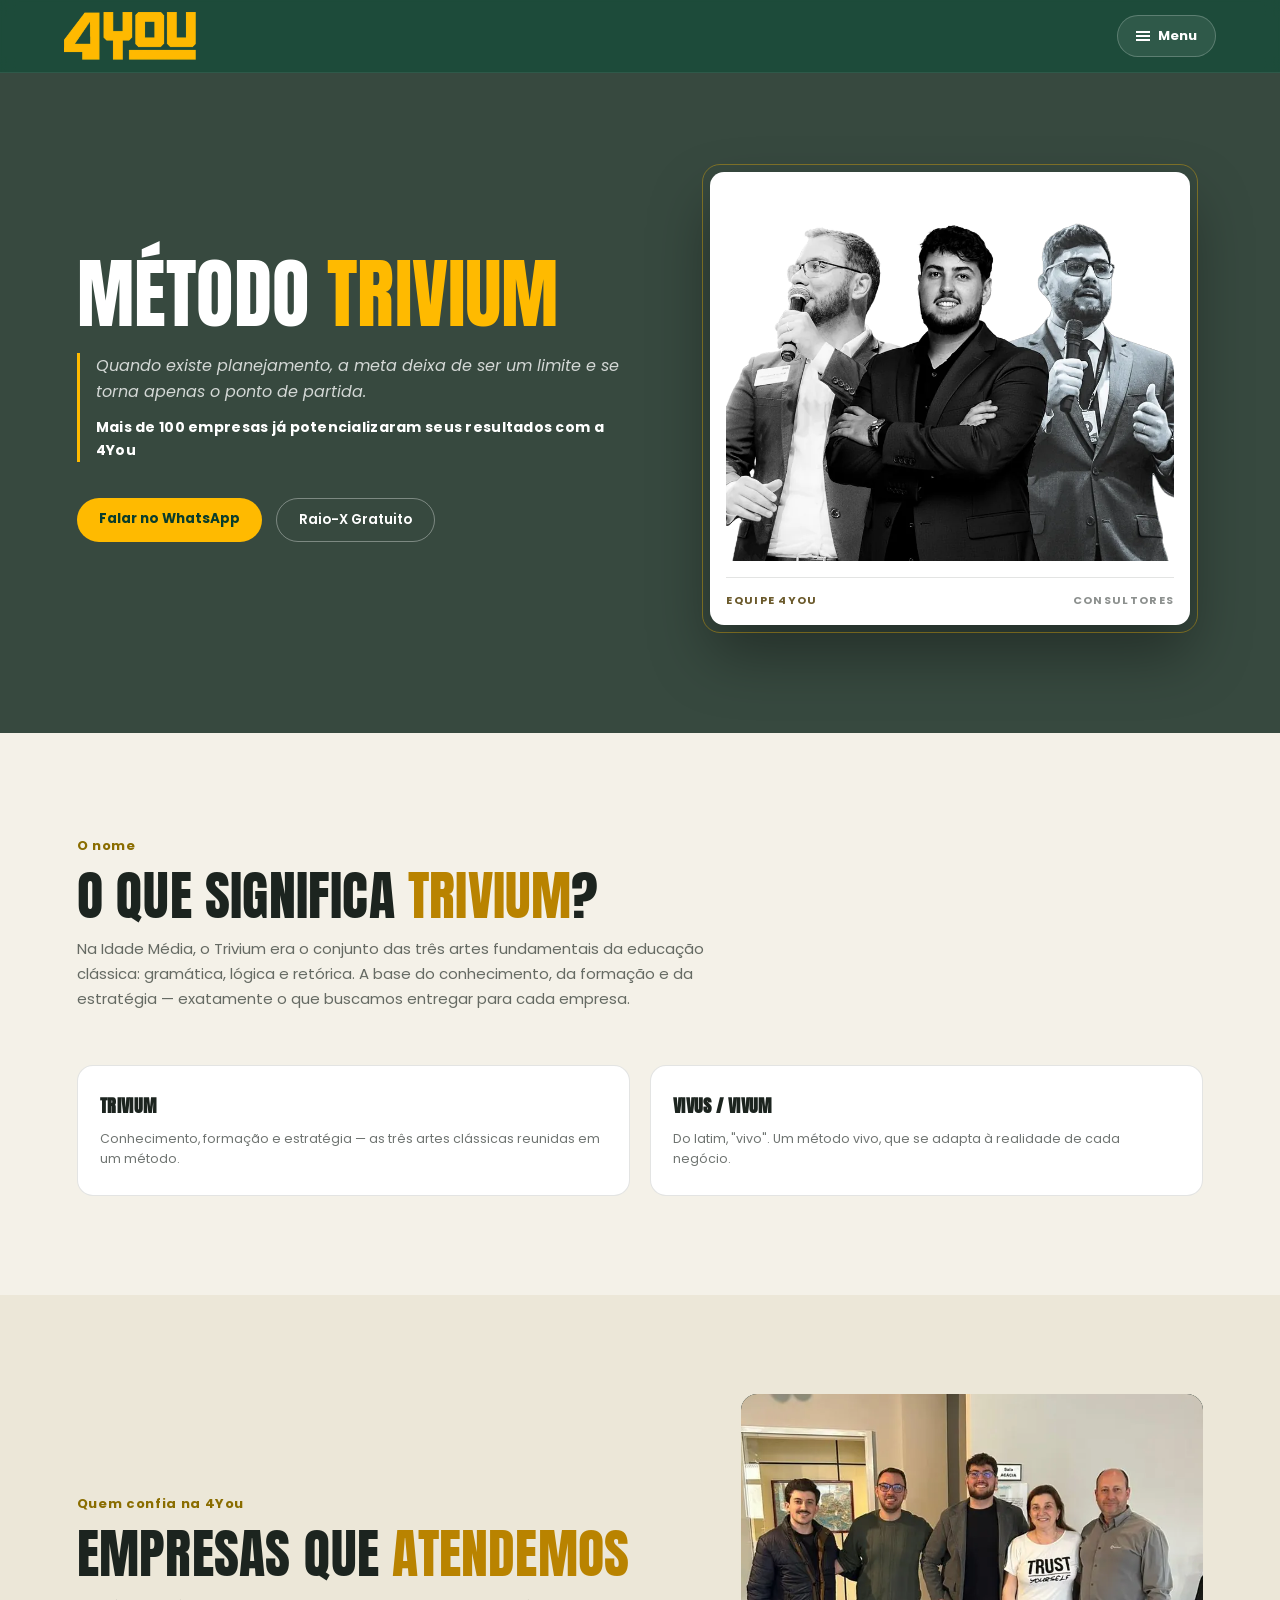
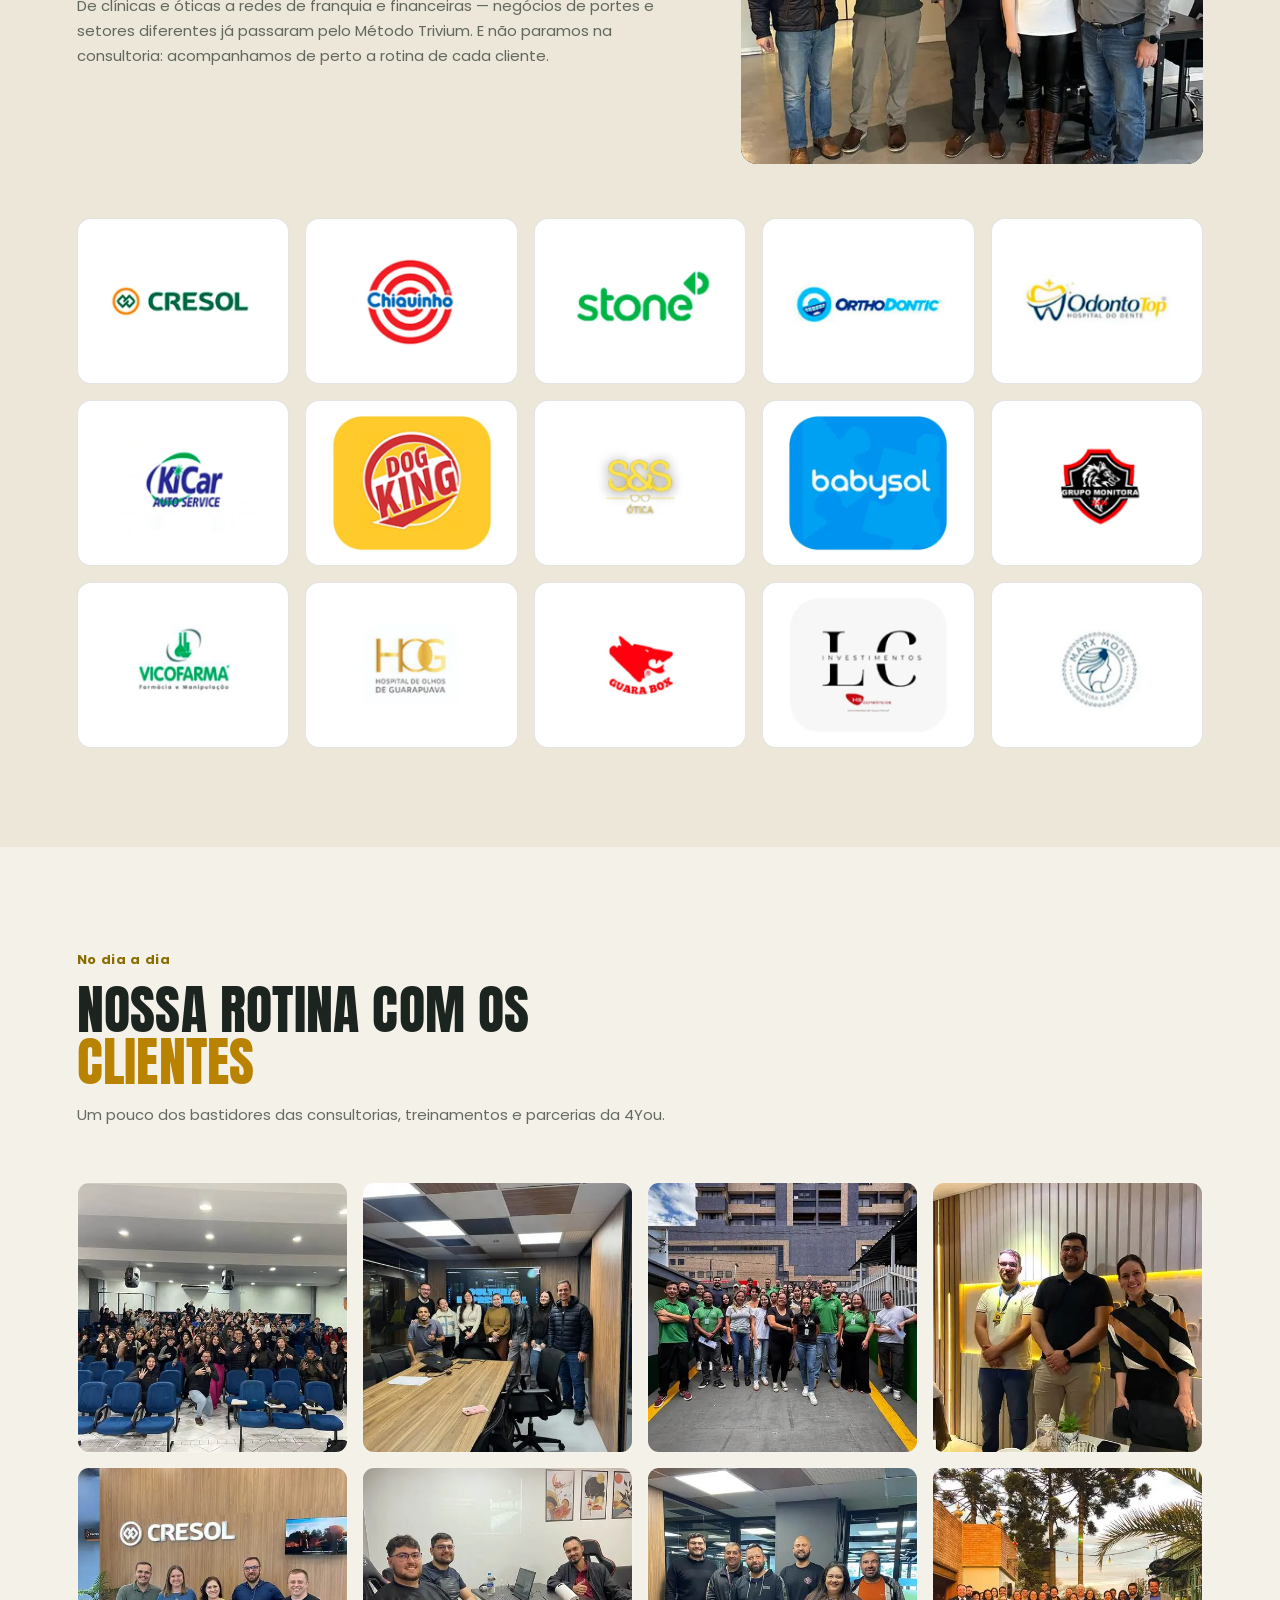
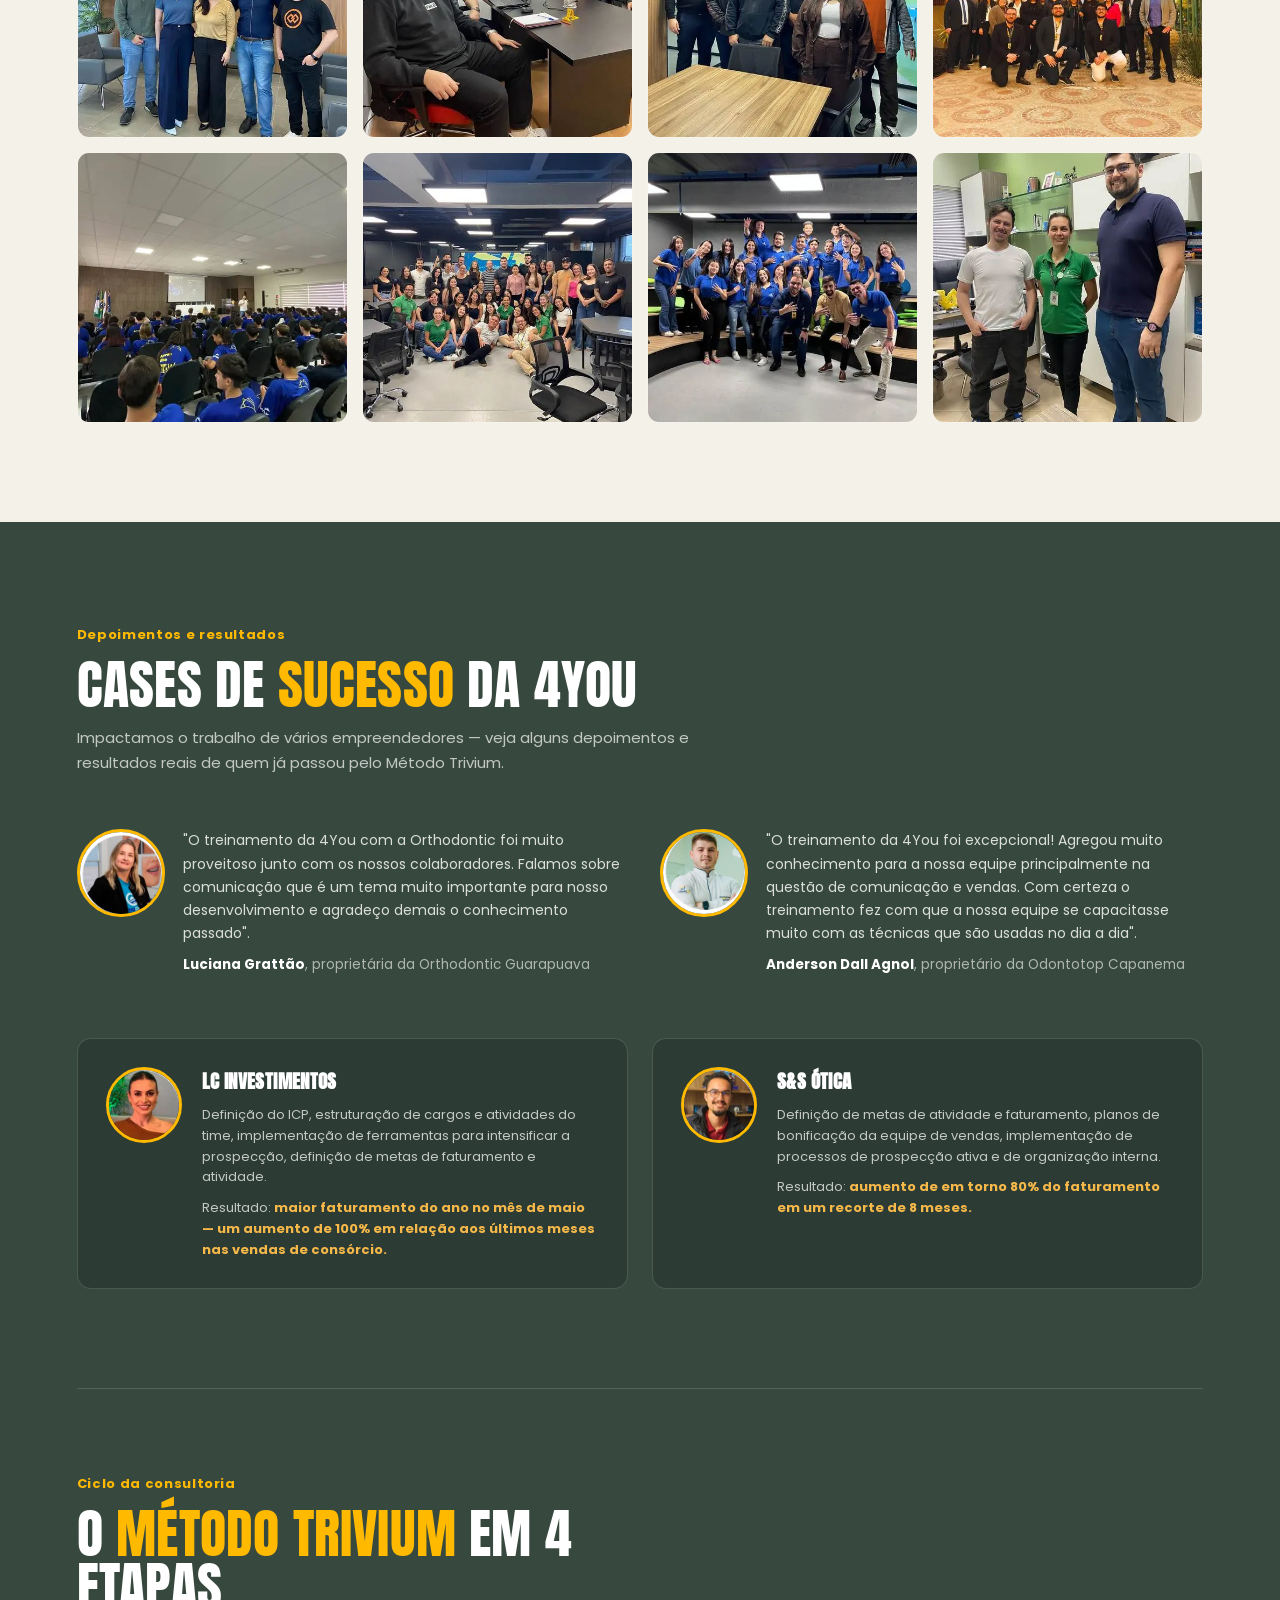
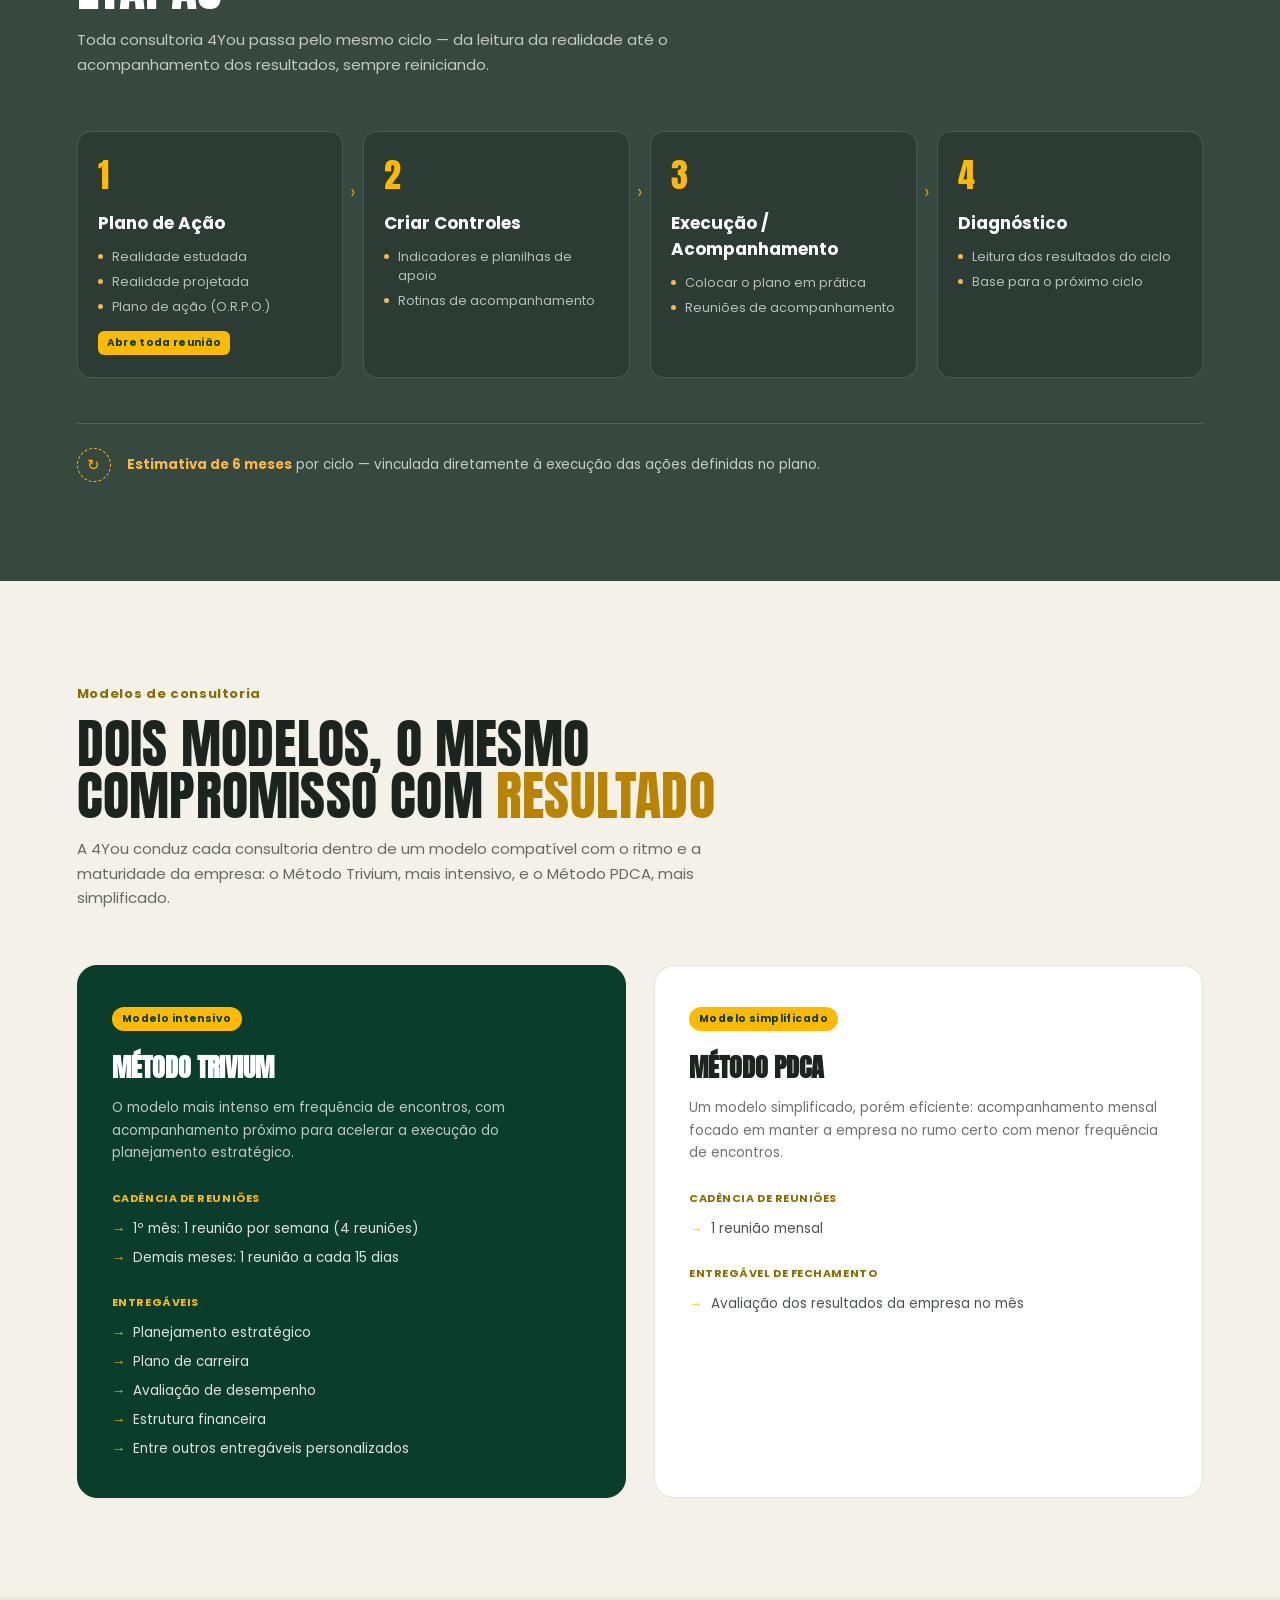
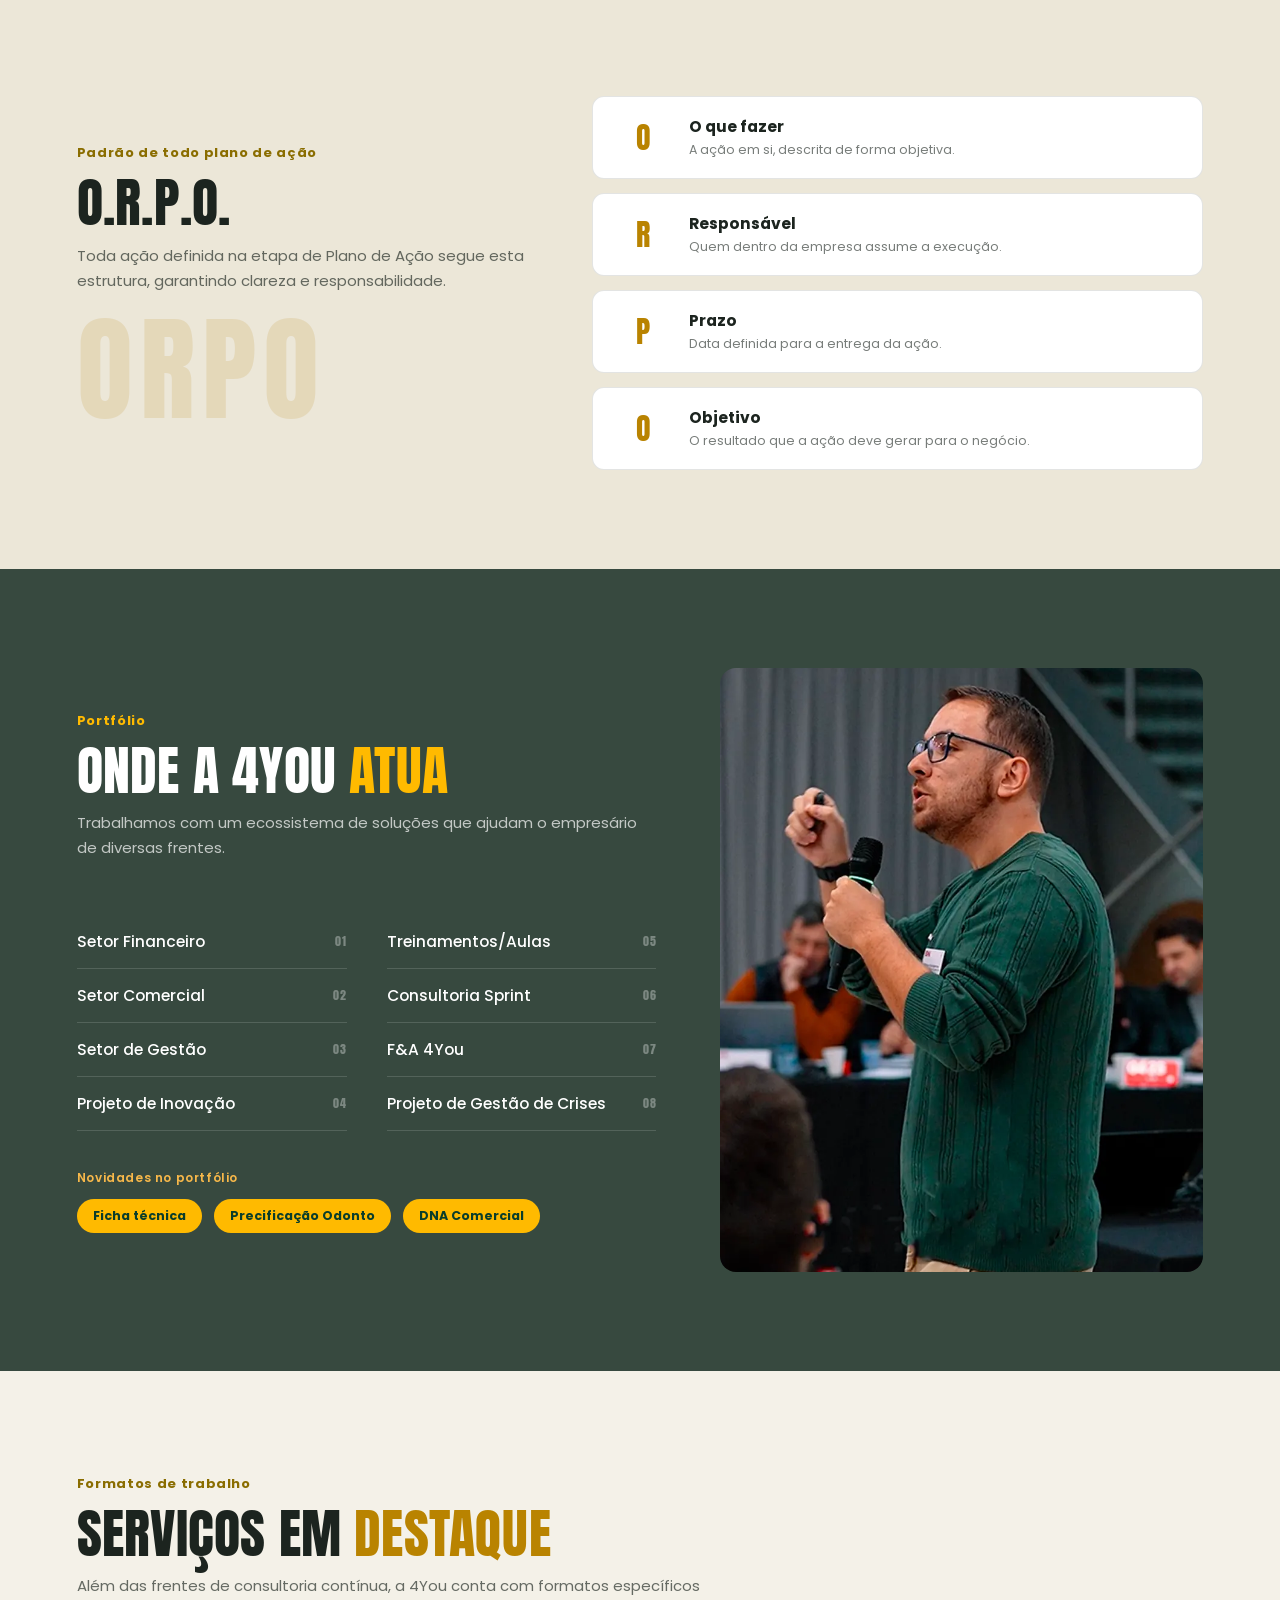
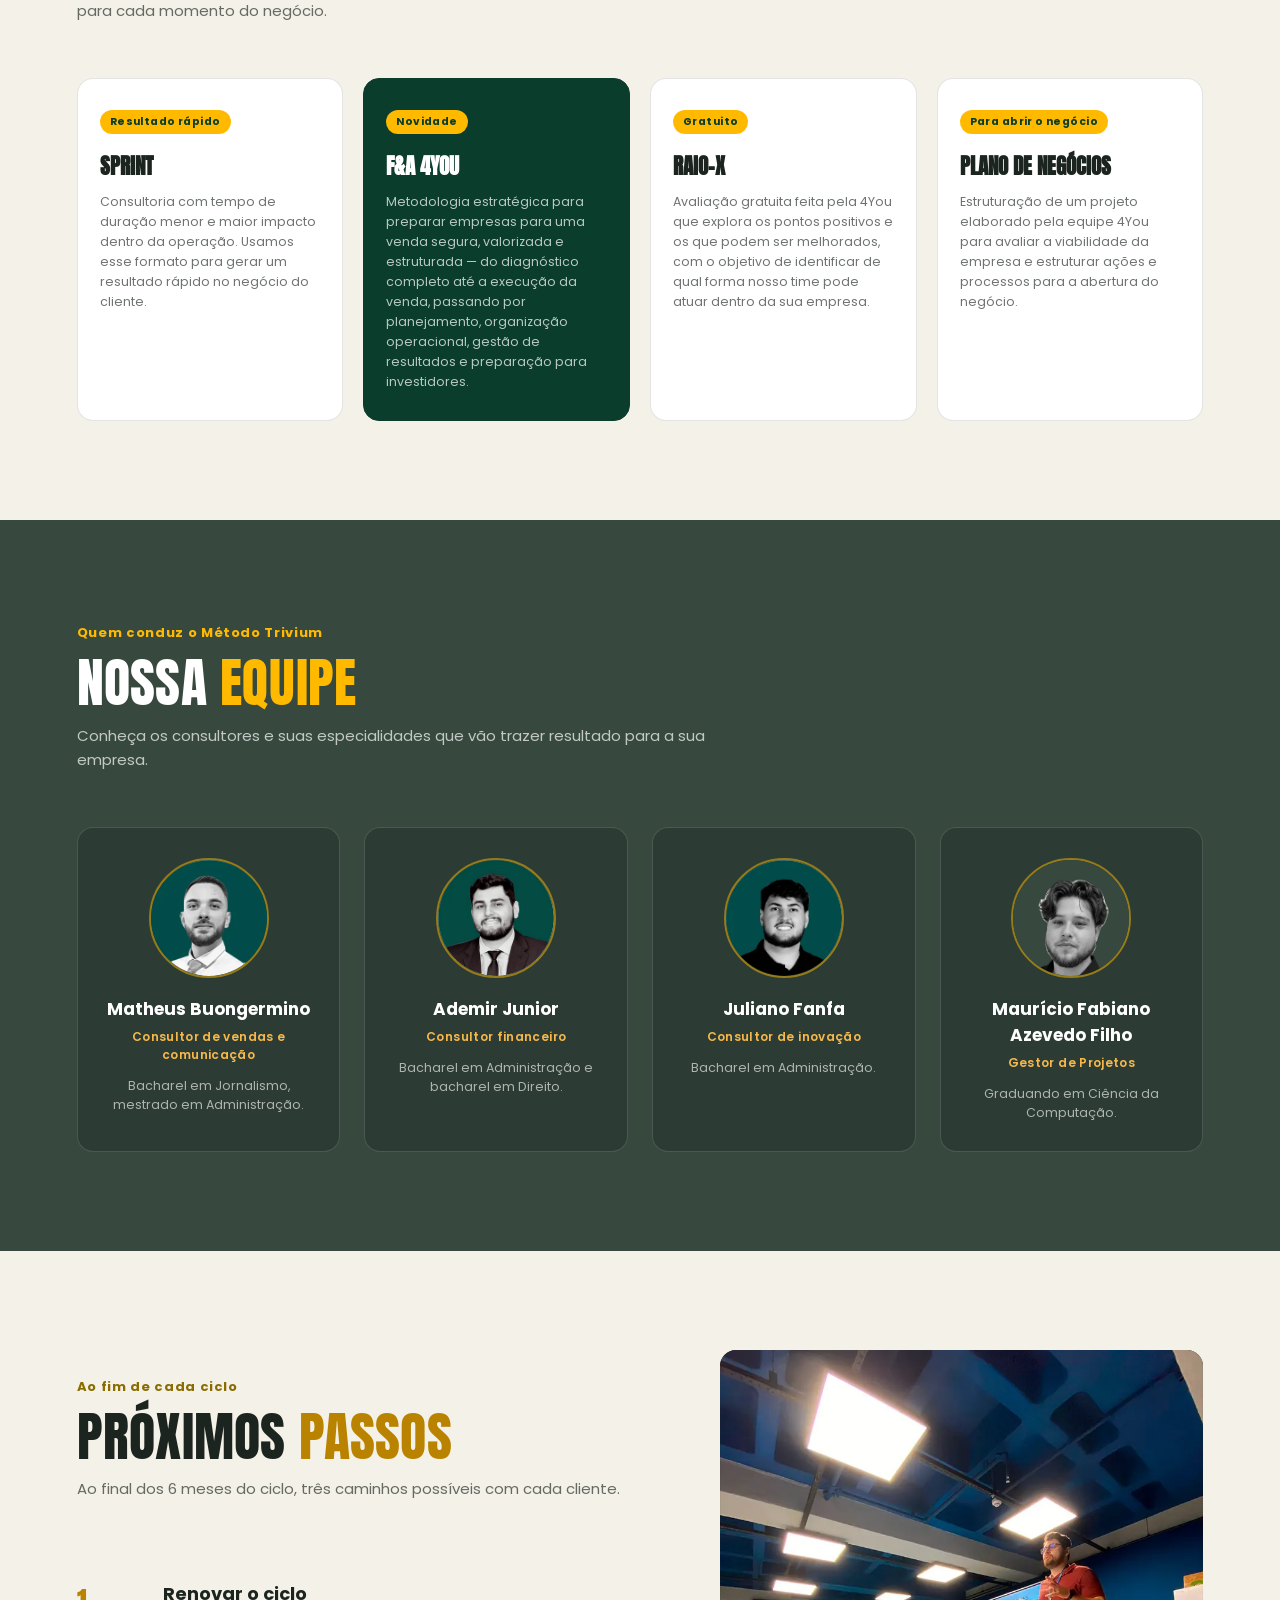
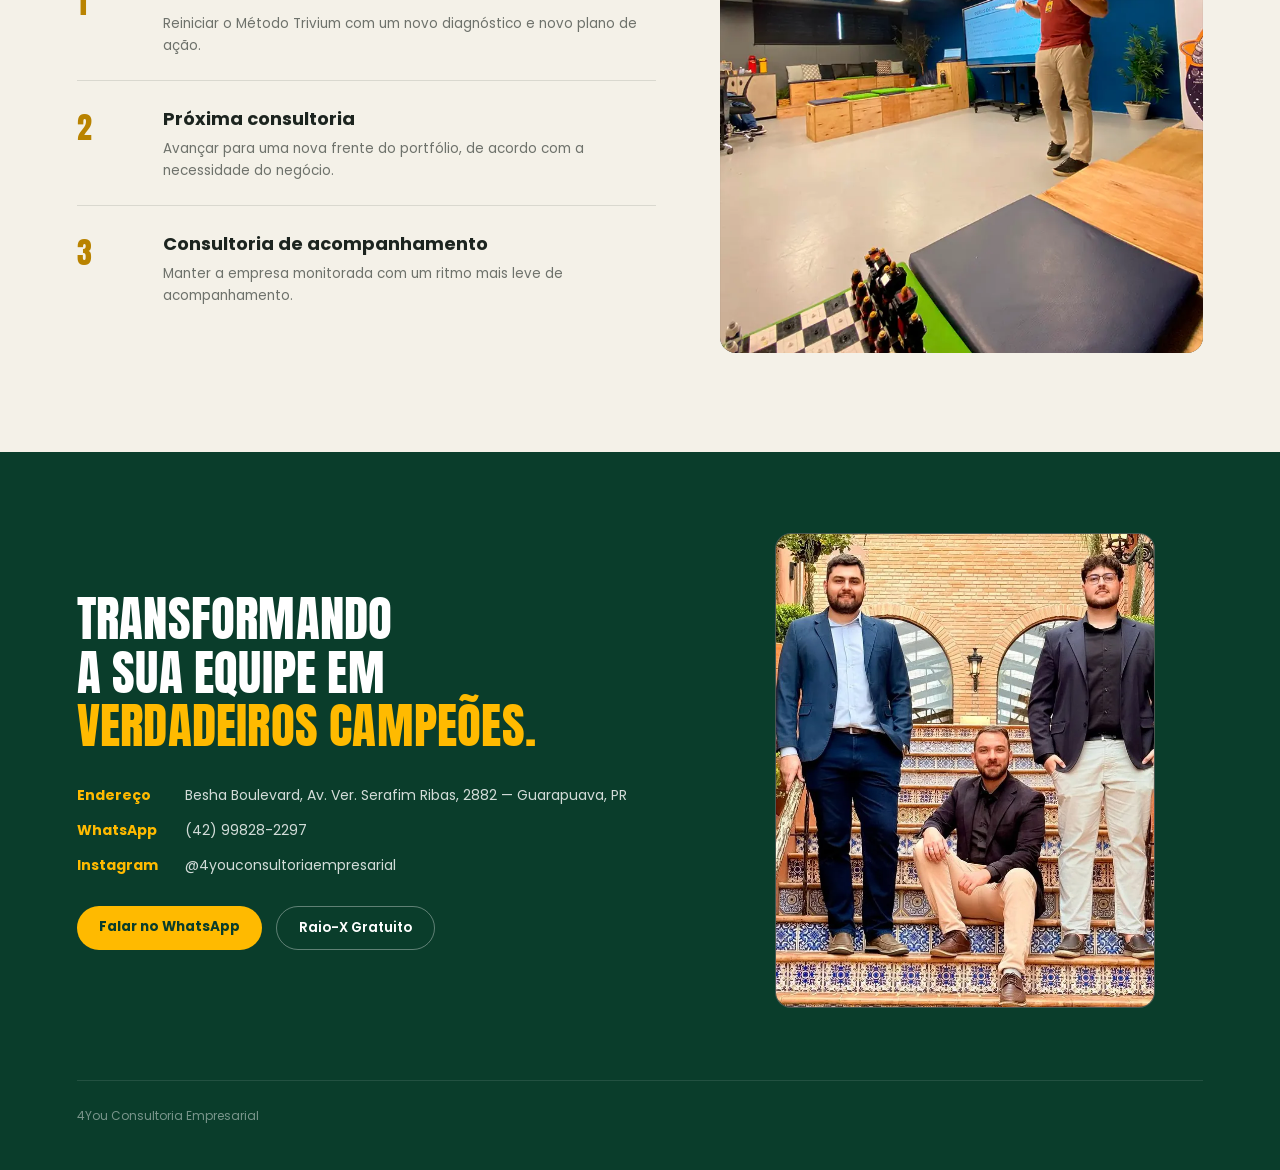
==== index.html @ cc7f0a7f "first commit" ====
<!doctype html>
<html lang="pt-BR">
  <head>
    <meta charset="UTF-8" />
    <meta name="viewport" content="width=device-width, initial-scale=1.0" />
    <title>4You Consultoria — Método Trivium</title>
    <meta
      name="description"
      content="4You Consultoria Empresarial, em Guarapuava (PR). Método Trivium: planejamento, controles, execução e diagnóstico para potencializar os resultados da sua empresa."
    />
    <meta name="theme-color" content="#0a3d2b" />
    <meta property="og:type" content="website" />
    <meta property="og:locale" content="pt_BR" />
    <meta property="og:title" content="4You Consultoria — Método Trivium" />
    <meta
      property="og:description"
      content="Mais de 100 empresas já potencializaram seus resultados com a 4You. Agende seu Raio-X gratuito."
    />
    <meta property="og:image" content="img/hero-equipe.webp" />
    <link rel="icon" href="4you-favicon/favicon.ico" sizes="any" />
    <link rel="icon" href="4you-favicon/favicon.svg" type="image/svg+xml" />
    <link rel="apple-touch-icon" href="4you-favicon/apple-touch-icon.png" />
    <link rel="manifest" href="4you-favicon/site.webmanifest" />
    <link rel="preconnect" href="https://fonts.googleapis.com" />
    <link rel="preconnect" href="https://fonts.gstatic.com" crossorigin />
    <link
      href="https://fonts.googleapis.com/css2?family=Anton&family=Poppins:wght@300;400;500;600;700;800&display=swap"
      rel="stylesheet"
    />
    <link rel="stylesheet" href="styles.css?v=2" />
  </head>
  <body>
    <header>
      <a
        class="brand"
        href="#"
        aria-label="4You Consultoria Empresarial — início"
      >
        <img
          src="img/logo-4you.webp"
          width="484"
          height="176"
          alt="4You Consultoria Empresarial"
          fetchpriority="high"
        />
      </a>
      <button
        class="nav-toggle"
        type="button"
        aria-expanded="false"
        aria-controls="site-nav"
      >
        Menu
      </button>
      <nav id="site-nav">
        <a href="#significado">O Trivium</a>
        <a href="#clientes">Clientes</a>
        <a href="#cases">Cases</a>
        <a href="#metodologias">Metodologias</a>
        <a href="#portfolio">Portfólio</a>
        <a href="#servicos">Serviços</a>
        <a href="#equipe">Equipe</a>
        <a href="#contato">Contato</a>
        <a
          class="ghost-btn"
          href="https://form.respondi.app/IJdd9hLZ"
          target="_blank"
          rel="noopener"
          >Raio-X Gratuito</a
        >
        <a
          class="cta-btn"
          href="https://wa.me/554298282297"
          target="_blank"
          rel="noopener"
          >Falar no WhatsApp</a
        >
      </nav>
    </header>

    <!-- HERO -->
    <section class="hero">
      <div class="wrap">
        <div>
          <h1 class="display">Método <span>Trivium</span></h1>
          <p class="hero-quote">
            Quando existe planejamento, a meta deixa de ser um limite e se torna
            apenas o ponto de partida.<strong
              >Mais de 100 empresas já potencializaram seus resultados com a
              4You</strong
            >
          </p>
          <div class="hero-actions">
            <a
              class="cta-btn"
              href="https://wa.me/554298282297"
              target="_blank"
              rel="noopener"
              >Falar no WhatsApp</a
            >
            <a
              class="ghost-btn"
              href="https://form.respondi.app/IJdd9hLZ"
              target="_blank"
              rel="noopener"
              >Raio-X Gratuito</a
            >
          </div>
        </div>
        <div class="hero-art">
          <div class="hero-photo-frame">
            <img
              class="hero-team-photo"
              src="img/hero-equipe.webp"
              width="960"
              height="673"
              fetchpriority="high"
              alt="Equipe 4You Consultoria Empresarial"
            />
            <div class="hero-photo-caption">
              <span>EQUIPE 4YOU</span>
              <span>CONSULTORES</span>
            </div>
          </div>
        </div>
      </div>
    </section>

    <!-- SIGNIFICADO TRIVIUM -->
    <section id="significado" class="light section-pad">
      <div class="wrap">
        <div class="section-head">
          <span class="eyebrow">O nome</span>
          <h2 class="display">
            O que significa <span class="amber-txt">Trivium</span>?
          </h2>
          <p>
            Na Idade Média, o Trivium era o conjunto das três artes fundamentais
            da educação clássica: gramática, lógica e retórica. A base do
            conhecimento, da formação e da estratégia — exatamente o que
            buscamos entregar para cada empresa.
          </p>
        </div>
        <div class="trivium-def-grid">
          <div class="trivium-def-card">
            <h4>Trivium</h4>
            <p>
              Conhecimento, formação e estratégia — as três artes clássicas
              reunidas em um método.
            </p>
          </div>
          <div class="trivium-def-card">
            <h4>Vivus / Vivum</h4>
            <p>
              Do latim, "vivo". Um método vivo, que se adapta à realidade de
              cada negócio.
            </p>
          </div>
        </div>
      </div>
    </section>

    <!-- CLIENTES -->
    <section id="clientes" class="light section-pad clients-section">
      <div class="wrap">
        <div class="clients-intro">
          <div class="section-head" style="margin-bottom: 0">
            <span class="eyebrow">Quem confia na 4You</span>
            <h2 class="display">
              Empresas que <span class="amber-txt">atendemos</span>
            </h2>
            <p>
              De clínicas e óticas a redes de franquia e financeiras — negócios
              de portes e setores diferentes já passaram pelo Método Trivium. E
              não paramos na consultoria: acompanhamos de perto a rotina de cada
              cliente.
            </p>
          </div>
          <figure class="photo-figure clients-photo">
            <img
              loading="lazy"
              decoding="async"
              src="img/clientes-visita.webp"
              width="750"
              height="1000"
              alt="Equipe 4You em visita a cliente parceiro"
            />
          </figure>
        </div>
        <div class="clients-grid">
          <div class="client-card">
            <img
              loading="lazy"
              decoding="async"
              src="img/cliente-cresol.webp"
              width="333"
              height="283"
              alt="Cresol"
            />
          </div>
          <div class="client-card">
            <img
              loading="lazy"
              decoding="async"
              src="img/cliente-chiquinho.webp"
              width="334"
              height="283"
              alt="Chiquinho"
            />
          </div>
          <div class="client-card">
            <img
              loading="lazy"
              decoding="async"
              src="img/cliente-stone.webp"
              width="333"
              height="283"
              alt="Stone"
            />
          </div>
          <div class="client-card">
            <img
              loading="lazy"
              decoding="async"
              src="img/cliente-orthodontic.webp"
              width="333"
              height="283"
              alt="OrthoDontic"
            />
          </div>
          <div class="client-card">
            <img
              loading="lazy"
              decoding="async"
              src="img/cliente-odontotop.webp"
              width="334"
              height="283"
              alt="OdontoTop"
            />
          </div>
          <div class="client-card">
            <img
              loading="lazy"
              decoding="async"
              src="img/cliente-kicar.webp"
              width="333"
              height="283"
              alt="KiCar Auto Service"
            />
          </div>
          <div class="client-card">
            <img
              loading="lazy"
              decoding="async"
              src="img/cliente-dogking.webp"
              width="333"
              height="283"
              alt="Dog King"
            />
          </div>
          <div class="client-card">
            <img
              loading="lazy"
              decoding="async"
              src="img/cliente-ss-otica.webp"
              width="333"
              height="283"
              alt="S&amp;S Ótica"
            />
          </div>
          <div class="client-card">
            <img
              loading="lazy"
              decoding="async"
              src="img/cliente-babysol.webp"
              width="333"
              height="283"
              alt="Babysol"
            />
          </div>
          <div class="client-card">
            <img
              loading="lazy"
              decoding="async"
              src="img/cliente-grupo-monitora.webp"
              width="334"
              height="283"
              alt="Grupo Monitora"
            />
          </div>
          <div class="client-card">
            <img
              loading="lazy"
              decoding="async"
              src="img/cliente-vicofarma.webp"
              width="333"
              height="284"
              alt="Vicofarma"
            />
          </div>
          <div class="client-card">
            <img
              loading="lazy"
              decoding="async"
              src="img/cliente-hospital-olhos.webp"
              width="334"
              height="284"
              alt="Hospital de Olhos de Guarapuava"
            />
          </div>
          <div class="client-card">
            <img
              loading="lazy"
              decoding="async"
              src="img/cliente-guarabox.webp"
              width="333"
              height="284"
              alt="Guara Box"
            />
          </div>
          <div class="client-card">
            <img
              loading="lazy"
              decoding="async"
              src="img/cliente-lc-investimentos.webp"
              width="333"
              height="284"
              alt="LC Investimentos"
            />
          </div>
          <div class="client-card">
            <img
              loading="lazy"
              decoding="async"
              src="img/cliente-marx-modas.webp"
              width="334"
              height="283"
              alt="Marx Modas"
            />
          </div>
        </div>
      </div>
    </section>

    <section id="galeria" class="light section-pad">
      <div class="wrap">
        <div class="section-head">
          <span class="eyebrow">No dia a dia</span>
          <h2 class="display">
            Nossa rotina com os <span class="amber-txt">clientes</span>
          </h2>
          <p>
            Um pouco dos bastidores das consultorias, treinamentos e parcerias
            da 4You.
          </p>
        </div>
        <div class="gallery-grid">
          <div class="gallery-item">
            <img
              src="img/galeria-01.webp"
              width="500"
              height="500"
              alt="Palestra para jovens do Colégio Cristo Rei"
              loading="lazy"
            />
          </div>
          <div class="gallery-item">
            <img
              src="img/galeria-02.webp"
              width="500"
              height="500"
              alt="Capacitação Cultura Empresarial"
              loading="lazy"
            />
          </div>
          <div class="gallery-item">
            <img
              src="img/galeria-03.webp"
              width="500"
              height="500"
              alt="Reunião com a equipe da Vicofarma"
              loading="lazy"
            />
          </div>
          <div class="gallery-item">
            <img
              src="img/galeria-04.webp"
              width="500"
              height="500"
              alt="Entrega de diagnóstico e plano de ação para cliente"
              loading="lazy"
            />
          </div>
          <div class="gallery-item">
            <img
              src="img/galeria-05.webp"
              width="500"
              height="500"
              alt="Projeto com a equipe da Cresol"
              loading="lazy"
            />
          </div>
          <div class="gallery-item">
            <img
              src="img/galeria-06.webp"
              width="500"
              height="500"
              alt="Relatório Executivo de Análise Financeira"
              loading="lazy"
            />
          </div>
          <div class="gallery-item">
            <img
              src="img/galeria-07.webp"
              width="500"
              height="500"
              alt="Reunião de planejamento estratégico"
              loading="lazy"
            />
          </div>
          <div class="gallery-item">
            <img
              src="img/galeria-08.webp"
              width="500"
              height="500"
              alt="Evento de inauguração da nova sala"
              loading="lazy"
            />
          </div>
          <div class="gallery-item">
            <img
              src="img/galeria-09.webp"
              width="500"
              height="500"
              alt="Palestra sobre empreendedorismo para jovens"
              loading="lazy"
            />
          </div>
          <div class="gallery-item">
            <img
              src="img/galeria-10.webp"
              width="500"
              height="500"
              alt="Capacitação sobre cultura empresarial e ritos"
              loading="lazy"
            />
          </div>
          <div class="gallery-item">
            <img
              src="img/galeria-11.webp"
              width="500"
              height="500"
              alt="Palestra sobre comunicação"
              loading="lazy"
            />
          </div>
          <div class="gallery-item">
            <img
              src="img/galeria-12.webp"
              width="500"
              height="500"
              alt="Treinamento sobre liderança e cultura empresarial"
              loading="lazy"
            />
          </div>
        </div>
      </div>
    </section>

    <!-- CASES DE SUCESSO -->
    <section id="cases" class="dark section-pad">
      <div class="wrap">
        <div class="section-head">
          <span class="eyebrow">Depoimentos e resultados</span>
          <h2 class="display">
            Cases de <span class="amber-txt">sucesso</span> da 4You
          </h2>
          <p>
            Impactamos o trabalho de vários empreendedores — veja alguns
            depoimentos e resultados reais de quem já passou pelo Método
            Trivium.
          </p>
        </div>

        <div class="testimonials-grid">
          <div class="testimonial-card">
            <img
              loading="lazy"
              decoding="async"
              class="testimonial-photo"
              src="img/depoimento-luciana.webp"
              width="200"
              height="200"
              alt="Luciana Grattão"
            />
            <div>
              <p class="testimonial-quote">
                "O treinamento da 4You com a Orthodontic foi muito proveitoso
                junto com os nossos colaboradores. Falamos sobre comunicação que
                é um tema muito importante para nosso desenvolvimento e agradeço
                demais o conhecimento passado".
              </p>
              <p class="testimonial-author">
                <strong>Luciana Grattão</strong>, proprietária da Orthodontic
                Guarapuava
              </p>
            </div>
          </div>
          <div class="testimonial-card">
            <img
              loading="lazy"
              decoding="async"
              class="testimonial-photo"
              src="img/depoimento-anderson.webp"
              width="200"
              height="200"
              alt="Anderson Dall Agnol"
            />
            <div>
              <p class="testimonial-quote">
                "O treinamento da 4You foi excepcional! Agregou muito
                conhecimento para a nossa equipe principalmente na questão de
                comunicação e vendas. Com certeza o treinamento fez com que a
                nossa equipe se capacitasse muito com as técnicas que são usadas
                no dia a dia".
              </p>
              <p class="testimonial-author">
                <strong>Anderson Dall Agnol</strong>, proprietário da Odontotop
                Capanema
              </p>
            </div>
          </div>
        </div>

        <div class="case-grid">
          <div class="case-card">
            <img
              loading="lazy"
              decoding="async"
              class="case-photo"
              src="img/case-lc.webp"
              width="180"
              height="180"
              alt="Case LC Investimentos"
            />
            <div>
              <h3>LC Investimentos</h3>
              <p>
                Definição do ICP, estruturação de cargos e atividades do time,
                implementação de ferramentas para intensificar a prospecção,
                definição de metas de faturamento e atividade.
              </p>
              <p class="case-result">
                Resultado:
                <strong
                  >maior faturamento do ano no mês de maio — um aumento de 100%
                  em relação aos últimos meses nas vendas de consórcio.</strong
                >
              </p>
            </div>
          </div>
          <div class="case-card">
            <img
              loading="lazy"
              decoding="async"
              class="case-photo"
              src="img/case-ss.webp"
              width="180"
              height="180"
              alt="Case S&amp;S Ótica"
            />
            <div>
              <h3>S&amp;S Ótica</h3>
              <p>
                Definição de metas de atividade e faturamento, planos de
                bonificação da equipe de vendas, implementação de processos de
                prospecção ativa e de organização interna.
              </p>
              <p class="case-result">
                Resultado:
                <strong
                  >aumento de em torno 80% do faturamento em um recorte de 8
                  meses.</strong
                >
              </p>
            </div>
          </div>
        </div>
      </div>
    </section>

    <!-- CICLO -->
    <section id="ciclo" class="dark section-pad">
      <div class="wrap">
        <div class="section-head">
          <span class="eyebrow">Ciclo da consultoria</span>
          <h2 class="display">
            O <span class="amber-txt">Método Trivium</span> em 4 etapas
          </h2>
          <p>
            Toda consultoria 4You passa pelo mesmo ciclo — da leitura da
            realidade até o acompanhamento dos resultados, sempre reiniciando.
          </p>
        </div>

        <div class="cycle-row">
          <div class="cycle-card">
            <span class="num">1</span>
            <h3>Plano de Ação</h3>
            <ul>
              <li>Realidade estudada</li>
              <li>Realidade projetada</li>
              <li>Plano de ação (O.R.P.O.)</li>
            </ul>
            <span class="tag">Abre toda reunião</span>
            <span class="cycle-arrow">›</span>
          </div>
          <div class="cycle-card">
            <span class="num">2</span>
            <h3>Criar Controles</h3>
            <ul>
              <li>Indicadores e planilhas de apoio</li>
              <li>Rotinas de acompanhamento</li>
            </ul>
            <span class="cycle-arrow">›</span>
          </div>
          <div class="cycle-card">
            <span class="num">3</span>
            <h3>Execução / Acompanhamento</h3>
            <ul>
              <li>Colocar o plano em prática</li>
              <li>Reuniões de acompanhamento</li>
            </ul>
            <span class="cycle-arrow">›</span>
          </div>
          <div class="cycle-card">
            <span class="num">4</span>
            <h3>Diagnóstico</h3>
            <ul>
              <li>Leitura dos resultados do ciclo</li>
              <li>Base para o próximo ciclo</li>
            </ul>
          </div>
        </div>

        <div class="cycle-note">
          <div class="loop">↻</div>
          <p>
            <strong>Estimativa de 6 meses</strong> por ciclo — vinculada
            diretamente à execução das ações definidas no plano.
          </p>
        </div>
      </div>
    </section>

    <!-- METODOLOGIAS DE CONSULTORIA -->
    <section id="metodologias" class="light section-pad">
      <div class="wrap">
        <div class="section-head">
          <span class="eyebrow">Modelos de consultoria</span>
          <h2 class="display">
            Dois modelos, o mesmo compromisso com
            <span class="amber-txt">resultado</span>
          </h2>
          <p>
            A 4You conduz cada consultoria dentro de um modelo compatível com o
            ritmo e a maturidade da empresa: o Método Trivium, mais intensivo, e
            o Método PDCA, mais simplificado.
          </p>
        </div>
        <div class="method-grid">
          <div class="method-card highlight">
            <span class="method-tag">Modelo intensivo</span>
            <h3>Método Trivium</h3>
            <p class="method-desc">
              O modelo mais intenso em frequência de encontros, com
              acompanhamento próximo para acelerar a execução do planejamento
              estratégico.
            </p>
            <div class="method-block">
              <h4>Cadência de reuniões</h4>
              <ul class="method-list">
                <li>1º mês: 1 reunião por semana (4 reuniões)</li>
                <li>Demais meses: 1 reunião a cada 15 dias</li>
              </ul>
            </div>
            <div class="method-block">
              <h4>Entregáveis</h4>
              <ul class="method-list">
                <li>Planejamento estratégico</li>
                <li>Plano de carreira</li>
                <li>Avaliação de desempenho</li>
                <li>Estrutura financeira</li>
                <li>Entre outros entregáveis personalizados</li>
              </ul>
            </div>
          </div>
          <div class="method-card">
            <span class="method-tag">Modelo simplificado</span>
            <h3>Método PDCA</h3>
            <p class="method-desc">
              Um modelo simplificado, porém eficiente: acompanhamento mensal
              focado em manter a empresa no rumo certo com menor frequência de
              encontros.
            </p>
            <div class="method-block">
              <h4>Cadência de reuniões</h4>
              <ul class="method-list">
                <li>1 reunião mensal</li>
              </ul>
            </div>
            <div class="method-block">
              <h4>Entregável de fechamento</h4>
              <ul class="method-list">
                <li>Avaliação dos resultados da empresa no mês</li>
              </ul>
            </div>
          </div>
        </div>
      </div>
    </section>

    <!-- ORPO -->
    <section id="orpo" class="light section-pad">
      <div class="wrap">
        <div class="orpo-wrap">
          <div class="section-head orpo-head">
            <span class="eyebrow">Padrão de todo plano de ação</span>
            <h2 class="display">O.R.P.O.</h2>
            <p>
              Toda ação definida na etapa de Plano de Ação segue esta estrutura,
              garantindo clareza e responsabilidade.
            </p>
            <div class="orpo-letters" aria-hidden="true">ORPO</div>
          </div>
          <div class="orpo-grid">
            <div class="orpo-item">
              <span class="letter">O</span>
              <div>
                <h4>O que fazer</h4>
                <p>A ação em si, descrita de forma objetiva.</p>
              </div>
            </div>
            <div class="orpo-item">
              <span class="letter">R</span>
              <div>
                <h4>Responsável</h4>
                <p>Quem dentro da empresa assume a execução.</p>
              </div>
            </div>
            <div class="orpo-item">
              <span class="letter">P</span>
              <div>
                <h4>Prazo</h4>
                <p>Data definida para a entrega da ação.</p>
              </div>
            </div>
            <div class="orpo-item">
              <span class="letter">O</span>
              <div>
                <h4>Objetivo</h4>
                <p>O resultado que a ação deve gerar para o negócio.</p>
              </div>
            </div>
          </div>
        </div>
      </div>
    </section>

    <!-- PORTFOLIO -->
    <section id="portfolio" class="dark section-pad">
      <div class="wrap">
        <div class="portfolio-layout">
          <div class="portfolio-text">
            <div class="section-head">
              <span class="eyebrow">Portfólio</span>
              <h2 class="display">
                Onde a 4You <span class="amber-txt">atua</span>
              </h2>
              <p>
                Trabalhamos com um ecossistema de soluções que ajudam o
                empresário de diversas frentes.
              </p>
            </div>
            <div class="portfolio-cols">
              <ul class="port-list">
                <li>
                  <span>Setor Financeiro</span><span class="idx">01</span>
                </li>
                <li><span>Setor Comercial</span><span class="idx">02</span></li>
                <li><span>Setor de Gestão</span><span class="idx">03</span></li>
                <li>
                  <span>Projeto de Inovação</span><span class="idx">04</span>
                </li>
              </ul>
              <ul class="port-list">
                <li>
                  <span>Treinamentos/Aulas</span><span class="idx">05</span>
                </li>
                <li>
                  <span>Consultoria Sprint</span><span class="idx">06</span>
                </li>
                <li><span>F&amp;A 4You</span><span class="idx">07</span></li>
                <li>
                  <span>Projeto de Gestão de Crises</span
                  ><span class="idx">08</span>
                </li>
              </ul>
            </div>
            <div class="port-new-wrap">
              <span class="port-new-label">Novidades no portfólio</span>
              <div class="port-new">
                <span>Ficha técnica</span>
                <span>Precificação Odonto</span>
                <span>DNA Comercial</span>
              </div>
            </div>
          </div>
          <figure class="photo-figure portfolio-photo">
            <img
              loading="lazy"
              decoding="async"
              src="img/portfolio.webp"
              width="800"
              height="1076"
              alt="Consultor 4You apresentando durante evento"
            />
          </figure>
        </div>
      </div>
    </section>

    <!-- SERVICOS EM DESTAQUE -->
    <section id="servicos" class="light section-pad">
      <div class="wrap">
        <div class="section-head">
          <span class="eyebrow">Formatos de trabalho</span>
          <h2 class="display">
            Serviços em <span class="amber-txt">destaque</span>
          </h2>
          <p>
            Além das frentes de consultoria contínua, a 4You conta com formatos
            específicos para cada momento do negócio.
          </p>
        </div>
        <div class="services-grid">
          <div class="service-card">
            <span class="service-tag">Resultado rápido</span>
            <h3>Sprint</h3>
            <p>
              Consultoria com tempo de duração menor e maior impacto dentro da
              operação. Usamos esse formato para gerar um resultado rápido no
              negócio do cliente.
            </p>
          </div>
          <div class="service-card highlight">
            <span class="service-tag">Novidade</span>
            <h3>F&amp;A 4You</h3>
            <p>
              Metodologia estratégica para preparar empresas para uma venda
              segura, valorizada e estruturada — do diagnóstico completo até a
              execução da venda, passando por planejamento, organização
              operacional, gestão de resultados e preparação para investidores.
            </p>
          </div>
          <div class="service-card">
            <span class="service-tag">Gratuito</span>
            <h3>Raio-X</h3>
            <p>
              Avaliação gratuita feita pela 4You que explora os pontos positivos
              e os que podem ser melhorados, com o objetivo de identificar de
              qual forma nosso time pode atuar dentro da sua empresa.
            </p>
          </div>
          <div class="service-card">
            <span class="service-tag">Para abrir o negócio</span>
            <h3>Plano de Negócios</h3>
            <p>
              Estruturação de um projeto elaborado pela equipe 4You para avaliar
              a viabilidade da empresa e estruturar ações e processos para a
              abertura do negócio.
            </p>
          </div>
        </div>
      </div>
    </section>

    <!-- EQUIPE -->
    <section id="equipe" class="dark section-pad">
      <div class="wrap">
        <div class="section-head">
          <span class="eyebrow">Quem conduz o Método Trivium</span>
          <h2 class="display">Nossa <span class="amber-txt">equipe</span></h2>
          <p>
            Conheça os consultores e suas especialidades que vão trazer
            resultado para a sua empresa.
          </p>
        </div>
        <div class="team-grid">
          <div class="team-card">
            <img
              loading="lazy"
              decoding="async"
              class="team-photo"
              src="img/equipe-matheus.webp"
              width="260"
              height="260"
              alt="Matheus Buongermino"
            />
            <h4>Matheus Buongermino</h4>
            <span class="team-role">Consultor de vendas e comunicação</span>
            <p>Bacharel em Jornalismo, mestrado em Administração.</p>
          </div>
          <div class="team-card">
            <img
              loading="lazy"
              decoding="async"
              class="team-photo"
              src="img/equipe-ademir.webp"
              width="260"
              height="260"
              alt="Ademir Junior"
            />
            <h4>Ademir Junior</h4>
            <span class="team-role">Consultor financeiro</span>
            <p>Bacharel em Administração e bacharel em Direito.</p>
          </div>
          <div class="team-card">
            <img
              loading="lazy"
              decoding="async"
              class="team-photo"
              src="img/equipe-juliano.webp"
              width="260"
              height="260"
              alt="Juliano Fanfa"
            />
            <h4>Juliano Fanfa</h4>
            <span class="team-role">Consultor de inovação</span>
            <p>Bacharel em Administração.</p>
          </div>
          <div class="team-card">
            <img
              loading="lazy"
              decoding="async"
              class="team-photo"
              src="img/equipe-mauricio.webp"
              width="260"
              height="260"
              alt="Maurício Fabiano Azevedo Filho"
            />
            <h4>Maurício Fabiano Azevedo Filho</h4>
            <span class="team-role">Gestor de Projetos</span>
            <p>Graduando em Ciência da Computação.</p>
          </div>
        </div>
      </div>
    </section>

    <!-- PROXIMOS PASSOS -->
    <section id="passos" class="light section-pad">
      <div class="wrap">
        <div class="passos-layout">
          <div class="passos-text">
            <div class="section-head">
              <span class="eyebrow">Ao fim de cada ciclo</span>
              <h2 class="display">
                Próximos <span class="amber-txt">passos</span>
              </h2>
              <p>
                Ao final dos 6 meses do ciclo, três caminhos possíveis com cada
                cliente.
              </p>
            </div>
            <div class="steps-list">
              <div class="step-row">
                <span class="n">1</span>
                <div>
                  <h4>Renovar o ciclo</h4>
                  <p>
                    Reiniciar o Método Trivium com um novo diagnóstico e novo
                    plano de ação.
                  </p>
                </div>
              </div>
              <div class="step-row">
                <span class="n">2</span>
                <div>
                  <h4>Próxima consultoria</h4>
                  <p>
                    Avançar para uma nova frente do portfólio, de acordo com a
                    necessidade do negócio.
                  </p>
                </div>
              </div>
              <div class="step-row">
                <span class="n">3</span>
                <div>
                  <h4>Consultoria de acompanhamento</h4>
                  <p>
                    Manter a empresa monitorada com um ritmo mais leve de
                    acompanhamento.
                  </p>
                </div>
              </div>
            </div>
          </div>
          <figure class="photo-figure passos-photo">
            <img
              loading="lazy"
              decoding="async"
              src="img/passos.webp"
              width="800"
              height="1056"
              alt="Consultor 4You conduzindo reunião de acompanhamento"
            />
          </figure>
        </div>
      </div>
    </section>

    <!-- CONTATO / FOOTER -->
    <footer id="contato">
      <div class="wrap">
        <div class="footer-grid">
          <div>
            <h2 class="display footer-title">
              Transformando a sua equipe em
              <span class="amber">verdadeiros campeões.</span>
            </h2>
            <div class="footer-list">
              <div class="row">
                <span class="k">Endereço</span
                ><span class="v"
                  >Besha Boulevard, Av. Ver. Serafim Ribas, 2882 — Guarapuava,
                  PR</span
                >
              </div>
              <div class="row">
                <span class="k">WhatsApp</span
                ><a
                  class="v"
                  href="https://wa.me/554298282297"
                  target="_blank"
                  rel="noopener"
                  >(42) 99828-2297</a
                >
              </div>
              <div class="row">
                <span class="k">Instagram</span
                ><a
                  class="v"
                  href="https://www.instagram.com/4youconsultoriaempresarial/"
                  target="_blank"
                  rel="noopener"
                  >@4youconsultoriaempresarial</a
                >
              </div>
            </div>
            <div class="footer-cta">
              <a
                class="cta-btn"
                href="https://wa.me/554298282297"
                target="_blank"
                rel="noopener"
                >Falar no WhatsApp</a
              >
              <a
                class="ghost-btn"
                href="https://form.respondi.app/IJdd9hLZ"
                target="_blank"
                rel="noopener"
                >Raio-X Gratuito</a
              >
            </div>
          </div>
          <div class="footer-right">
            <figure class="photo-figure footer-photo-box">
              <img
                loading="lazy"
                decoding="async"
                src="img/contato-equipe.webp"
                width="750"
                height="1000"
                alt="Equipe 4You Consultoria Empresarial"
              />
            </figure>
          </div>
        </div>
        <div class="foot-bottom">
          <span>4You Consultoria Empresarial</span>
        </div>
      </div>
    </footer>

    <script src="script.js?v=2"></script>
  </body>
</html>
---- styles.css ----
:root {
  --green-deep: #0a3d2b;
  --green-bg: #37493f;
  --green-bg-2: #2c3c34;
  --amber: #ffba00;
  --amber-soft: #f7b84a;
  --cream: #f4f1e8;
  --cream-2: #ece7d8;
  --ink: #1c241f;
  --white: #ffffff;
  --line: rgba(255, 255, 255, 0.14);
  --line-dark: rgba(28, 36, 31, 0.12);
}
* {
  margin: 0;
  padding: 0;
  box-sizing: border-box;
}
html {
  scroll-behavior: smooth;
}
body {
  font-family: "Poppins", sans-serif;
  background: var(--cream);
  color: var(--ink);
}
.display {
  font-family: "Anton", sans-serif;
  font-weight: 400;
  letter-spacing: 0.2px;
  text-transform: uppercase;
  line-height: 0.98;
}
img {
  max-width: 100%;
  height: auto;
  display: block;
}
a {
  color: inherit;
}
.wrap {
  max-width: 1440px;
  margin: 0 auto;
  padding: 0 6vw;
}
section {
  position: relative;
}
section[id],
footer[id] {
  scroll-margin-top: 76px;
}

/* ---------------- header ---------------- */
header {
  position: sticky;
  top: 0;
  z-index: 80;
  display: flex;
  align-items: center;
  justify-content: space-between;
  padding: 14px 6vw;
  background: rgba(10, 61, 43, 0.92);
  backdrop-filter: blur(8px);
  border-bottom: 1px solid rgba(255, 255, 255, 0.08);
}
.brand {
  display: block;
  flex-shrink: 0;
}
.brand img {
  height: 48px;
  width: auto;
}
header nav {
  display: flex;
  align-items: center;
  gap: clamp(16px, 1.8vw, 28px);
}
.nav-toggle {
  display: none;
}
header nav a {
  font-size: 13.5px;
  font-weight: 500;
  white-space: nowrap;
  color: rgba(255, 255, 255, 0.8);
  text-decoration: none;
  transition: color 0.2s ease;
}
header nav a:hover {
  color: var(--amber);
}
header nav .ghost-btn {
  color: var(--white);
}
header nav .ghost-btn:hover {
  color: var(--amber);
}
.cta-btn {
  background: var(--amber);
  color: var(--green-deep) !important;
  font-weight: 700;
  font-size: 13.5px;
  padding: 11px 22px;
  border-radius: 999px;
  text-decoration: none;
  transition:
    transform 0.2s ease,
    box-shadow 0.2s ease;
  display: inline-block;
}
.cta-btn:hover {
  transform: translateY(-2px);
  box-shadow: 0 10px 24px rgba(255, 186, 0, 0.28);
}

/* ---------------- hero ---------------- */
.hero {
  background: var(--green-bg);
  color: var(--white);
  padding: 11vh 0 12vh;
  overflow: hidden;
}
.hero .wrap {
  display: grid;
  grid-template-columns: 1.1fr 1fr;
  align-items: center;
  gap: 5vw;
}
.hero-tag {
  display: inline-flex;
  align-items: center;
  gap: 8px;
  border: 1px solid rgba(255, 186, 0, 0.5);
  color: var(--amber);
  font-size: 13px;
  font-weight: 600;
  letter-spacing: 0.04em;
  padding: 7px 14px;
  border-radius: 999px;
  margin-bottom: 28px;
}
.hero h1 {
  font-size: clamp(42px, 6vw, 96px);
  color: var(--white);
}
.hero h1 span {
  color: var(--amber);
}
.hero-quote {
  margin-top: 22px;
  max-width: 600px;
  font-size: clamp(18px, 1.5vw, 22px);
  font-style: italic;
  line-height: 1.55;
  color: var(--amber-soft);
  border-left: 3px solid var(--amber);
  padding-left: 16px;
}
.hero-quote strong {
  display: block;
  margin-top: 10px;
  font-style: normal;
  font-size: 14px;
  font-weight: 700;
  letter-spacing: 0.02em;
  color: var(--white);
}
.hero p {
  margin-top: 22px;
  max-width: 560px;
  font-size: clamp(16px, 1.2vw, 19px);
  line-height: 1.65;
  color: rgba(255, 255, 255, 0.78);
}
.hero-actions {
  display: flex;
  gap: 14px;
  margin-top: 36px;
  flex-wrap: wrap;
}
.ghost-btn {
  border: 1px solid rgba(255, 255, 255, 0.35);
  color: var(--white);
  font-weight: 600;
  font-size: 13.5px;
  padding: 11px 22px;
  border-radius: 999px;
  text-decoration: none;
  transition: all 0.2s ease;
}
.ghost-btn:hover {
  border-color: var(--amber);
  color: var(--amber);
}
.hero-art {
  position: relative;
  display: flex;
  flex-direction: column;
  align-items: center;
  justify-content: center;
}
.hero-photo-frame {
  position: relative;
  width: 100%;
  max-width: 480px;
  background: var(--white);
  border-radius: 14px;
  padding: 16px;
  box-shadow: 0 30px 60px rgba(0, 0, 0, 0.35);
}
.hero-photo-frame::before {
  content: "";
  position: absolute;
  inset: -8px;
  border: 1px solid rgba(255, 186, 0, 0.35);
  border-radius: 18px;
  pointer-events: none;
}
.hero-team-photo {
  display: block;
  width: 100%;
  aspect-ratio: 6/5;
  object-fit: cover;
  object-position: top center;
  border-radius: 6px;
  background: var(--white);
}
.hero-photo-caption {
  display: flex;
  align-items: center;
  justify-content: space-between;
  margin-top: 16px;
  padding-top: 14px;
  border-top: 1px solid rgba(28, 36, 31, 0.12);
}
.hero-photo-caption span {
  font-size: 11px;
  font-weight: 700;
  letter-spacing: 0.12em;
  color: #6b5a2c;
}
.hero-photo-caption span:last-child {
  color: rgba(28, 36, 31, 0.5);
}

/* ---------------- section shell ---------------- */
/* alterna o tom entre seções claras seguidas */
#clientes,
#orpo {
  background: var(--cream-2);
}
/* seções escuras seguidas: sem espaço duplo, com divisória */
.dark + .dark {
  padding-top: 0;
}
.dark + .dark > .wrap::before {
  content: "";
  display: block;
  border-top: 1px solid var(--line);
  margin-bottom: 9vh;
}
.section-pad {
  padding: 11vh 0;
}
.eyebrow {
  display: inline-block;
  font-size: 13px;
  font-weight: 700;
  letter-spacing: 0.05em;
  margin-bottom: 14px;
}
.light .eyebrow {
  color: #8a6d00;
}
.dark .eyebrow {
  color: var(--amber);
}
.section-head {
  max-width: 640px;
  margin-bottom: 6vh;
}
.section-head h2 {
  font-size: clamp(32px, 4.2vw, 62px);
}
.section-head p {
  margin-top: 14px;
  font-size: clamp(15px, 1.1vw, 18px);
  line-height: 1.65;
  max-width: 640px;
}
.light .section-head p {
  color: rgba(28, 36, 31, 0.66);
}
.dark .section-head p {
  color: rgba(255, 255, 255, 0.7);
}
.amber-txt {
  color: var(--amber);
}
.light .amber-txt {
  color: #b98300;
}

.dark {
  background: var(--green-bg);
  color: var(--white);
}
.light {
  background: var(--cream);
  color: var(--ink);
}

/* ---------------- ciclo trivium ---------------- */
.cycle-row {
  display: grid;
  grid-template-columns: repeat(4, 1fr);
  gap: 20px;
}
.cycle-card {
  background: var(--green-bg-2);
  border: 1px solid var(--line);
  border-radius: 14px;
  padding: 26px 20px 22px;
  position: relative;
  transition:
    transform 0.25s ease,
    border-color 0.25s ease;
}
.cycle-card:hover {
  transform: translateY(-4px);
  border-color: rgba(255, 186, 0, 0.4);
}
.cycle-card .num {
  font-family: "Anton", sans-serif;
  font-size: 34px;
  color: var(--amber);
  line-height: 1;
}
.cycle-card h3 {
  margin-top: 14px;
  font-size: 17px;
  font-weight: 700;
  color: var(--white);
}
.cycle-card ul {
  margin-top: 12px;
  list-style: none;
  display: flex;
  flex-direction: column;
  gap: 6px;
}
.cycle-card li {
  font-size: 12.5px;
  color: rgba(255, 255, 255, 0.68);
  line-height: 1.5;
  padding-left: 14px;
  position: relative;
}
.cycle-card li::before {
  content: "";
  position: absolute;
  left: 0;
  top: 6px;
  width: 5px;
  height: 5px;
  border-radius: 50%;
  background: var(--amber-soft);
}
.cycle-card .tag {
  display: inline-block;
  margin-top: 14px;
  font-size: 10.5px;
  font-weight: 700;
  letter-spacing: 0.03em;
  color: var(--green-deep);
  background: var(--amber);
  padding: 4px 9px;
  border-radius: 6px;
}
.cycle-arrow {
  position: absolute;
  top: 44px;
  right: -14px;
  color: rgba(255, 186, 0, 0.7);
  font-size: 20px;
  z-index: 2;
}
.cycle-note {
  margin-top: 5vh;
  display: flex;
  align-items: center;
  gap: 16px;
  border-top: 1px solid var(--line);
  padding-top: 24px;
}
.cycle-note .loop {
  width: 34px;
  height: 34px;
  border-radius: 50%;
  border: 1.5px dashed var(--amber);
  display: flex;
  align-items: center;
  justify-content: center;
  font-size: 15px;
  color: var(--amber);
  flex-shrink: 0;
}
.cycle-note p {
  font-size: 13.5px;
  color: rgba(255, 255, 255, 0.72);
}
.cycle-note strong {
  color: var(--amber-soft);
}

/* ---------------- orpo ---------------- */
.orpo-wrap {
  display: grid;
  grid-template-columns: 0.85fr 1.15fr;
  gap: 5vw;
  align-items: center;
}
.orpo-head {
  margin-bottom: 0;
}
.orpo-letters {
  font-family: "Anton", sans-serif;
  font-size: clamp(64px, 9vw, 130px);
  color: rgba(185, 131, 0, 0.14);
  line-height: 1;
  letter-spacing: 0.06em;
  margin-top: 18px;
}
.orpo-grid {
  display: flex;
  flex-direction: column;
  gap: 14px;
}
.orpo-item {
  display: grid;
  grid-template-columns: 56px 1fr;
  align-items: center;
  gap: 18px;
  background: var(--white);
  border: 1px solid var(--line-dark);
  border-radius: 12px;
  padding: 18px 22px;
  transition:
    box-shadow 0.2s ease,
    transform 0.2s ease;
}
.orpo-item:hover {
  box-shadow: 0 12px 30px rgba(28, 36, 31, 0.08);
  transform: translateY(-2px);
}
.orpo-item .letter {
  font-family: "Anton", sans-serif;
  font-size: 30px;
  color: #b98300;
  text-align: center;
}
.orpo-item h4 {
  font-size: 15.5px;
  font-weight: 700;
}
.orpo-item p {
  font-size: 12.5px;
  color: rgba(28, 36, 31, 0.6);
  margin-top: 3px;
  line-height: 1.5;
}

/* ---------------- fotos contextuais dentro das seções ---------------- */
.photo-figure {
  position: relative;
  border-radius: 16px;
  overflow: hidden;
  background: var(--green-bg-2);
}
.photo-figure img {
  width: 100%;
  height: 100%;
  object-fit: cover;
  display: block;
  transition: transform 0.4s ease;
}
.photo-figure:hover img {
  transform: scale(1.04);
}
.photo-figure figcaption {
  position: absolute;
  left: 0;
  right: 0;
  bottom: 0;
  padding: 14px 16px;
  font-size: 12px;
  font-weight: 600;
  color: var(--white);
  background: linear-gradient(
    180deg,
    rgba(10, 22, 17, 0) 0%,
    rgba(10, 22, 17, 0.8) 100%
  );
  line-height: 1.4;
}

.clients-intro {
  display: grid;
  grid-template-columns: 1.3fr 1fr;
  gap: 5vw;
  align-items: center;
  margin-bottom: 6vh;
}
.clients-photo {
  aspect-ratio: 5/4;
}
.clients-photo,
.clients-photo img {
  border-radius: 16px;
}

/* ---------------- galeria de fotos ---------------- */
.gallery-grid {
  display: grid;
  grid-template-columns: repeat(4, 1fr);
  gap: 14px;
}
.gallery-item {
  aspect-ratio: 1/1;
  border-radius: 12px;
  overflow: hidden;
  border: 1px solid var(--line);
  transition:
    transform 0.25s ease,
    box-shadow 0.25s ease;
}
.gallery-item img {
  width: 100%;
  height: 100%;
  object-fit: cover;
  display: block;
}
.gallery-item:hover {
  transform: translateY(-4px) scale(1.02);
  box-shadow: 0 12px 30px rgba(0, 0, 0, 0.15);
}

/* ---------------- cases de sucesso ---------------- */
.testimonials-grid {
  display: grid;
  grid-template-columns: 1fr 1fr;
  gap: 5vw 40px;
  margin-bottom: 7vh;
}
.testimonial-card {
  display: flex;
  gap: 18px;
  align-items: flex-start;
}
.testimonial-photo {
  width: 88px;
  height: 88px;
  min-width: 88px;
  border-radius: 50%;
  object-fit: cover;
  border: 3px solid var(--amber);
}
.testimonial-quote {
  font-size: 14px;
  line-height: 1.65;
  color: rgba(255, 255, 255, 0.82);
}
.testimonial-author {
  margin-top: 10px;
  font-size: 13.5px;
  color: rgba(255, 255, 255, 0.6);
}
.testimonial-author strong {
  color: var(--white);
}

.case-grid {
  display: grid;
  grid-template-columns: 1fr 1fr;
  gap: 24px;
}
.case-card {
  background: var(--green-bg-2);
  border: 1px solid var(--line);
  border-radius: 14px;
  padding: 28px;
  display: flex;
  gap: 20px;
  align-items: flex-start;
  transition:
    transform 0.25s ease,
    border-color 0.25s ease;
}
.case-card:hover {
  transform: translateY(-4px);
  border-color: rgba(255, 186, 0, 0.4);
}
.case-photo {
  width: 76px;
  height: 76px;
  min-width: 76px;
  border-radius: 50%;
  object-fit: cover;
  border: 3px solid var(--amber);
}
.case-card h3 {
  font-family: "Anton", sans-serif;
  font-size: 19px;
  letter-spacing: 0.02em;
  text-transform: uppercase;
  color: var(--white);
}
.case-card p {
  margin-top: 10px;
  font-size: 13px;
  line-height: 1.6;
  color: rgba(255, 255, 255, 0.72);
}
.case-result {
  margin-top: 6px;
}
.case-result strong {
  color: var(--amber-soft);
}

.portfolio-layout {
  display: grid;
  grid-template-columns: 1.2fr 1fr;
  gap: 5vw;
  align-items: center;
}
.portfolio-photo {
  aspect-ratio: 4/5;
  align-self: stretch;
}

.passos-layout {
  display: grid;
  grid-template-columns: 1.2fr 1fr;
  gap: 5vw;
  align-items: center;
}
.passos-photo {
  aspect-ratio: 4/5;
  align-self: stretch;
}

/* ---------------- metodologias de consultoria ---------------- */
.method-grid {
  display: grid;
  grid-template-columns: 1fr 1fr;
  gap: 28px;
}
.method-card {
  background: var(--white);
  border: 1px solid var(--line-dark);
  border-radius: 20px;
  padding: 38px 34px;
  transition:
    transform 0.25s ease,
    box-shadow 0.25s ease;
}
.method-card:hover {
  transform: translateY(-4px);
  box-shadow: 0 16px 32px rgba(28, 36, 31, 0.1);
}
.method-card.highlight {
  background: var(--green-deep);
  border-color: var(--green-deep);
  color: var(--white);
}
.method-tag {
  display: inline-block;
  font-size: 10.5px;
  font-weight: 700;
  letter-spacing: 0.04em;
  color: var(--green-deep);
  background: var(--amber);
  padding: 4px 10px;
  border-radius: 999px;
}
.method-card h3 {
  font-family: "Anton", sans-serif;
  text-transform: uppercase;
  font-size: 26px;
  margin-top: 16px;
  color: var(--ink);
}
.method-card.highlight h3 {
  color: var(--white);
}
.method-desc {
  margin-top: 10px;
  font-size: 13.5px;
  line-height: 1.65;
  color: rgba(28, 36, 31, 0.64);
}
.method-card.highlight .method-desc {
  color: rgba(255, 255, 255, 0.72);
}
.method-block {
  margin-top: 26px;
}
.method-block h4 {
  font-size: 11px;
  font-weight: 700;
  letter-spacing: 0.05em;
  text-transform: uppercase;
  color: #8a6d00;
}
.method-card.highlight .method-block h4 {
  color: var(--amber);
}
.method-list {
  margin-top: 12px;
  display: flex;
  flex-direction: column;
  gap: 9px;
  font-size: 13.5px;
}
.method-list li {
  display: flex;
  gap: 8px;
  align-items: flex-start;
  color: rgba(28, 36, 31, 0.78);
}
.method-card.highlight .method-list li {
  color: rgba(255, 255, 255, 0.86);
}
.method-list li::before {
  content: "→";
  color: var(--amber);
  font-weight: 700;
  flex: none;
}

/* ---------------- servicos em destaque ---------------- */
.services-grid {
  display: grid;
  grid-template-columns: repeat(4, 1fr);
  gap: 20px;
}
.service-card {
  background: var(--white);
  border: 1px solid var(--line-dark);
  border-radius: 16px;
  padding: 28px 22px;
  transition:
    transform 0.25s ease,
    box-shadow 0.25s ease,
    border-color 0.25s ease;
}
.service-card:hover {
  transform: translateY(-4px);
  box-shadow: 0 16px 32px rgba(28, 36, 31, 0.1);
}
.service-card.highlight {
  background: var(--green-deep);
  border-color: var(--green-deep);
}
.service-card.highlight h3,
.service-card.highlight p {
  color: var(--white);
}
.service-card.highlight p {
  color: rgba(255, 255, 255, 0.72);
}
.service-tag {
  display: inline-block;
  font-size: 10.5px;
  font-weight: 700;
  letter-spacing: 0.04em;
  color: var(--green-deep);
  background: var(--amber);
  padding: 4px 10px;
  border-radius: 999px;
}
.service-card.highlight .service-tag {
  color: var(--green-deep);
  background: var(--amber);
}
.service-card h3 {
  font-family: "Anton", sans-serif;
  text-transform: uppercase;
  font-size: 21px;
  margin-top: 16px;
  color: var(--ink);
}
.service-card p {
  margin-top: 10px;
  font-size: 12.5px;
  line-height: 1.6;
  color: rgba(28, 36, 31, 0.64);
}

/* ---------------- significado trivium ---------------- */
.trivium-def-grid {
  display: grid;
  grid-template-columns: repeat(2, 1fr);
  gap: 20px;
}
.trivium-def-card {
  background: var(--white);
  border: 1px solid var(--line-dark);
  border-radius: 16px;
  padding: 26px 22px;
}
.trivium-def-card h4 {
  font-family: "Anton", sans-serif;
  text-transform: uppercase;
  font-size: 18px;
  letter-spacing: 0.02em;
  color: var(--ink);
}
.trivium-def-card p {
  margin-top: 10px;
  font-size: 12.5px;
  line-height: 1.6;
  color: rgba(28, 36, 31, 0.64);
}

/* ---------------- clientes ---------------- */
.clients-grid {
  display: grid;
  grid-template-columns: repeat(5, 1fr);
  gap: 16px;
}
.client-card {
  background: var(--white);
  border: 1px solid var(--line-dark);
  border-radius: 14px;
  aspect-ratio: 1.28/1;
  display: flex;
  align-items: center;
  justify-content: center;
  padding: 14px;
  transition:
    transform 0.2s ease,
    box-shadow 0.2s ease;
}
.client-card:hover {
  transform: translateY(-3px);
  box-shadow: 0 14px 28px rgba(28, 36, 31, 0.1);
}
.client-card img {
  width: 100%;
  height: 100%;
  object-fit: contain;
}

/* ---------------- equipe ---------------- */
.team-grid {
  display: grid;
  grid-template-columns: repeat(4, 1fr);
  gap: 24px;
}
.team-card {
  background: var(--green-bg-2);
  border: 1px solid var(--line);
  border-radius: 16px;
  padding: 30px 26px 28px;
  text-align: center;
  transition:
    transform 0.25s ease,
    border-color 0.25s ease;
}
.team-card:hover {
  transform: translateY(-4px);
  border-color: rgba(255, 186, 0, 0.4);
}
.team-photo {
  width: 120px;
  height: 120px;
  border-radius: 50%;
  object-fit: cover;
  margin: 0 auto 18px;
  border: 2px solid rgba(255, 186, 0, 0.5);
}
.team-card h4 {
  font-size: 17px;
  font-weight: 700;
  color: var(--white);
}
.team-role {
  display: block;
  margin-top: 6px;
  font-size: 12px;
  font-weight: 600;
  letter-spacing: 0.03em;
  color: var(--amber-soft);
}
.team-card p {
  margin-top: 12px;
  font-size: 12.5px;
  color: rgba(255, 255, 255, 0.62);
  line-height: 1.55;
}

/* ---------------- portfolio ---------------- */
.portfolio-cols {
  display: grid;
  grid-template-columns: 1fr 1fr;
  gap: 16px 40px;
}
.port-list {
  list-style: none;
  display: flex;
  flex-direction: column;
}
.port-list li {
  padding: 15px 0;
  border-bottom: 1px solid var(--line);
  font-size: 15.5px;
  font-weight: 500;
  display: flex;
  align-items: center;
  justify-content: space-between;
}
.port-list li span.idx {
  font-family: "Anton", sans-serif;
  font-size: 12px;
  color: rgba(255, 255, 255, 0.35);
  letter-spacing: 0.05em;
}
.port-new-wrap {
  margin-top: 38px;
}
.port-new {
  margin-top: 12px;
  display: flex;
  gap: 12px;
  flex-wrap: wrap;
}
.port-new span {
  background: var(--amber);
  color: var(--green-deep);
  font-size: 12.5px;
  font-weight: 700;
  padding: 8px 16px;
  border-radius: 999px;
}
.port-new-label {
  font-size: 12px;
  letter-spacing: 0.05em;
  color: var(--amber-soft);
  font-weight: 600;
  margin-bottom: 6px;
  display: block;
}

/* ---------------- proximos passos ---------------- */
.steps-list {
  max-width: 900px;
  display: flex;
  flex-direction: column;
}
.step-row {
  display: grid;
  grid-template-columns: 64px 1fr;
  gap: 22px;
  padding: 24px 0;
  border-bottom: 1px solid var(--line-dark);
  align-items: flex-start;
}
.step-row:last-child {
  border-bottom: none;
}
.step-row .n {
  font-family: "Anton", sans-serif;
  font-size: 30px;
  color: #b98300;
}
.step-row h4 {
  font-size: 18px;
  font-weight: 700;
}
.step-row p {
  font-size: 13.5px;
  color: rgba(28, 36, 31, 0.62);
  margin-top: 6px;
  line-height: 1.6;
  max-width: 560px;
}

/* ---------------- menu compacto ---------------- */
@media (max-width: 1360px) {
  header {
    padding: 12px 5vw;
  }
  .nav-toggle {
    display: inline-flex;
    align-items: center;
    gap: 8px;
    border: 1px solid rgba(255, 255, 255, 0.22);
    background: rgba(255, 255, 255, 0.08);
    color: var(--white);
    font: inherit;
    font-size: 13px;
    font-weight: 700;
    border-radius: 999px;
    padding: 10px 18px;
    cursor: pointer;
  }
  .nav-toggle::before {
    content: "";
    width: 14px;
    height: 10px;
    background:
      linear-gradient(currentColor 0 0) top / 100% 2px no-repeat,
      linear-gradient(currentColor 0 0) center / 100% 2px no-repeat,
      linear-gradient(currentColor 0 0) bottom / 100% 2px no-repeat;
  }
  header nav {
    display: none;
    position: absolute;
    left: 0;
    right: 0;
    top: 100%;
    flex-direction: column;
    align-items: stretch;
    gap: 4px;
    padding: 12px 5vw 22px;
    background: rgba(10, 61, 43, 0.98);
    border-bottom: 1px solid rgba(255, 255, 255, 0.08);
    max-height: calc(100vh - 72px);
    overflow-y: auto;
  }
  header.nav-open nav {
    display: flex;
  }
  header nav a {
    font-size: 15px;
    padding: 10px 0;
  }
  header nav .ghost-btn,
  header nav .cta-btn {
    margin-top: 10px;
    text-align: center;
    padding: 13px 22px;
  }
}

/* ---------------- footer / contato ---------------- */
footer {
  background: var(--green-deep);
  color: var(--white);
  padding: 9vh 0 5vh;
}
.footer-grid {
  display: grid;
  grid-template-columns: 1.2fr 1fr;
  gap: 6vw;
  align-items: center;
}
.footer-title {
  font-size: clamp(28px, 3.8vw, 54px);
  line-height: 1.1;
  text-wrap: balance;
}
.footer-title .amber {
  display: block;
  color: var(--amber);
}
.footer-list {
  margin-top: 32px;
  display: flex;
  flex-direction: column;
  gap: 14px;
}
.footer-list .row {
  display: flex;
  gap: 12px;
  font-size: 14px;
}
.footer-list .k {
  color: var(--amber);
  font-weight: 700;
  min-width: 96px;
}
.footer-list .v {
  color: rgba(255, 255, 255, 0.82);
  text-decoration: none;
  overflow-wrap: anywhere;
}
.footer-list a.v:hover {
  color: var(--amber);
}
.footer-cta {
  margin-top: 30px;
  display: flex;
  flex-wrap: wrap;
  gap: 14px;
}
.footer-right {
  display: flex;
  align-items: center;
  justify-content: center;
}
.footer-photo-box {
  width: 100%;
  max-width: 380px;
  aspect-ratio: 4/5;
  border: 1px solid rgba(255, 255, 255, 0.14);
}
.foot-bottom {
  margin-top: 8vh;
  padding-top: 26px;
  border-top: 1px solid rgba(255, 255, 255, 0.1);
  display: flex;
  justify-content: space-between;
  flex-wrap: wrap;
  gap: 10px;
  font-size: 12px;
  color: rgba(255, 255, 255, 0.45);
}

@media (max-width: 900px) {
  .hero .wrap,
  .orpo-wrap,
  .footer-grid {
    grid-template-columns: 1fr;
  }
  .hero {
    padding: 8vh 0 9vh;
  }
  .hero .wrap {
    gap: 28px;
  }
  .hero-art {
    order: -1;
    margin-bottom: 10px;
  }
  .hero-photo-frame {
    max-width: 320px;
    margin: 0 auto;
  }
  .cycle-row {
    grid-template-columns: 1fr 1fr;
  }
  .portfolio-cols {
    grid-template-columns: 1fr;
  }
  .cycle-arrow {
    display: none;
  }
  .clients-grid {
    grid-template-columns: repeat(3, 1fr);
  }
  .team-grid {
    grid-template-columns: 1fr 1fr;
  }
  .services-grid {
    grid-template-columns: 1fr 1fr;
  }
  .method-grid {
    grid-template-columns: 1fr;
  }
  .clients-intro,
  .portfolio-layout,
  .passos-layout {
    grid-template-columns: 1fr;
  }
  .trivium-def-grid {
    grid-template-columns: 1fr;
  }
  .clients-photo,
  .portfolio-photo,
  .passos-photo {
    width: 100%;
    aspect-ratio: 16/10;
    margin-top: 20px;
  }
  .testimonials-grid,
  .case-grid {
    grid-template-columns: 1fr;
  }
  .gallery-grid {
    grid-template-columns: repeat(2, 1fr);
  }
  section.section-pad {
    padding: 9vh 0;
  }
  .wrap {
    padding: 0 5vw;
  }
}

@media (max-width: 640px) {
  .brand img {
    height: 40px;
  }
  .hero-actions a,
  .footer-cta a {
    flex: 1 1 200px;
    text-align: center;
  }
  .hero {
    padding: 7vh 0 8vh;
  }
  .hero h1 {
    font-size: clamp(34px, 12vw, 56px);
  }
  .hero-quote {
    font-size: 16px;
    padding-left: 14px;
  }
  .hero-quote strong {
    font-size: 12px;
  }
  .hero p {
    font-size: 15px;
  }
  .section-head h2 {
    font-size: clamp(28px, 9vw, 42px);
  }
  .section-head p {
    font-size: 14px;
  }
  .section-pad {
    padding: 7vh 0;
  }
  .cycle-row,
  .services-grid,
  .team-grid {
    grid-template-columns: 1fr;
  }
  .clients-grid {
    grid-template-columns: repeat(3, 1fr);
    gap: 8px;
  }
  .gallery-grid {
    grid-template-columns: repeat(2, 1fr);
    gap: 10px;
  }
  .client-card {
    padding: 4px;
    border-radius: 10px;
  }
  .cycle-card,
  .method-card,
  .service-card,
  .trivium-def-card,
  .team-card,
  .case-card {
    padding: 22px 18px;
  }
  .method-card {
    padding: 26px 20px;
  }
  .testimonial-card {
    flex-direction: column;
    gap: 12px;
  }
  .testimonial-photo,
  .case-photo {
    width: 72px;
    height: 72px;
    min-width: 72px;
  }
  .clients-photo,
  .portfolio-photo,
  .passos-photo {
    aspect-ratio: 4/3;
  }
  .portfolio-layout,
  .passos-layout,
  .orpo-wrap,
  .footer-grid,
  .clients-intro {
    gap: 24px;
  }
  .footer-list .row {
    flex-direction: column;
    gap: 2px;
  }
  .step-row {
    grid-template-columns: 48px 1fr;
    gap: 14px;
  }
  .step-row .n {
    font-size: 24px;
  }
  .foot-bottom {
    margin-top: 5vh;
  }
}

@media (prefers-reduced-motion: reduce) {
  html {
    scroll-behavior: auto;
  }
  * {
    transition: none !important;
  }
}
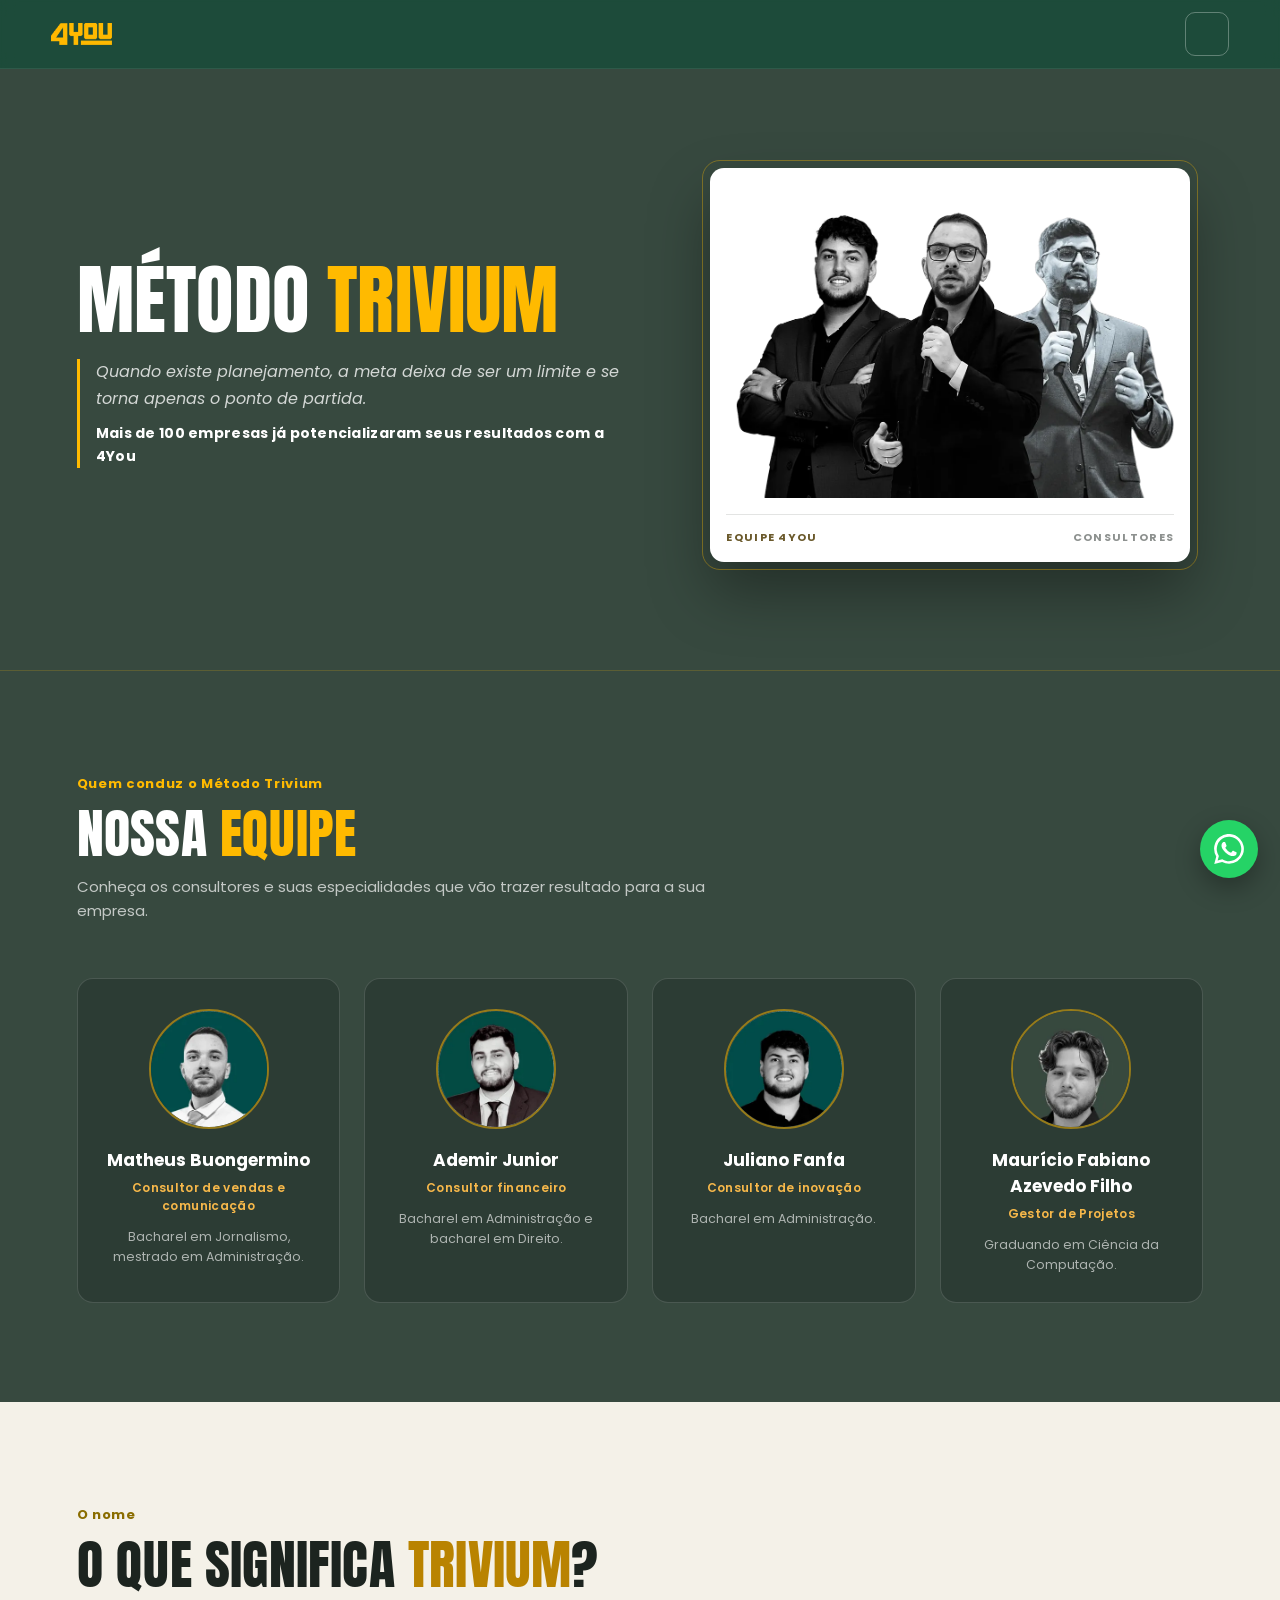
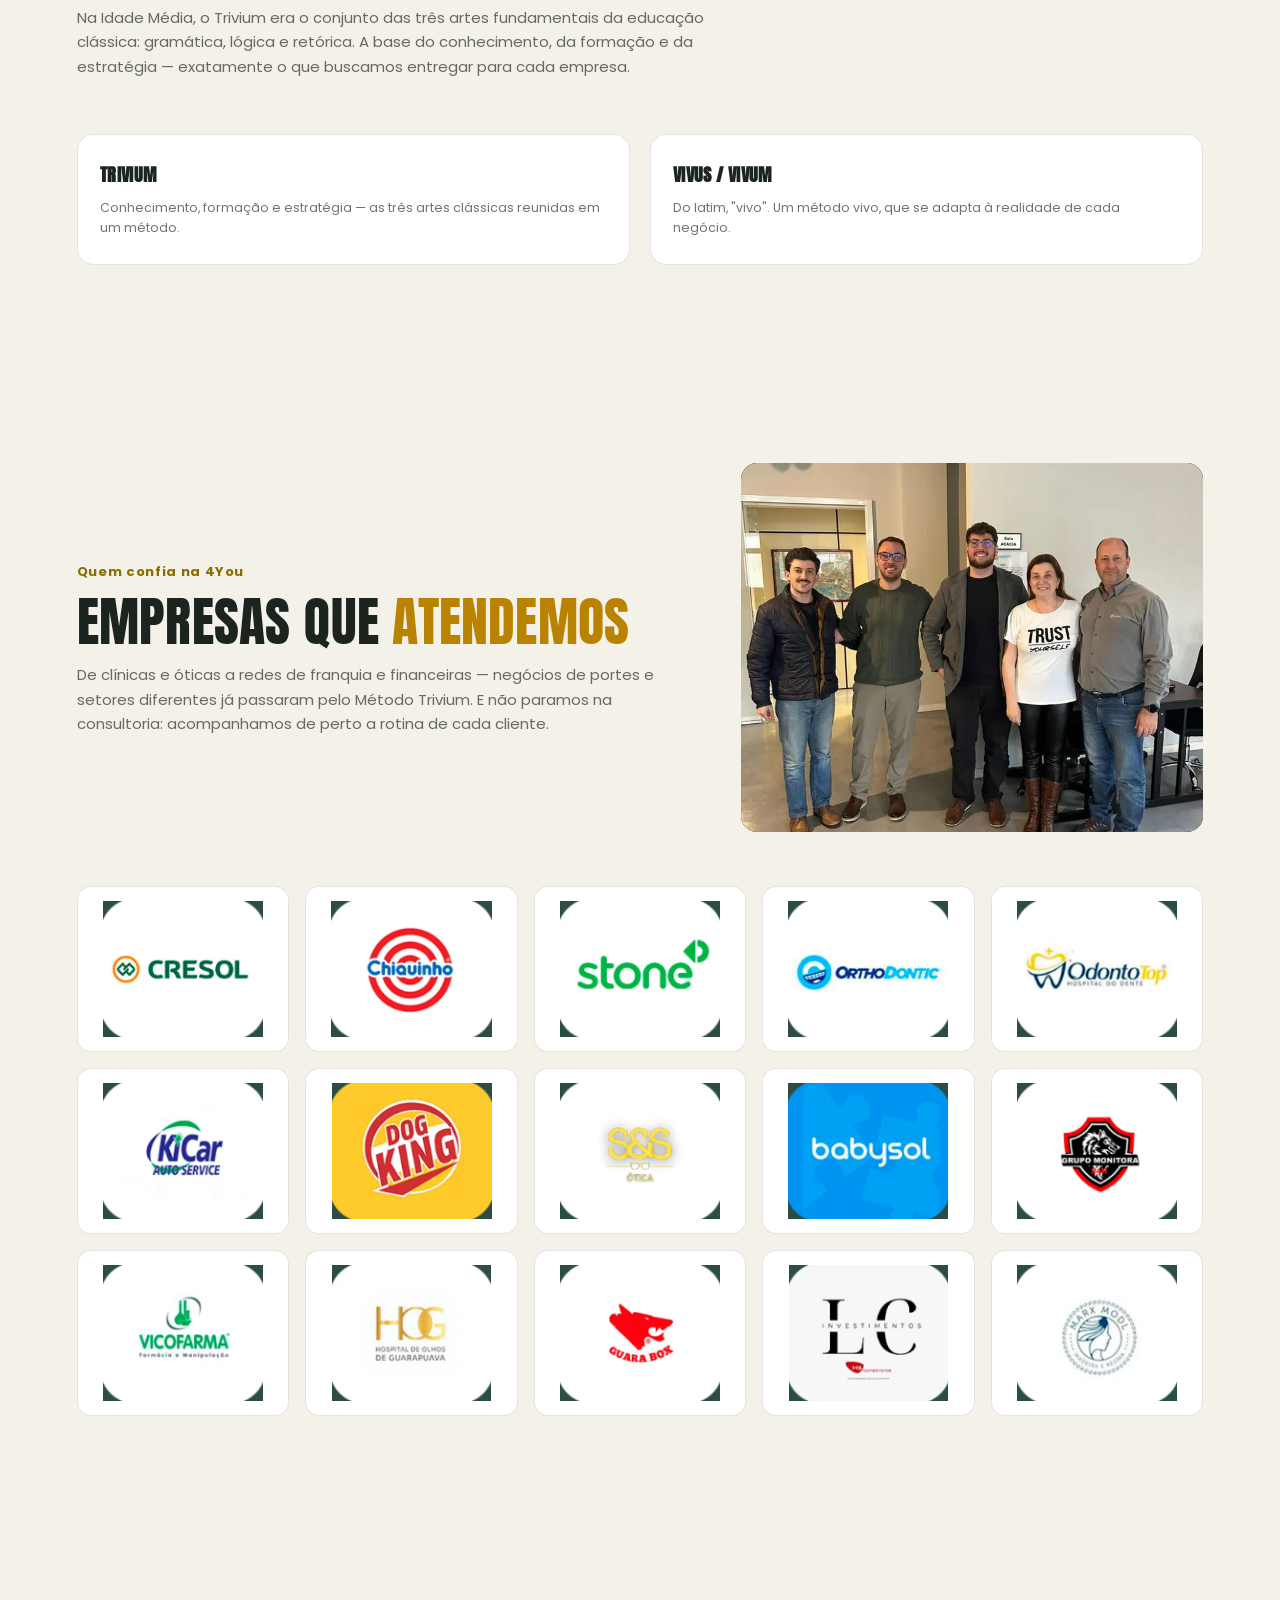
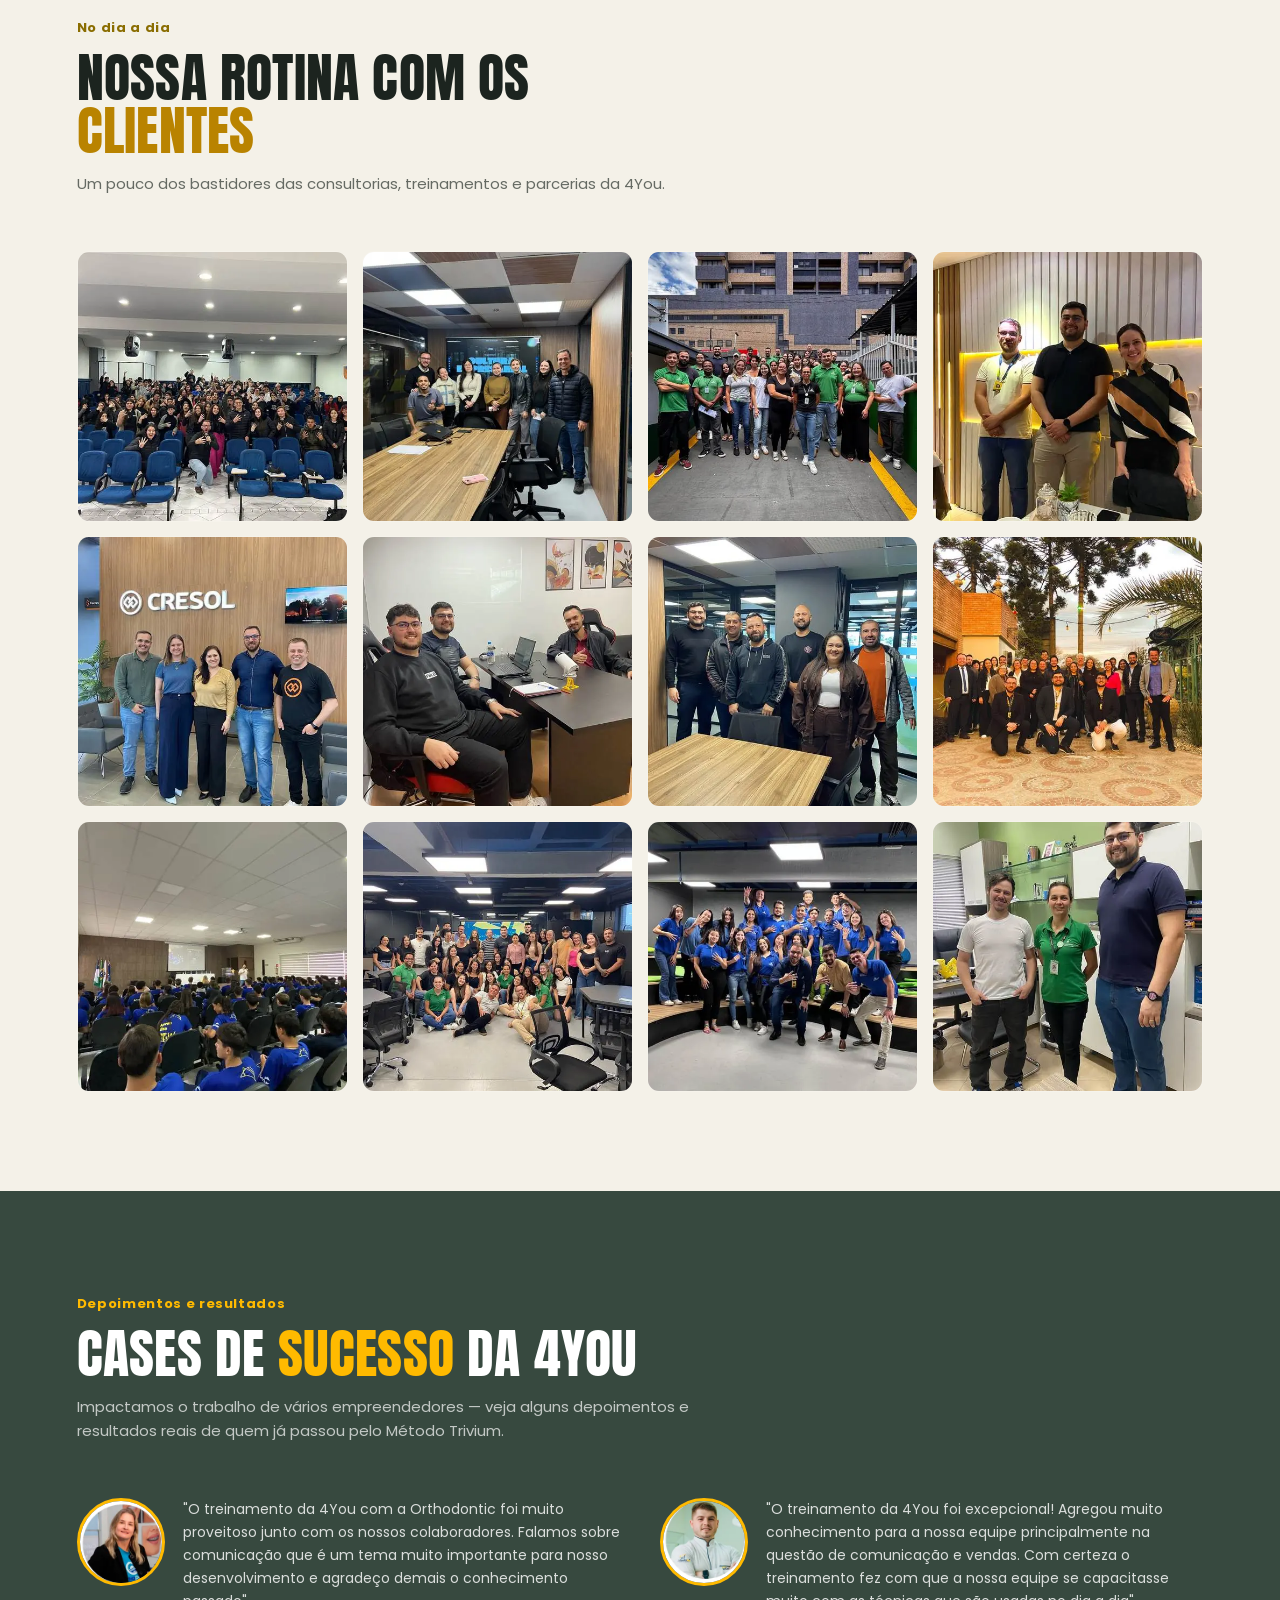
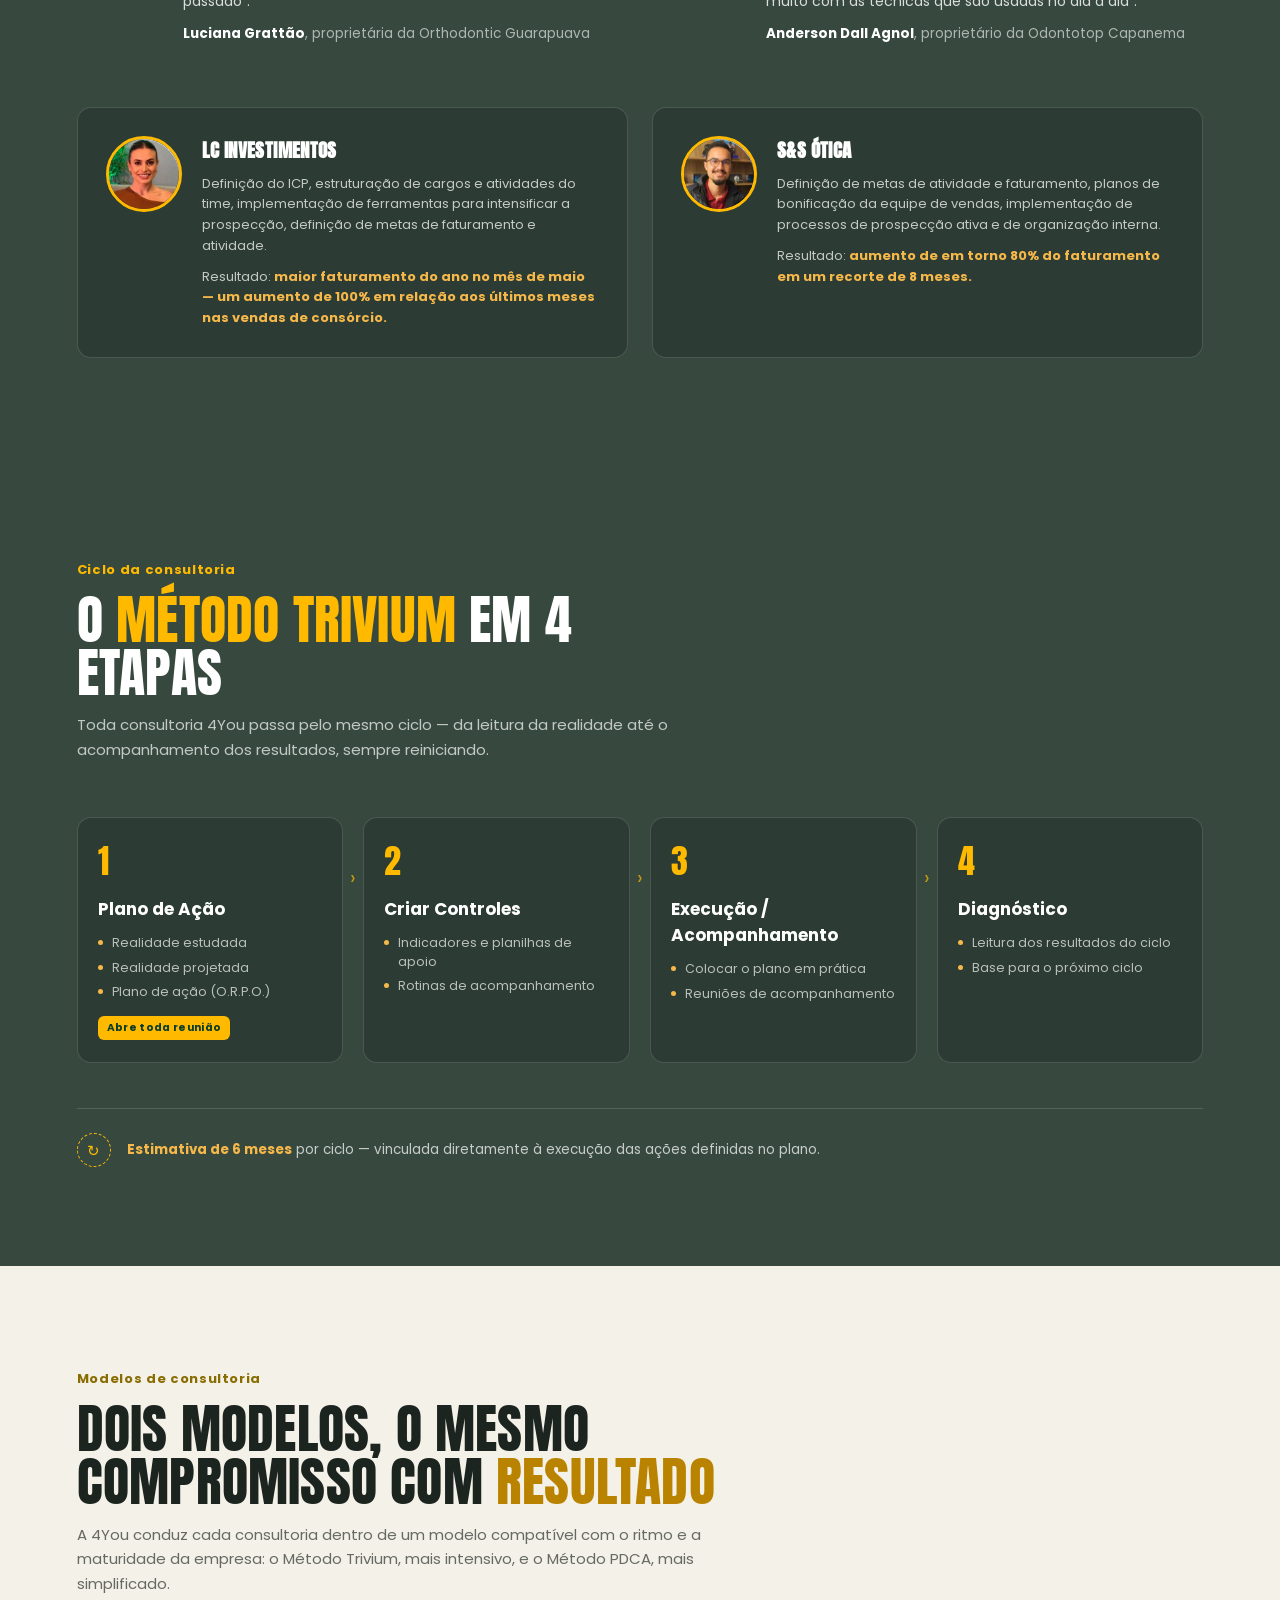
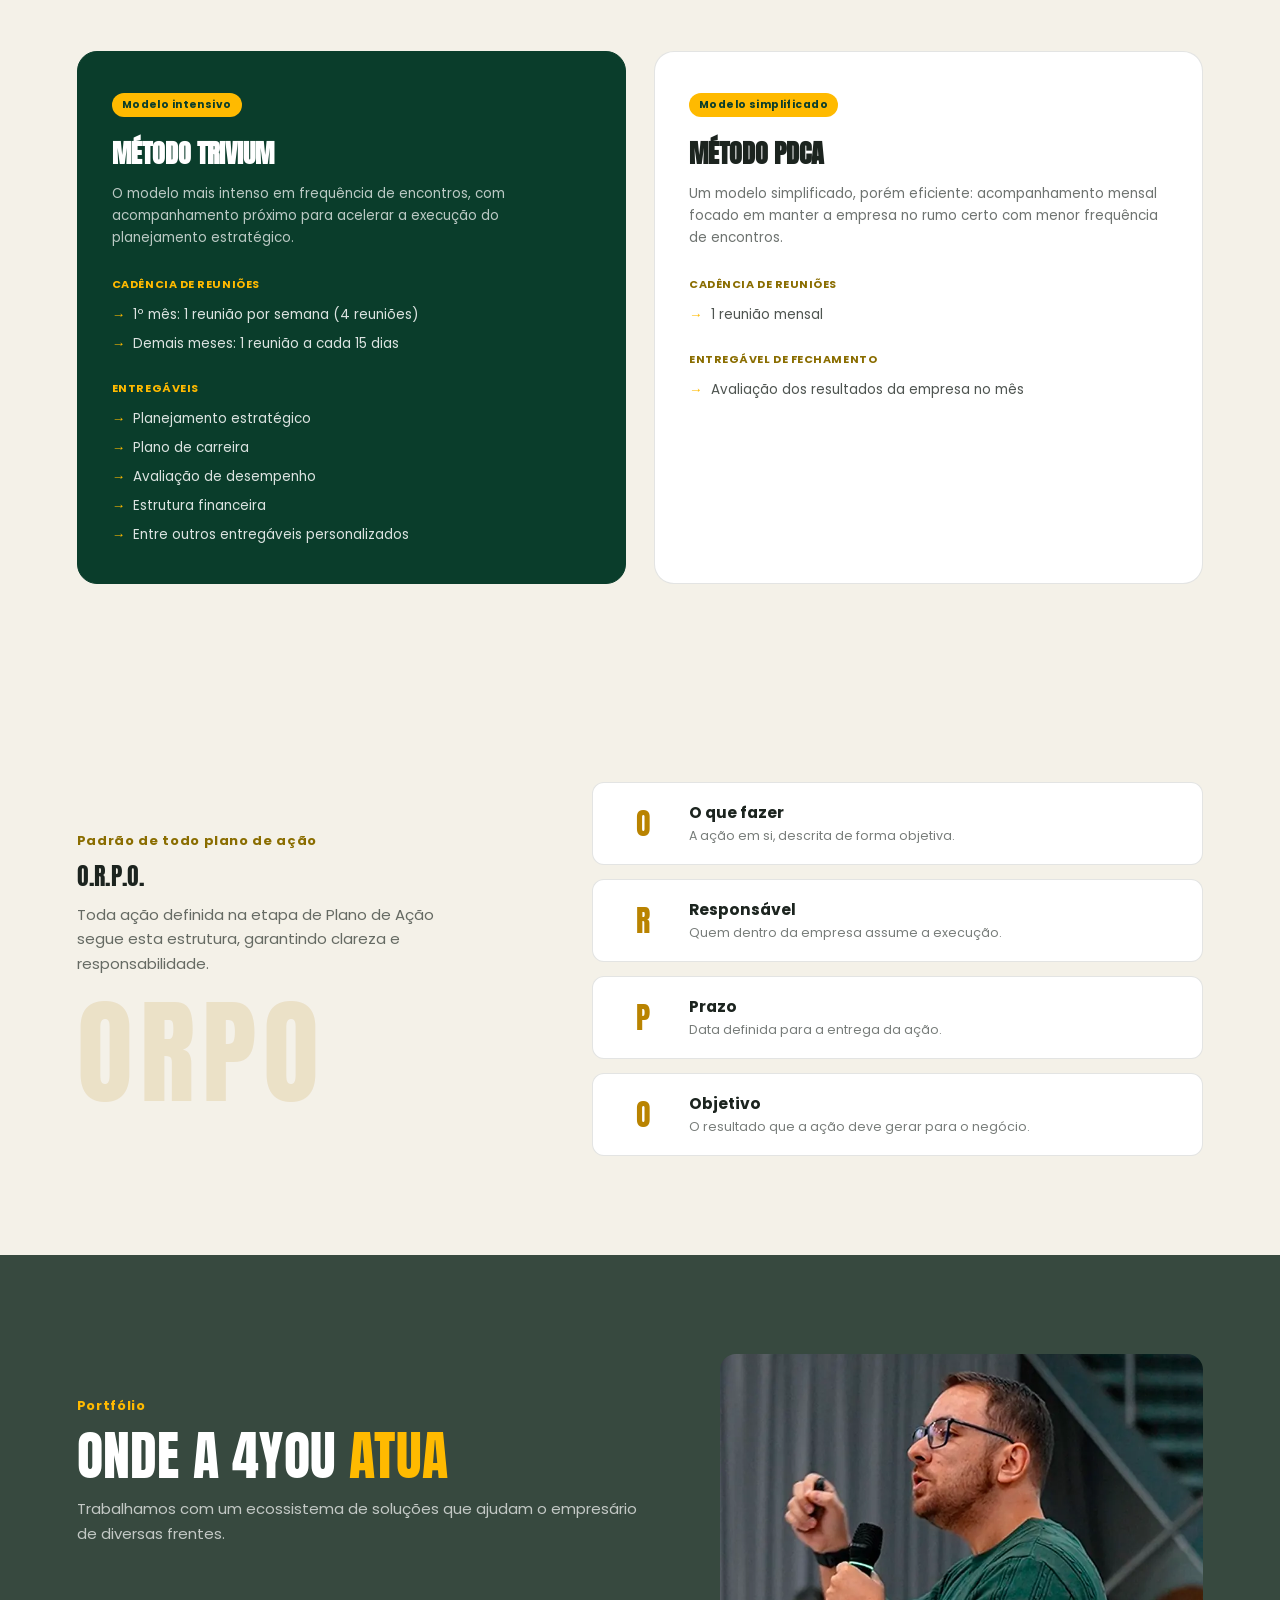
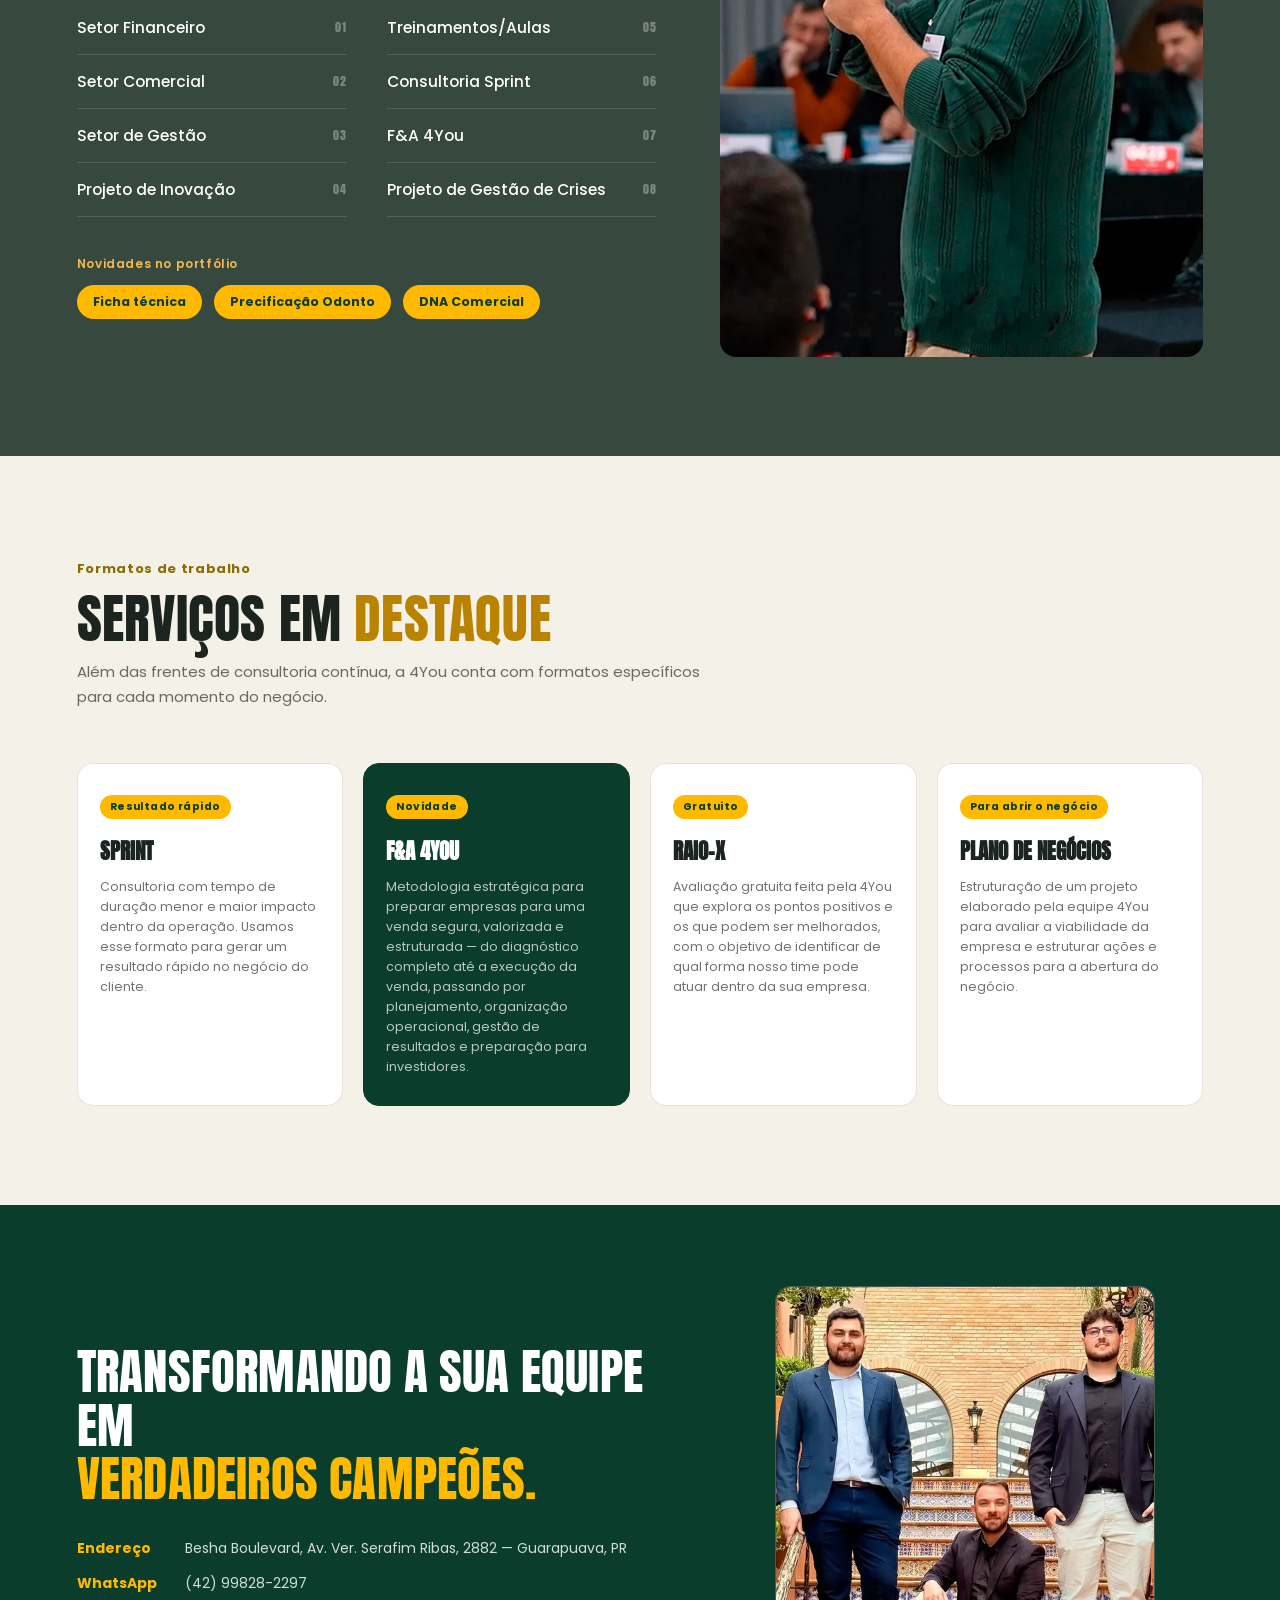
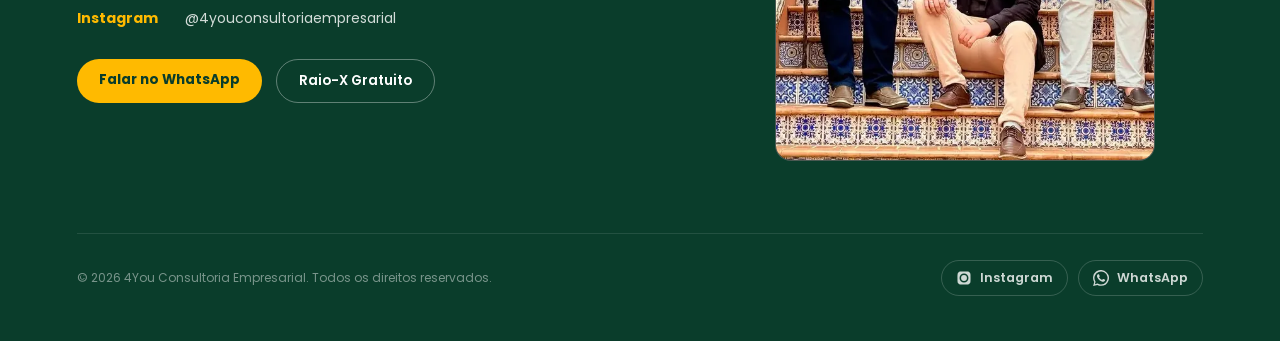
==== commit b60d031e: "alterações/atualização do site" ====
--- a/index.html
+++ b/index.html
@@ -1,1098 +1,485 @@
-<!doctype html>
+<!DOCTYPE html>
 <html lang="pt-BR">
-  <head>
-    <meta charset="UTF-8" />
-    <meta name="viewport" content="width=device-width, initial-scale=1.0" />
-    <title>4You Consultoria — Método Trivium</title>
-    <meta
-      name="description"
-      content="4You Consultoria Empresarial, em Guarapuava (PR). Método Trivium: planejamento, controles, execução e diagnóstico para potencializar os resultados da sua empresa."
-    />
-    <meta name="theme-color" content="#0a3d2b" />
-    <meta property="og:type" content="website" />
-    <meta property="og:locale" content="pt_BR" />
-    <meta property="og:title" content="4You Consultoria — Método Trivium" />
-    <meta
-      property="og:description"
-      content="Mais de 100 empresas já potencializaram seus resultados com a 4You. Agende seu Raio-X gratuito."
-    />
-    <meta property="og:image" content="img/hero-equipe.webp" />
-    <link rel="icon" href="4you-favicon/favicon.ico" sizes="any" />
-    <link rel="icon" href="4you-favicon/favicon.svg" type="image/svg+xml" />
-    <link rel="apple-touch-icon" href="4you-favicon/apple-touch-icon.png" />
-    <link rel="manifest" href="4you-favicon/site.webmanifest" />
-    <link rel="preconnect" href="https://fonts.googleapis.com" />
-    <link rel="preconnect" href="https://fonts.gstatic.com" crossorigin />
-    <link
-      href="https://fonts.googleapis.com/css2?family=Anton&family=Poppins:wght@300;400;500;600;700;800&display=swap"
-      rel="stylesheet"
-    />
-    <link rel="stylesheet" href="styles.css?v=2" />
-  </head>
-  <body>
-    <header>
-      <a
-        class="brand"
-        href="#"
-        aria-label="4You Consultoria Empresarial — início"
-      >
-        <img
-          src="img/logo-4you.webp"
-          width="484"
-          height="176"
-          alt="4You Consultoria Empresarial"
-          fetchpriority="high"
-        />
-      </a>
-      <button
-        class="nav-toggle"
-        type="button"
-        aria-expanded="false"
-        aria-controls="site-nav"
-      >
-        Menu
-      </button>
-      <nav id="site-nav">
-        <a href="#significado">O Trivium</a>
-        <a href="#clientes">Clientes</a>
-        <a href="#cases">Cases</a>
-        <a href="#metodologias">Metodologias</a>
-        <a href="#portfolio">Portfólio</a>
-        <a href="#servicos">Serviços</a>
-        <a href="#equipe">Equipe</a>
-        <a href="#contato">Contato</a>
-        <a
-          class="ghost-btn"
-          href="https://form.respondi.app/IJdd9hLZ"
-          target="_blank"
-          rel="noopener"
-          >Raio-X Gratuito</a
-        >
-        <a
-          class="cta-btn"
-          href="https://wa.me/554298282297"
-          target="_blank"
-          rel="noopener"
-          >Falar no WhatsApp</a
-        >
-      </nav>
-    </header>
-
-    <!-- HERO -->
-    <section class="hero">
-      <div class="wrap">
+<head>
+<meta charset="UTF-8">
+<meta name="viewport" content="width=device-width, initial-scale=1.0">
+<title>4You Consultoria — Método Trivium</title>
+<meta name="description" content="4You Consultoria Empresarial, em Guarapuava (PR). Método Trivium: planejamento, controles, execução e diagnóstico para potencializar os resultados da sua empresa.">
+<meta name="theme-color" content="#0A3D2B">
+<meta property="og:type" content="website">
+<meta property="og:locale" content="pt_BR">
+<meta property="og:title" content="4You Consultoria — Método Trivium">
+<meta property="og:description" content="Mais de 100 empresas já potencializaram seus resultados com a 4You. Agende seu Raio-X gratuito.">
+<meta property="og:image" content="img/hero-equipe.webp">
+<link rel="icon" href="4you-favicon/favicon.ico" sizes="any">
+<link rel="icon" href="4you-favicon/favicon.svg" type="image/svg+xml">
+<link rel="apple-touch-icon" href="4you-favicon/apple-touch-icon.png">
+<link rel="preconnect" href="https://fonts.googleapis.com">
+<link rel="preconnect" href="https://fonts.gstatic.com" crossorigin>
+<link href="https://fonts.googleapis.com/css2?family=Anton&family=Poppins:wght@400;500;600;700&display=swap" rel="stylesheet">
+<link rel="stylesheet" href="styles.css">
+</head>
+<body>
+
+<header>
+  <a class="brand" href="#" aria-label="4You Consultoria Empresarial — início"><img src="img/logo-4you.webp" width="377" height="137" alt="4You Consultoria Empresarial"></a>
+  <button class="nav-toggle" type="button" aria-expanded="false" aria-controls="site-nav" aria-label="Abrir menu">
+    <span></span><span></span><span></span>
+  </button>
+  <nav id="site-nav">
+    <a href="#equipe">Equipe</a>
+    <a href="#significado">O Trivium</a>
+    <a href="#clientes">Clientes</a>
+    <a href="#galeria">Galeria</a>
+    <a href="#cases">Cases</a>
+    <a href="#ciclo">Ciclo</a>
+    <a href="#metodologias">Metodologias</a>
+    <a href="#orpo">O.R.P.O.</a>
+    <a href="#portfolio">Portfólio</a>
+    <a href="#servicos">Serviços</a>
+    <a href="#contato">Contato</a>
+    <a class="ghost-btn" href="https://form.respondi.app/IJdd9hLZ" target="_blank" rel="noopener">Raio-X Gratuito</a>
+    <a class="cta-btn" href="https://wa.me/554298282297" target="_blank" rel="noopener">Falar no WhatsApp</a>
+  </nav>
+</header>
+
+<!-- HERO -->
+<section class="hero">
+  <div class="wrap">
+    <div>
+      <h1 class="display">Método <span>Trivium</span></h1>
+      <p class="hero-quote">Quando existe planejamento, a meta deixa de ser um limite e se torna apenas o ponto de partida.<strong>Mais de 100 empresas já potencializaram seus resultados com a 4You</strong></p>
+    </div>
+    <div class="hero-art">
+      <div class="hero-photo-frame">
+        <img class="hero-team-photo" src="img/hero-equipe.webp" width="1000" height="701" alt="Equipe 4You Consultoria Empresarial" fetchpriority="high">
+        <div class="hero-photo-caption">
+          <span>EQUIPE 4YOU</span>
+          <span>CONSULTORES</span>
+        </div>
+      </div>
+    </div>
+  </div>
+</section>
+
+<!-- EQUIPE -->
+<section id="equipe" class="dark section-pad">
+  <div class="wrap">
+    <div class="section-head">
+      <span class="eyebrow">Quem conduz o Método Trivium</span>
+      <h2 class="display">Nossa <span class="amber-txt">equipe</span></h2>
+      <p>Conheça os consultores e suas especialidades que vão trazer resultado para a sua empresa.</p>
+    </div>
+    <div class="team-grid">
+      <div class="team-card">
+        <img class="team-photo" src="img/equipe-matheus.webp" width="260" height="260" alt="Matheus Buongermino" loading="lazy" decoding="async">
+        <h4>Matheus Buongermino</h4>
+        <span class="team-role">Consultor de vendas e comunicação</span>
+        <p>Bacharel em Jornalismo, mestrado em Administração.</p>
+      </div>
+      <div class="team-card">
+        <img class="team-photo" src="img/equipe-ademir.webp" width="260" height="260" alt="Ademir Junior" loading="lazy" decoding="async">
+        <h4>Ademir Junior</h4>
+        <span class="team-role">Consultor financeiro</span>
+        <p>Bacharel em Administração e bacharel em Direito.</p>
+      </div>
+      <div class="team-card">
+        <img class="team-photo" src="img/equipe-juliano.webp" width="260" height="260" alt="Juliano Fanfa" loading="lazy" decoding="async">
+        <h4>Juliano Fanfa</h4>
+        <span class="team-role">Consultor de inovação</span>
+        <p>Bacharel em Administração.</p>
+      </div>
+      <div class="team-card">
+        <img class="team-photo" src="img/equipe-mauricio.webp" width="260" height="260" alt="Maurício Fabiano Azevedo Filho" loading="lazy" decoding="async">
+        <h4>Maurício Fabiano Azevedo Filho</h4>
+        <span class="team-role">Gestor de Projetos</span>
+        <p>Graduando em Ciência da Computação.</p>
+      </div>
+    </div>
+  </div>
+</section>
+
+<!-- SIGNIFICADO TRIVIUM -->
+<section id="significado" class="light section-pad">
+  <div class="wrap">
+    <div class="section-head">
+      <span class="eyebrow">O nome</span>
+      <h2 class="display">O que significa <span class="amber-txt">Trivium</span>?</h2>
+      <p>Na Idade Média, o Trivium era o conjunto das três artes fundamentais da educação clássica: gramática, lógica e retórica. A base do conhecimento, da formação e da estratégia — exatamente o que buscamos entregar para cada empresa.</p>
+    </div>
+    <div class="trivium-def-grid">
+      <div class="trivium-def-card">
+        <h4>Trivium</h4>
+        <p>Conhecimento, formação e estratégia — as três artes clássicas reunidas em um método.</p>
+      </div>
+      <div class="trivium-def-card">
+        <h4>Vivus / Vivum</h4>
+        <p>Do latim, "vivo". Um método vivo, que se adapta à realidade de cada negócio.</p>
+      </div>
+    </div>
+  </div>
+</section>
+
+<!-- CLIENTES -->
+<section id="clientes" class="light section-pad clients-section">
+  <div class="wrap">
+    <div class="clients-intro">
+      <div class="section-head no-mb">
+        <span class="eyebrow">Quem confia na 4You</span>
+        <h2 class="display">Empresas que <span class="amber-txt">atendemos</span></h2>
+        <p>De clínicas e óticas a redes de franquia e financeiras — negócios de portes e setores diferentes já passaram pelo Método Trivium. E não paramos na consultoria: acompanhamos de perto a rotina de cada cliente.</p>
+      </div>
+      <figure class="photo-figure clients-photo">
+        <img src="img/clientes-visita.webp" width="750" height="1000" alt="Equipe 4You em visita a cliente parceiro" loading="lazy" decoding="async">
+      </figure>
+    </div>
+    <div class="clients-grid">
+      <div class="client-card"><img src="img/cliente-cresol.webp" width="333" height="283" alt="Cresol" loading="lazy" decoding="async"></div>
+      <div class="client-card"><img src="img/cliente-chiquinho.webp" width="334" height="283" alt="Chiquinho" loading="lazy" decoding="async"></div>
+      <div class="client-card"><img src="img/cliente-stone.webp" width="333" height="283" alt="Stone" loading="lazy" decoding="async"></div>
+      <div class="client-card"><img src="img/cliente-orthodontic.webp" width="333" height="283" alt="OrthoDontic" loading="lazy" decoding="async"></div>
+      <div class="client-card"><img src="img/cliente-odontotop.webp" width="334" height="283" alt="OdontoTop" loading="lazy" decoding="async"></div>
+      <div class="client-card"><img src="img/cliente-kicar.webp" width="333" height="283" alt="KiCar Auto Service" loading="lazy" decoding="async"></div>
+      <div class="client-card"><img src="img/cliente-dogking.webp" width="333" height="283" alt="Dog King" loading="lazy" decoding="async"></div>
+      <div class="client-card"><img src="img/cliente-ss-otica.webp" width="333" height="283" alt="S&amp;S Ótica" loading="lazy" decoding="async"></div>
+      <div class="client-card"><img src="img/cliente-babysol.webp" width="333" height="283" alt="Babysol" loading="lazy" decoding="async"></div>
+      <div class="client-card"><img src="img/cliente-grupo-monitora.webp" width="334" height="283" alt="Grupo Monitora" loading="lazy" decoding="async"></div>
+      <div class="client-card"><img src="img/cliente-vicofarma.webp" width="333" height="284" alt="Vicofarma" loading="lazy" decoding="async"></div>
+      <div class="client-card"><img src="img/cliente-hospital-olhos.webp" width="334" height="284" alt="Hospital de Olhos de Guarapuava" loading="lazy" decoding="async"></div>
+      <div class="client-card"><img src="img/cliente-guarabox.webp" width="333" height="284" alt="Guara Box" loading="lazy" decoding="async"></div>
+      <div class="client-card"><img src="img/cliente-lc-investimentos.webp" width="333" height="284" alt="LC Investimentos" loading="lazy" decoding="async"></div>
+      <div class="client-card"><img src="img/cliente-marx-modas.webp" width="334" height="283" alt="Marx Modas" loading="lazy" decoding="async"></div>
+    </div>
+  </div>
+</section>
+
+<section id="galeria" class="light section-pad">
+  <div class="wrap">
+    <div class="section-head">
+      <span class="eyebrow">No dia a dia</span>
+      <h2 class="display">Nossa rotina com os <span class="amber-txt">clientes</span></h2>
+      <p>Um pouco dos bastidores das consultorias, treinamentos e parcerias da 4You.</p>
+    </div>
+    <div class="gallery-grid">
+          <div class="gallery-item"><img src="img/galeria-01.webp" width="500" height="500" alt="Palestra para jovens do Colégio Cristo Rei" loading="lazy" decoding="async"></div>
+          <div class="gallery-item"><img src="img/galeria-02.webp" width="500" height="500" alt="Capacitação Cultura Empresarial" loading="lazy" decoding="async"></div>
+          <div class="gallery-item"><img src="img/galeria-03.webp" width="500" height="500" alt="Reunião com a equipe da Vicofarma" loading="lazy" decoding="async"></div>
+          <div class="gallery-item"><img src="img/galeria-04.webp" width="500" height="500" alt="Entrega de diagnóstico e plano de ação para cliente" loading="lazy" decoding="async"></div>
+          <div class="gallery-item"><img src="img/galeria-05.webp" width="500" height="500" alt="Projeto com a equipe da Cresol" loading="lazy" decoding="async"></div>
+          <div class="gallery-item"><img src="img/galeria-06.webp" width="500" height="500" alt="Relatório Executivo de Análise Financeira" loading="lazy" decoding="async"></div>
+          <div class="gallery-item"><img src="img/galeria-07.webp" width="500" height="500" alt="Reunião de planejamento estratégico" loading="lazy" decoding="async"></div>
+          <div class="gallery-item"><img src="img/galeria-08.webp" width="500" height="500" alt="Evento de inauguração da nova sala" loading="lazy" decoding="async"></div>
+          <div class="gallery-item"><img src="img/galeria-09.webp" width="500" height="500" alt="Palestra sobre empreendedorismo para jovens" loading="lazy" decoding="async"></div>
+          <div class="gallery-item"><img src="img/galeria-10.webp" width="500" height="500" alt="Capacitação sobre cultura empresarial e ritos" loading="lazy" decoding="async"></div>
+          <div class="gallery-item"><img src="img/galeria-11.webp" width="500" height="500" alt="Palestra sobre comunicação" loading="lazy" decoding="async"></div>
+          <div class="gallery-item"><img src="img/galeria-12.webp" width="500" height="500" alt="Treinamento sobre liderança e cultura empresarial" loading="lazy" decoding="async"></div>
+        
+    </div>
+  </div>
+</section>
+
+<!-- CASES DE SUCESSO -->
+<section id="cases" class="dark section-pad">
+  <div class="wrap">
+    <div class="section-head">
+      <span class="eyebrow">Depoimentos e resultados</span>
+      <h2 class="display">Cases de <span class="amber-txt">sucesso</span> da 4You</h2>
+      <p>Impactamos o trabalho de vários empreendedores — veja alguns depoimentos e resultados reais de quem já passou pelo Método Trivium.</p>
+    </div>
+
+    <div class="testimonials-grid">
+      <div class="testimonial-card">
+        <img class="testimonial-photo" src="img/depoimento-luciana.webp" width="200" height="200" alt="Luciana Grattão" loading="lazy" decoding="async">
         <div>
-          <h1 class="display">Método <span>Trivium</span></h1>
-          <p class="hero-quote">
-            Quando existe planejamento, a meta deixa de ser um limite e se torna
-            apenas o ponto de partida.<strong
-              >Mais de 100 empresas já potencializaram seus resultados com a
-              4You</strong
-            >
-          </p>
-          <div class="hero-actions">
-            <a
-              class="cta-btn"
-              href="https://wa.me/554298282297"
-              target="_blank"
-              rel="noopener"
-              >Falar no WhatsApp</a
-            >
-            <a
-              class="ghost-btn"
-              href="https://form.respondi.app/IJdd9hLZ"
-              target="_blank"
-              rel="noopener"
-              >Raio-X Gratuito</a
-            >
+          <p class="testimonial-quote">"O treinamento da 4You com a Orthodontic foi muito proveitoso junto com os nossos colaboradores. Falamos sobre comunicação que é um tema muito importante para nosso desenvolvimento e agradeço demais o conhecimento passado".</p>
+          <p class="testimonial-author"><strong>Luciana Grattão</strong>, proprietária da Orthodontic Guarapuava</p>
+        </div>
+      </div>
+      <div class="testimonial-card">
+        <img class="testimonial-photo" src="img/depoimento-anderson.webp" width="200" height="200" alt="Anderson Dall Agnol" loading="lazy" decoding="async">
+        <div>
+          <p class="testimonial-quote">"O treinamento da 4You foi excepcional! Agregou muito conhecimento para a nossa equipe principalmente na questão de comunicação e vendas. Com certeza o treinamento fez com que a nossa equipe se capacitasse muito com as técnicas que são usadas no dia a dia".</p>
+          <p class="testimonial-author"><strong>Anderson Dall Agnol</strong>, proprietário da Odontotop Capanema</p>
+        </div>
+      </div>
+    </div>
+
+    <div class="case-grid">
+      <div class="case-card">
+        <img class="case-photo" src="img/case-lc.webp" width="180" height="180" alt="Case LC Investimentos" loading="lazy" decoding="async">
+        <div>
+          <h3>LC Investimentos</h3>
+          <p>Definição do ICP, estruturação de cargos e atividades do time, implementação de ferramentas para intensificar a prospecção, definição de metas de faturamento e atividade.</p>
+          <p class="case-result">Resultado: <strong>maior faturamento do ano no mês de maio — um aumento de 100% em relação aos últimos meses nas vendas de consórcio.</strong></p>
+        </div>
+      </div>
+      <div class="case-card">
+        <img class="case-photo" src="img/case-ss.webp" width="180" height="180" alt="Case S&amp;S Ótica" loading="lazy" decoding="async">
+        <div>
+          <h3>S&amp;S Ótica</h3>
+          <p>Definição de metas de atividade e faturamento, planos de bonificação da equipe de vendas, implementação de processos de prospecção ativa e de organização interna.</p>
+          <p class="case-result">Resultado: <strong>aumento de em torno 80% do faturamento em um recorte de 8 meses.</strong></p>
+        </div>
+      </div>
+    </div>
+  </div>
+</section>
+
+<!-- CICLO -->
+<section id="ciclo" class="dark section-pad">
+  <div class="wrap">
+    <div class="section-head">
+      <span class="eyebrow">Ciclo da consultoria</span>
+      <h2 class="display">O <span class="amber-txt">Método Trivium</span> em 4 etapas</h2>
+      <p>Toda consultoria 4You passa pelo mesmo ciclo — da leitura da realidade até o acompanhamento dos resultados, sempre reiniciando.</p>
+    </div>
+
+    <div class="cycle-row">
+      <div class="cycle-card">
+        <span class="num">1</span>
+        <h3>Plano de Ação</h3>
+        <ul>
+          <li>Realidade estudada</li>
+          <li>Realidade projetada</li>
+          <li>Plano de ação (O.R.P.O.)</li>
+        </ul>
+        <span class="tag">Abre toda reunião</span>
+        <span class="cycle-arrow">›</span>
+      </div>
+      <div class="cycle-card">
+        <span class="num">2</span>
+        <h3>Criar Controles</h3>
+        <ul>
+          <li>Indicadores e planilhas de apoio</li>
+          <li>Rotinas de acompanhamento</li>
+        </ul>
+        <span class="cycle-arrow">›</span>
+      </div>
+      <div class="cycle-card">
+        <span class="num">3</span>
+        <h3>Execução / Acompanhamento</h3>
+        <ul>
+          <li>Colocar o plano em prática</li>
+          <li>Reuniões de acompanhamento</li>
+        </ul>
+        <span class="cycle-arrow">›</span>
+      </div>
+      <div class="cycle-card">
+        <span class="num">4</span>
+        <h3>Diagnóstico</h3>
+        <ul>
+          <li>Leitura dos resultados do ciclo</li>
+          <li>Base para o próximo ciclo</li>
+        </ul>
+      </div>
+    </div>
+
+    <div class="cycle-note">
+      <div class="loop">↻</div>
+      <p><strong>Estimativa de 6 meses</strong> por ciclo — vinculada diretamente à execução das ações definidas no plano.</p>
+    </div>
+  </div>
+</section>
+
+<!-- METODOLOGIAS DE CONSULTORIA -->
+<section id="metodologias" class="light section-pad">
+  <div class="wrap">
+    <div class="section-head">
+      <span class="eyebrow">Modelos de consultoria</span>
+      <h2 class="display">Dois modelos, o mesmo compromisso com <span class="amber-txt">resultado</span></h2>
+      <p>A 4You conduz cada consultoria dentro de um modelo compatível com o ritmo e a maturidade da empresa: o Método Trivium, mais intensivo, e o Método PDCA, mais simplificado.</p>
+    </div>
+    <div class="method-grid">
+      <div class="method-card highlight">
+        <span class="method-tag">Modelo intensivo</span>
+        <h3>Método Trivium</h3>
+        <p class="method-desc">O modelo mais intenso em frequência de encontros, com acompanhamento próximo para acelerar a execução do planejamento estratégico.</p>
+        <div class="method-block">
+          <h4>Cadência de reuniões</h4>
+          <ul class="method-list">
+            <li>1º mês: 1 reunião por semana (4 reuniões)</li>
+            <li>Demais meses: 1 reunião a cada 15 dias</li>
+          </ul>
+        </div>
+        <div class="method-block">
+          <h4>Entregáveis</h4>
+          <ul class="method-list">
+            <li>Planejamento estratégico</li>
+            <li>Plano de carreira</li>
+            <li>Avaliação de desempenho</li>
+            <li>Estrutura financeira</li>
+            <li>Entre outros entregáveis personalizados</li>
+          </ul>
+        </div>
+      </div>
+      <div class="method-card">
+        <span class="method-tag">Modelo simplificado</span>
+        <h3>Método PDCA</h3>
+        <p class="method-desc">Um modelo simplificado, porém eficiente: acompanhamento mensal focado em manter a empresa no rumo certo com menor frequência de encontros.</p>
+        <div class="method-block">
+          <h4>Cadência de reuniões</h4>
+          <ul class="method-list">
+            <li>1 reunião mensal</li>
+          </ul>
+        </div>
+        <div class="method-block">
+          <h4>Entregável de fechamento</h4>
+          <ul class="method-list">
+            <li>Avaliação dos resultados da empresa no mês</li>
+          </ul>
+        </div>
+      </div>
+    </div>
+  </div>
+</section>
+
+<!-- ORPO -->
+<section id="orpo" class="light section-pad">
+  <div class="wrap">
+    <div class="orpo-wrap">
+      <div>
+        <span class="eyebrow">Padrão de todo plano de ação</span>
+        <h2 class="display">O.R.P.O.</h2>
+        <p class="orpo-desc">Toda ação definida na etapa de Plano de Ação segue esta estrutura, garantindo clareza e responsabilidade.</p>
+        <div class="orpo-letters">ORPO</div>
+      </div>
+      <div class="orpo-grid">
+        <div class="orpo-item">
+          <span class="letter">O</span>
+          <div><h4>O que fazer</h4><p>A ação em si, descrita de forma objetiva.</p></div>
+        </div>
+        <div class="orpo-item">
+          <span class="letter">R</span>
+          <div><h4>Responsável</h4><p>Quem dentro da empresa assume a execução.</p></div>
+        </div>
+        <div class="orpo-item">
+          <span class="letter">P</span>
+          <div><h4>Prazo</h4><p>Data definida para a entrega da ação.</p></div>
+        </div>
+        <div class="orpo-item">
+          <span class="letter">O</span>
+          <div><h4>Objetivo</h4><p>O resultado que a ação deve gerar para o negócio.</p></div>
+        </div>
+      </div>
+    </div>
+  </div>
+</section>
+
+<!-- PORTFOLIO -->
+<section id="portfolio" class="dark section-pad">
+  <div class="wrap">
+    <div class="portfolio-layout">
+      <div class="portfolio-text">
+        <div class="section-head">
+          <span class="eyebrow">Portfólio</span>
+          <h2 class="display">Onde a 4You <span class="amber-txt">atua</span></h2>
+          <p>Trabalhamos com um ecossistema de soluções que ajudam o empresário de diversas frentes.</p>
+        </div>
+        <div class="portfolio-cols">
+          <ul class="port-list">
+            <li><span>Setor Financeiro</span><span class="idx">01</span></li>
+            <li><span>Setor Comercial</span><span class="idx">02</span></li>
+            <li><span>Setor de Gestão</span><span class="idx">03</span></li>
+            <li><span>Projeto de Inovação</span><span class="idx">04</span></li>
+          </ul>
+          <ul class="port-list">
+            <li><span>Treinamentos/Aulas</span><span class="idx">05</span></li>
+            <li><span>Consultoria Sprint</span><span class="idx">06</span></li>
+            <li><span>F&amp;A 4You</span><span class="idx">07</span></li>
+            <li><span>Projeto de Gestão de Crises</span><span class="idx">08</span></li>
+          </ul>
+        </div>
+        <div class="port-new-wrap">
+          <span class="port-new-label">Novidades no portfólio</span>
+          <div class="port-new">
+            <span>Ficha técnica</span>
+            <span>Precificação Odonto</span>
+            <span>DNA Comercial</span>
           </div>
         </div>
-        <div class="hero-art">
-          <div class="hero-photo-frame">
-            <img
-              class="hero-team-photo"
-              src="img/hero-equipe.webp"
-              width="960"
-              height="673"
-              fetchpriority="high"
-              alt="Equipe 4You Consultoria Empresarial"
-            />
-            <div class="hero-photo-caption">
-              <span>EQUIPE 4YOU</span>
-              <span>CONSULTORES</span>
-            </div>
-          </div>
-        </div>
-      </div>
-    </section>
-
-    <!-- SIGNIFICADO TRIVIUM -->
-    <section id="significado" class="light section-pad">
-      <div class="wrap">
-        <div class="section-head">
-          <span class="eyebrow">O nome</span>
-          <h2 class="display">
-            O que significa <span class="amber-txt">Trivium</span>?
-          </h2>
-          <p>
-            Na Idade Média, o Trivium era o conjunto das três artes fundamentais
-            da educação clássica: gramática, lógica e retórica. A base do
-            conhecimento, da formação e da estratégia — exatamente o que
-            buscamos entregar para cada empresa.
-          </p>
-        </div>
-        <div class="trivium-def-grid">
-          <div class="trivium-def-card">
-            <h4>Trivium</h4>
-            <p>
-              Conhecimento, formação e estratégia — as três artes clássicas
-              reunidas em um método.
-            </p>
-          </div>
-          <div class="trivium-def-card">
-            <h4>Vivus / Vivum</h4>
-            <p>
-              Do latim, "vivo". Um método vivo, que se adapta à realidade de
-              cada negócio.
-            </p>
-          </div>
-        </div>
-      </div>
-    </section>
-
-    <!-- CLIENTES -->
-    <section id="clientes" class="light section-pad clients-section">
-      <div class="wrap">
-        <div class="clients-intro">
-          <div class="section-head" style="margin-bottom: 0">
-            <span class="eyebrow">Quem confia na 4You</span>
-            <h2 class="display">
-              Empresas que <span class="amber-txt">atendemos</span>
-            </h2>
-            <p>
-              De clínicas e óticas a redes de franquia e financeiras — negócios
-              de portes e setores diferentes já passaram pelo Método Trivium. E
-              não paramos na consultoria: acompanhamos de perto a rotina de cada
-              cliente.
-            </p>
-          </div>
-          <figure class="photo-figure clients-photo">
-            <img
-              loading="lazy"
-              decoding="async"
-              src="img/clientes-visita.webp"
-              width="750"
-              height="1000"
-              alt="Equipe 4You em visita a cliente parceiro"
-            />
-          </figure>
-        </div>
-        <div class="clients-grid">
-          <div class="client-card">
-            <img
-              loading="lazy"
-              decoding="async"
-              src="img/cliente-cresol.webp"
-              width="333"
-              height="283"
-              alt="Cresol"
-            />
-          </div>
-          <div class="client-card">
-            <img
-              loading="lazy"
-              decoding="async"
-              src="img/cliente-chiquinho.webp"
-              width="334"
-              height="283"
-              alt="Chiquinho"
-            />
-          </div>
-          <div class="client-card">
-            <img
-              loading="lazy"
-              decoding="async"
-              src="img/cliente-stone.webp"
-              width="333"
-              height="283"
-              alt="Stone"
-            />
-          </div>
-          <div class="client-card">
-            <img
-              loading="lazy"
-              decoding="async"
-              src="img/cliente-orthodontic.webp"
-              width="333"
-              height="283"
-              alt="OrthoDontic"
-            />
-          </div>
-          <div class="client-card">
-            <img
-              loading="lazy"
-              decoding="async"
-              src="img/cliente-odontotop.webp"
-              width="334"
-              height="283"
-              alt="OdontoTop"
-            />
-          </div>
-          <div class="client-card">
-            <img
-              loading="lazy"
-              decoding="async"
-              src="img/cliente-kicar.webp"
-              width="333"
-              height="283"
-              alt="KiCar Auto Service"
-            />
-          </div>
-          <div class="client-card">
-            <img
-              loading="lazy"
-              decoding="async"
-              src="img/cliente-dogking.webp"
-              width="333"
-              height="283"
-              alt="Dog King"
-            />
-          </div>
-          <div class="client-card">
-            <img
-              loading="lazy"
-              decoding="async"
-              src="img/cliente-ss-otica.webp"
-              width="333"
-              height="283"
-              alt="S&amp;S Ótica"
-            />
-          </div>
-          <div class="client-card">
-            <img
-              loading="lazy"
-              decoding="async"
-              src="img/cliente-babysol.webp"
-              width="333"
-              height="283"
-              alt="Babysol"
-            />
-          </div>
-          <div class="client-card">
-            <img
-              loading="lazy"
-              decoding="async"
-              src="img/cliente-grupo-monitora.webp"
-              width="334"
-              height="283"
-              alt="Grupo Monitora"
-            />
-          </div>
-          <div class="client-card">
-            <img
-              loading="lazy"
-              decoding="async"
-              src="img/cliente-vicofarma.webp"
-              width="333"
-              height="284"
-              alt="Vicofarma"
-            />
-          </div>
-          <div class="client-card">
-            <img
-              loading="lazy"
-              decoding="async"
-              src="img/cliente-hospital-olhos.webp"
-              width="334"
-              height="284"
-              alt="Hospital de Olhos de Guarapuava"
-            />
-          </div>
-          <div class="client-card">
-            <img
-              loading="lazy"
-              decoding="async"
-              src="img/cliente-guarabox.webp"
-              width="333"
-              height="284"
-              alt="Guara Box"
-            />
-          </div>
-          <div class="client-card">
-            <img
-              loading="lazy"
-              decoding="async"
-              src="img/cliente-lc-investimentos.webp"
-              width="333"
-              height="284"
-              alt="LC Investimentos"
-            />
-          </div>
-          <div class="client-card">
-            <img
-              loading="lazy"
-              decoding="async"
-              src="img/cliente-marx-modas.webp"
-              width="334"
-              height="283"
-              alt="Marx Modas"
-            />
-          </div>
-        </div>
-      </div>
-    </section>
-
-    <section id="galeria" class="light section-pad">
-      <div class="wrap">
-        <div class="section-head">
-          <span class="eyebrow">No dia a dia</span>
-          <h2 class="display">
-            Nossa rotina com os <span class="amber-txt">clientes</span>
-          </h2>
-          <p>
-            Um pouco dos bastidores das consultorias, treinamentos e parcerias
-            da 4You.
-          </p>
-        </div>
-        <div class="gallery-grid">
-          <div class="gallery-item">
-            <img
-              src="img/galeria-01.webp"
-              width="500"
-              height="500"
-              alt="Palestra para jovens do Colégio Cristo Rei"
-              loading="lazy"
-            />
-          </div>
-          <div class="gallery-item">
-            <img
-              src="img/galeria-02.webp"
-              width="500"
-              height="500"
-              alt="Capacitação Cultura Empresarial"
-              loading="lazy"
-            />
-          </div>
-          <div class="gallery-item">
-            <img
-              src="img/galeria-03.webp"
-              width="500"
-              height="500"
-              alt="Reunião com a equipe da Vicofarma"
-              loading="lazy"
-            />
-          </div>
-          <div class="gallery-item">
-            <img
-              src="img/galeria-04.webp"
-              width="500"
-              height="500"
-              alt="Entrega de diagnóstico e plano de ação para cliente"
-              loading="lazy"
-            />
-          </div>
-          <div class="gallery-item">
-            <img
-              src="img/galeria-05.webp"
-              width="500"
-              height="500"
-              alt="Projeto com a equipe da Cresol"
-              loading="lazy"
-            />
-          </div>
-          <div class="gallery-item">
-            <img
-              src="img/galeria-06.webp"
-              width="500"
-              height="500"
-              alt="Relatório Executivo de Análise Financeira"
-              loading="lazy"
-            />
-          </div>
-          <div class="gallery-item">
-            <img
-              src="img/galeria-07.webp"
-              width="500"
-              height="500"
-              alt="Reunião de planejamento estratégico"
-              loading="lazy"
-            />
-          </div>
-          <div class="gallery-item">
-            <img
-              src="img/galeria-08.webp"
-              width="500"
-              height="500"
-              alt="Evento de inauguração da nova sala"
-              loading="lazy"
-            />
-          </div>
-          <div class="gallery-item">
-            <img
-              src="img/galeria-09.webp"
-              width="500"
-              height="500"
-              alt="Palestra sobre empreendedorismo para jovens"
-              loading="lazy"
-            />
-          </div>
-          <div class="gallery-item">
-            <img
-              src="img/galeria-10.webp"
-              width="500"
-              height="500"
-              alt="Capacitação sobre cultura empresarial e ritos"
-              loading="lazy"
-            />
-          </div>
-          <div class="gallery-item">
-            <img
-              src="img/galeria-11.webp"
-              width="500"
-              height="500"
-              alt="Palestra sobre comunicação"
-              loading="lazy"
-            />
-          </div>
-          <div class="gallery-item">
-            <img
-              src="img/galeria-12.webp"
-              width="500"
-              height="500"
-              alt="Treinamento sobre liderança e cultura empresarial"
-              loading="lazy"
-            />
-          </div>
-        </div>
-      </div>
-    </section>
-
-    <!-- CASES DE SUCESSO -->
-    <section id="cases" class="dark section-pad">
-      <div class="wrap">
-        <div class="section-head">
-          <span class="eyebrow">Depoimentos e resultados</span>
-          <h2 class="display">
-            Cases de <span class="amber-txt">sucesso</span> da 4You
-          </h2>
-          <p>
-            Impactamos o trabalho de vários empreendedores — veja alguns
-            depoimentos e resultados reais de quem já passou pelo Método
-            Trivium.
-          </p>
-        </div>
-
-        <div class="testimonials-grid">
-          <div class="testimonial-card">
-            <img
-              loading="lazy"
-              decoding="async"
-              class="testimonial-photo"
-              src="img/depoimento-luciana.webp"
-              width="200"
-              height="200"
-              alt="Luciana Grattão"
-            />
-            <div>
-              <p class="testimonial-quote">
-                "O treinamento da 4You com a Orthodontic foi muito proveitoso
-                junto com os nossos colaboradores. Falamos sobre comunicação que
-                é um tema muito importante para nosso desenvolvimento e agradeço
-                demais o conhecimento passado".
-              </p>
-              <p class="testimonial-author">
-                <strong>Luciana Grattão</strong>, proprietária da Orthodontic
-                Guarapuava
-              </p>
-            </div>
-          </div>
-          <div class="testimonial-card">
-            <img
-              loading="lazy"
-              decoding="async"
-              class="testimonial-photo"
-              src="img/depoimento-anderson.webp"
-              width="200"
-              height="200"
-              alt="Anderson Dall Agnol"
-            />
-            <div>
-              <p class="testimonial-quote">
-                "O treinamento da 4You foi excepcional! Agregou muito
-                conhecimento para a nossa equipe principalmente na questão de
-                comunicação e vendas. Com certeza o treinamento fez com que a
-                nossa equipe se capacitasse muito com as técnicas que são usadas
-                no dia a dia".
-              </p>
-              <p class="testimonial-author">
-                <strong>Anderson Dall Agnol</strong>, proprietário da Odontotop
-                Capanema
-              </p>
-            </div>
-          </div>
-        </div>
-
-        <div class="case-grid">
-          <div class="case-card">
-            <img
-              loading="lazy"
-              decoding="async"
-              class="case-photo"
-              src="img/case-lc.webp"
-              width="180"
-              height="180"
-              alt="Case LC Investimentos"
-            />
-            <div>
-              <h3>LC Investimentos</h3>
-              <p>
-                Definição do ICP, estruturação de cargos e atividades do time,
-                implementação de ferramentas para intensificar a prospecção,
-                definição de metas de faturamento e atividade.
-              </p>
-              <p class="case-result">
-                Resultado:
-                <strong
-                  >maior faturamento do ano no mês de maio — um aumento de 100%
-                  em relação aos últimos meses nas vendas de consórcio.</strong
-                >
-              </p>
-            </div>
-          </div>
-          <div class="case-card">
-            <img
-              loading="lazy"
-              decoding="async"
-              class="case-photo"
-              src="img/case-ss.webp"
-              width="180"
-              height="180"
-              alt="Case S&amp;S Ótica"
-            />
-            <div>
-              <h3>S&amp;S Ótica</h3>
-              <p>
-                Definição de metas de atividade e faturamento, planos de
-                bonificação da equipe de vendas, implementação de processos de
-                prospecção ativa e de organização interna.
-              </p>
-              <p class="case-result">
-                Resultado:
-                <strong
-                  >aumento de em torno 80% do faturamento em um recorte de 8
-                  meses.</strong
-                >
-              </p>
-            </div>
-          </div>
-        </div>
-      </div>
-    </section>
-
-    <!-- CICLO -->
-    <section id="ciclo" class="dark section-pad">
-      <div class="wrap">
-        <div class="section-head">
-          <span class="eyebrow">Ciclo da consultoria</span>
-          <h2 class="display">
-            O <span class="amber-txt">Método Trivium</span> em 4 etapas
-          </h2>
-          <p>
-            Toda consultoria 4You passa pelo mesmo ciclo — da leitura da
-            realidade até o acompanhamento dos resultados, sempre reiniciando.
-          </p>
-        </div>
-
-        <div class="cycle-row">
-          <div class="cycle-card">
-            <span class="num">1</span>
-            <h3>Plano de Ação</h3>
-            <ul>
-              <li>Realidade estudada</li>
-              <li>Realidade projetada</li>
-              <li>Plano de ação (O.R.P.O.)</li>
-            </ul>
-            <span class="tag">Abre toda reunião</span>
-            <span class="cycle-arrow">›</span>
-          </div>
-          <div class="cycle-card">
-            <span class="num">2</span>
-            <h3>Criar Controles</h3>
-            <ul>
-              <li>Indicadores e planilhas de apoio</li>
-              <li>Rotinas de acompanhamento</li>
-            </ul>
-            <span class="cycle-arrow">›</span>
-          </div>
-          <div class="cycle-card">
-            <span class="num">3</span>
-            <h3>Execução / Acompanhamento</h3>
-            <ul>
-              <li>Colocar o plano em prática</li>
-              <li>Reuniões de acompanhamento</li>
-            </ul>
-            <span class="cycle-arrow">›</span>
-          </div>
-          <div class="cycle-card">
-            <span class="num">4</span>
-            <h3>Diagnóstico</h3>
-            <ul>
-              <li>Leitura dos resultados do ciclo</li>
-              <li>Base para o próximo ciclo</li>
-            </ul>
-          </div>
-        </div>
-
-        <div class="cycle-note">
-          <div class="loop">↻</div>
-          <p>
-            <strong>Estimativa de 6 meses</strong> por ciclo — vinculada
-            diretamente à execução das ações definidas no plano.
-          </p>
-        </div>
-      </div>
-    </section>
-
-    <!-- METODOLOGIAS DE CONSULTORIA -->
-    <section id="metodologias" class="light section-pad">
-      <div class="wrap">
-        <div class="section-head">
-          <span class="eyebrow">Modelos de consultoria</span>
-          <h2 class="display">
-            Dois modelos, o mesmo compromisso com
-            <span class="amber-txt">resultado</span>
-          </h2>
-          <p>
-            A 4You conduz cada consultoria dentro de um modelo compatível com o
-            ritmo e a maturidade da empresa: o Método Trivium, mais intensivo, e
-            o Método PDCA, mais simplificado.
-          </p>
-        </div>
-        <div class="method-grid">
-          <div class="method-card highlight">
-            <span class="method-tag">Modelo intensivo</span>
-            <h3>Método Trivium</h3>
-            <p class="method-desc">
-              O modelo mais intenso em frequência de encontros, com
-              acompanhamento próximo para acelerar a execução do planejamento
-              estratégico.
-            </p>
-            <div class="method-block">
-              <h4>Cadência de reuniões</h4>
-              <ul class="method-list">
-                <li>1º mês: 1 reunião por semana (4 reuniões)</li>
-                <li>Demais meses: 1 reunião a cada 15 dias</li>
-              </ul>
-            </div>
-            <div class="method-block">
-              <h4>Entregáveis</h4>
-              <ul class="method-list">
-                <li>Planejamento estratégico</li>
-                <li>Plano de carreira</li>
-                <li>Avaliação de desempenho</li>
-                <li>Estrutura financeira</li>
-                <li>Entre outros entregáveis personalizados</li>
-              </ul>
-            </div>
-          </div>
-          <div class="method-card">
-            <span class="method-tag">Modelo simplificado</span>
-            <h3>Método PDCA</h3>
-            <p class="method-desc">
-              Um modelo simplificado, porém eficiente: acompanhamento mensal
-              focado em manter a empresa no rumo certo com menor frequência de
-              encontros.
-            </p>
-            <div class="method-block">
-              <h4>Cadência de reuniões</h4>
-              <ul class="method-list">
-                <li>1 reunião mensal</li>
-              </ul>
-            </div>
-            <div class="method-block">
-              <h4>Entregável de fechamento</h4>
-              <ul class="method-list">
-                <li>Avaliação dos resultados da empresa no mês</li>
-              </ul>
-            </div>
-          </div>
-        </div>
-      </div>
-    </section>
-
-    <!-- ORPO -->
-    <section id="orpo" class="light section-pad">
-      <div class="wrap">
-        <div class="orpo-wrap">
-          <div class="section-head orpo-head">
-            <span class="eyebrow">Padrão de todo plano de ação</span>
-            <h2 class="display">O.R.P.O.</h2>
-            <p>
-              Toda ação definida na etapa de Plano de Ação segue esta estrutura,
-              garantindo clareza e responsabilidade.
-            </p>
-            <div class="orpo-letters" aria-hidden="true">ORPO</div>
-          </div>
-          <div class="orpo-grid">
-            <div class="orpo-item">
-              <span class="letter">O</span>
-              <div>
-                <h4>O que fazer</h4>
-                <p>A ação em si, descrita de forma objetiva.</p>
-              </div>
-            </div>
-            <div class="orpo-item">
-              <span class="letter">R</span>
-              <div>
-                <h4>Responsável</h4>
-                <p>Quem dentro da empresa assume a execução.</p>
-              </div>
-            </div>
-            <div class="orpo-item">
-              <span class="letter">P</span>
-              <div>
-                <h4>Prazo</h4>
-                <p>Data definida para a entrega da ação.</p>
-              </div>
-            </div>
-            <div class="orpo-item">
-              <span class="letter">O</span>
-              <div>
-                <h4>Objetivo</h4>
-                <p>O resultado que a ação deve gerar para o negócio.</p>
-              </div>
-            </div>
-          </div>
-        </div>
-      </div>
-    </section>
-
-    <!-- PORTFOLIO -->
-    <section id="portfolio" class="dark section-pad">
-      <div class="wrap">
-        <div class="portfolio-layout">
-          <div class="portfolio-text">
-            <div class="section-head">
-              <span class="eyebrow">Portfólio</span>
-              <h2 class="display">
-                Onde a 4You <span class="amber-txt">atua</span>
-              </h2>
-              <p>
-                Trabalhamos com um ecossistema de soluções que ajudam o
-                empresário de diversas frentes.
-              </p>
-            </div>
-            <div class="portfolio-cols">
-              <ul class="port-list">
-                <li>
-                  <span>Setor Financeiro</span><span class="idx">01</span>
-                </li>
-                <li><span>Setor Comercial</span><span class="idx">02</span></li>
-                <li><span>Setor de Gestão</span><span class="idx">03</span></li>
-                <li>
-                  <span>Projeto de Inovação</span><span class="idx">04</span>
-                </li>
-              </ul>
-              <ul class="port-list">
-                <li>
-                  <span>Treinamentos/Aulas</span><span class="idx">05</span>
-                </li>
-                <li>
-                  <span>Consultoria Sprint</span><span class="idx">06</span>
-                </li>
-                <li><span>F&amp;A 4You</span><span class="idx">07</span></li>
-                <li>
-                  <span>Projeto de Gestão de Crises</span
-                  ><span class="idx">08</span>
-                </li>
-              </ul>
-            </div>
-            <div class="port-new-wrap">
-              <span class="port-new-label">Novidades no portfólio</span>
-              <div class="port-new">
-                <span>Ficha técnica</span>
-                <span>Precificação Odonto</span>
-                <span>DNA Comercial</span>
-              </div>
-            </div>
-          </div>
-          <figure class="photo-figure portfolio-photo">
-            <img
-              loading="lazy"
-              decoding="async"
-              src="img/portfolio.webp"
-              width="800"
-              height="1076"
-              alt="Consultor 4You apresentando durante evento"
-            />
-          </figure>
-        </div>
-      </div>
-    </section>
-
-    <!-- SERVICOS EM DESTAQUE -->
-    <section id="servicos" class="light section-pad">
-      <div class="wrap">
-        <div class="section-head">
-          <span class="eyebrow">Formatos de trabalho</span>
-          <h2 class="display">
-            Serviços em <span class="amber-txt">destaque</span>
-          </h2>
-          <p>
-            Além das frentes de consultoria contínua, a 4You conta com formatos
-            específicos para cada momento do negócio.
-          </p>
-        </div>
-        <div class="services-grid">
-          <div class="service-card">
-            <span class="service-tag">Resultado rápido</span>
-            <h3>Sprint</h3>
-            <p>
-              Consultoria com tempo de duração menor e maior impacto dentro da
-              operação. Usamos esse formato para gerar um resultado rápido no
-              negócio do cliente.
-            </p>
-          </div>
-          <div class="service-card highlight">
-            <span class="service-tag">Novidade</span>
-            <h3>F&amp;A 4You</h3>
-            <p>
-              Metodologia estratégica para preparar empresas para uma venda
-              segura, valorizada e estruturada — do diagnóstico completo até a
-              execução da venda, passando por planejamento, organização
-              operacional, gestão de resultados e preparação para investidores.
-            </p>
-          </div>
-          <div class="service-card">
-            <span class="service-tag">Gratuito</span>
-            <h3>Raio-X</h3>
-            <p>
-              Avaliação gratuita feita pela 4You que explora os pontos positivos
-              e os que podem ser melhorados, com o objetivo de identificar de
-              qual forma nosso time pode atuar dentro da sua empresa.
-            </p>
-          </div>
-          <div class="service-card">
-            <span class="service-tag">Para abrir o negócio</span>
-            <h3>Plano de Negócios</h3>
-            <p>
-              Estruturação de um projeto elaborado pela equipe 4You para avaliar
-              a viabilidade da empresa e estruturar ações e processos para a
-              abertura do negócio.
-            </p>
-          </div>
-        </div>
-      </div>
-    </section>
-
-    <!-- EQUIPE -->
-    <section id="equipe" class="dark section-pad">
-      <div class="wrap">
-        <div class="section-head">
-          <span class="eyebrow">Quem conduz o Método Trivium</span>
-          <h2 class="display">Nossa <span class="amber-txt">equipe</span></h2>
-          <p>
-            Conheça os consultores e suas especialidades que vão trazer
-            resultado para a sua empresa.
-          </p>
-        </div>
-        <div class="team-grid">
-          <div class="team-card">
-            <img
-              loading="lazy"
-              decoding="async"
-              class="team-photo"
-              src="img/equipe-matheus.webp"
-              width="260"
-              height="260"
-              alt="Matheus Buongermino"
-            />
-            <h4>Matheus Buongermino</h4>
-            <span class="team-role">Consultor de vendas e comunicação</span>
-            <p>Bacharel em Jornalismo, mestrado em Administração.</p>
-          </div>
-          <div class="team-card">
-            <img
-              loading="lazy"
-              decoding="async"
-              class="team-photo"
-              src="img/equipe-ademir.webp"
-              width="260"
-              height="260"
-              alt="Ademir Junior"
-            />
-            <h4>Ademir Junior</h4>
-            <span class="team-role">Consultor financeiro</span>
-            <p>Bacharel em Administração e bacharel em Direito.</p>
-          </div>
-          <div class="team-card">
-            <img
-              loading="lazy"
-              decoding="async"
-              class="team-photo"
-              src="img/equipe-juliano.webp"
-              width="260"
-              height="260"
-              alt="Juliano Fanfa"
-            />
-            <h4>Juliano Fanfa</h4>
-            <span class="team-role">Consultor de inovação</span>
-            <p>Bacharel em Administração.</p>
-          </div>
-          <div class="team-card">
-            <img
-              loading="lazy"
-              decoding="async"
-              class="team-photo"
-              src="img/equipe-mauricio.webp"
-              width="260"
-              height="260"
-              alt="Maurício Fabiano Azevedo Filho"
-            />
-            <h4>Maurício Fabiano Azevedo Filho</h4>
-            <span class="team-role">Gestor de Projetos</span>
-            <p>Graduando em Ciência da Computação.</p>
-          </div>
-        </div>
-      </div>
-    </section>
-
-    <!-- PROXIMOS PASSOS -->
-    <section id="passos" class="light section-pad">
-      <div class="wrap">
-        <div class="passos-layout">
-          <div class="passos-text">
-            <div class="section-head">
-              <span class="eyebrow">Ao fim de cada ciclo</span>
-              <h2 class="display">
-                Próximos <span class="amber-txt">passos</span>
-              </h2>
-              <p>
-                Ao final dos 6 meses do ciclo, três caminhos possíveis com cada
-                cliente.
-              </p>
-            </div>
-            <div class="steps-list">
-              <div class="step-row">
-                <span class="n">1</span>
-                <div>
-                  <h4>Renovar o ciclo</h4>
-                  <p>
-                    Reiniciar o Método Trivium com um novo diagnóstico e novo
-                    plano de ação.
-                  </p>
-                </div>
-              </div>
-              <div class="step-row">
-                <span class="n">2</span>
-                <div>
-                  <h4>Próxima consultoria</h4>
-                  <p>
-                    Avançar para uma nova frente do portfólio, de acordo com a
-                    necessidade do negócio.
-                  </p>
-                </div>
-              </div>
-              <div class="step-row">
-                <span class="n">3</span>
-                <div>
-                  <h4>Consultoria de acompanhamento</h4>
-                  <p>
-                    Manter a empresa monitorada com um ritmo mais leve de
-                    acompanhamento.
-                  </p>
-                </div>
-              </div>
-            </div>
-          </div>
-          <figure class="photo-figure passos-photo">
-            <img
-              loading="lazy"
-              decoding="async"
-              src="img/passos.webp"
-              width="800"
-              height="1056"
-              alt="Consultor 4You conduzindo reunião de acompanhamento"
-            />
-          </figure>
-        </div>
-      </div>
-    </section>
-
-    <!-- CONTATO / FOOTER -->
-    <footer id="contato">
-      <div class="wrap">
-        <div class="footer-grid">
-          <div>
-            <h2 class="display footer-title">
-              Transformando a sua equipe em
-              <span class="amber">verdadeiros campeões.</span>
-            </h2>
-            <div class="footer-list">
-              <div class="row">
-                <span class="k">Endereço</span
-                ><span class="v"
-                  >Besha Boulevard, Av. Ver. Serafim Ribas, 2882 — Guarapuava,
-                  PR</span
-                >
-              </div>
-              <div class="row">
-                <span class="k">WhatsApp</span
-                ><a
-                  class="v"
-                  href="https://wa.me/554298282297"
-                  target="_blank"
-                  rel="noopener"
-                  >(42) 99828-2297</a
-                >
-              </div>
-              <div class="row">
-                <span class="k">Instagram</span
-                ><a
-                  class="v"
-                  href="https://www.instagram.com/4youconsultoriaempresarial/"
-                  target="_blank"
-                  rel="noopener"
-                  >@4youconsultoriaempresarial</a
-                >
-              </div>
-            </div>
-            <div class="footer-cta">
-              <a
-                class="cta-btn"
-                href="https://wa.me/554298282297"
-                target="_blank"
-                rel="noopener"
-                >Falar no WhatsApp</a
-              >
-              <a
-                class="ghost-btn"
-                href="https://form.respondi.app/IJdd9hLZ"
-                target="_blank"
-                rel="noopener"
-                >Raio-X Gratuito</a
-              >
-            </div>
-          </div>
-          <div class="footer-right">
-            <figure class="photo-figure footer-photo-box">
-              <img
-                loading="lazy"
-                decoding="async"
-                src="img/contato-equipe.webp"
-                width="750"
-                height="1000"
-                alt="Equipe 4You Consultoria Empresarial"
-              />
-            </figure>
-          </div>
-        </div>
-        <div class="foot-bottom">
-          <span>4You Consultoria Empresarial</span>
-        </div>
-      </div>
-    </footer>
-
-    <script src="script.js?v=2"></script>
-  </body>
+      </div>
+      <figure class="photo-figure portfolio-photo">
+        <img src="img/portfolio.webp" width="800" height="1076" alt="Consultor 4You apresentando durante evento" loading="lazy" decoding="async">
+      </figure>
+    </div>
+  </div>
+</section>
+
+<!-- SERVICOS EM DESTAQUE -->
+<section id="servicos" class="light section-pad">
+  <div class="wrap">
+    <div class="section-head">
+      <span class="eyebrow">Formatos de trabalho</span>
+      <h2 class="display">Serviços em <span class="amber-txt">destaque</span></h2>
+      <p>Além das frentes de consultoria contínua, a 4You conta com formatos específicos para cada momento do negócio.</p>
+    </div>
+    <div class="services-grid">
+      <div class="service-card">
+        <span class="service-tag">Resultado rápido</span>
+        <h3>Sprint</h3>
+        <p>Consultoria com tempo de duração menor e maior impacto dentro da operação. Usamos esse formato para gerar um resultado rápido no negócio do cliente.</p>
+      </div>
+      <div class="service-card highlight">
+        <span class="service-tag">Novidade</span>
+        <h3>F&amp;A 4You</h3>
+        <p>Metodologia estratégica para preparar empresas para uma venda segura, valorizada e estruturada — do diagnóstico completo até a execução da venda, passando por planejamento, organização operacional, gestão de resultados e preparação para investidores.</p>
+      </div>
+      <div class="service-card">
+        <span class="service-tag">Gratuito</span>
+        <h3>Raio-X</h3>
+        <p>Avaliação gratuita feita pela 4You que explora os pontos positivos e os que podem ser melhorados, com o objetivo de identificar de qual forma nosso time pode atuar dentro da sua empresa.</p>
+      </div>
+      <div class="service-card">
+        <span class="service-tag">Para abrir o negócio</span>
+        <h3>Plano de Negócios</h3>
+        <p>Estruturação de um projeto elaborado pela equipe 4You para avaliar a viabilidade da empresa e estruturar ações e processos para a abertura do negócio.</p>
+      </div>
+    </div>
+  </div>
+</section>
+
+<!-- CONTATO / FOOTER -->
+<footer id="contato">
+  <div class="wrap">
+    <div class="footer-grid">
+      <div>
+        <h2 class="display footer-title">Transformando a sua equipe em<br><span class="amber">verdadeiros campeões.</span></h2>
+        <div class="footer-list">
+          <div class="row"><span class="k">Endereço</span><a class="v" href="https://www.google.com/maps/search/?api=1&amp;query=Besha+Boulevard+Av.+Ver.+Serafim+Ribas+2882+Guarapuava+PR" target="_blank" rel="noopener">Besha Boulevard, Av. Ver. Serafim Ribas, 2882 — Guarapuava, PR</a></div>
+          <div class="row"><span class="k">WhatsApp</span><a class="v" href="https://wa.me/554298282297" target="_blank" rel="noopener">(42) 99828-2297</a></div>
+          <div class="row"><span class="k">Instagram</span><a class="v" href="https://www.instagram.com/4youconsultoriaempresarial/" target="_blank" rel="noopener">@4youconsultoriaempresarial</a></div>
+        </div>
+        <div class="footer-cta">
+          <a class="cta-btn" href="https://wa.me/554298282297" target="_blank" rel="noopener">Falar no WhatsApp</a>
+          <a class="ghost-btn" href="https://form.respondi.app/IJdd9hLZ" target="_blank" rel="noopener">Raio-X Gratuito</a>
+        </div>
+      </div>
+      <div class="footer-right">
+        <figure class="photo-figure footer-photo-box">
+          <img src="img/contato-equipe.webp" width="600" height="800" alt="Equipe 4You Consultoria Empresarial" loading="lazy" decoding="async">
+        </figure>
+      </div>
+    </div>
+    <div class="foot-bottom">
+      <span>© <span class="year">2026</span> 4You Consultoria Empresarial. Todos os direitos reservados.</span>
+      <div class="foot-social">
+        <a href="https://www.instagram.com/4youconsultoriaempresarial/" target="_blank" rel="noopener" aria-label="Instagram da 4You">
+          <svg viewBox="0 0 24 24" aria-hidden="true"><path d="M12 2.2c3.2 0 3.6 0 4.8.1 1.2.1 1.8.2 2.2.4.6.2 1 .5 1.4.9.4.4.7.8.9 1.4.2.4.4 1 .4 2.2.1 1.3.1 1.6.1 4.8s0 3.6-.1 4.8c-.1 1.2-.2 1.8-.4 2.2-.2.6-.5 1-.9 1.4-.4.4-.8.7-1.4.9-.4.2-1 .4-2.2.4-1.3.1-1.6.1-4.8.1s-3.6 0-4.8-.1c-1.2-.1-1.8-.2-2.2-.4-.6-.2-1-.5-1.4-.9-.4-.4-.7-.8-.9-1.4-.2-.4-.4-1-.4-2.2C2.2 15.6 2.2 15.2 2.2 12s0-3.6.1-4.8c.1-1.2.2-1.8.4-2.2.2-.6.5-1 .9-1.4.4-.4.8-.7 1.4-.9.4-.2 1-.4 2.2-.4C8.4 2.2 8.8 2.2 12 2.2zm0 3.1a6.7 6.7 0 1 0 0 13.4 6.7 6.7 0 0 0 0-13.4zm0 11.1a4.4 4.4 0 1 1 0-8.8 4.4 4.4 0 0 1 0 8.8zm6.9-11.4a1.6 1.6 0 1 1-3.1 0 1.6 1.6 0 0 1 3.1 0z"/></svg>
+          <span>Instagram</span>
+        </a>
+        <a href="https://wa.me/554298282297" target="_blank" rel="noopener" aria-label="WhatsApp da 4You">
+          <svg viewBox="0 0 24 24" aria-hidden="true"><path d="M17.5 14.4c-.3-.1-1.8-.9-2-1-.3-.1-.5-.1-.7.1-.2.3-.8 1-.9 1.2-.2.2-.3.2-.6.1-.3-.1-1.3-.5-2.4-1.5-.9-.8-1.5-1.8-1.7-2.1-.2-.3 0-.5.1-.6l.4-.5c.2-.2.2-.3.3-.5.1-.2 0-.4 0-.5l-.9-2.2c-.2-.6-.5-.5-.7-.5h-.6c-.2 0-.5.1-.8.4-.3.3-1 1-1 2.5s1.1 2.9 1.2 3.1c.1.2 2.1 3.2 5.1 4.5.7.3 1.3.5 1.7.6.7.2 1.4.2 1.9.1.6-.1 1.8-.7 2-1.4.2-.7.2-1.3.2-1.4-.1-.2-.3-.3-.6-.4zM12 21.8c-1.8 0-3.5-.5-5-1.4l-.4-.2-3.7 1 1-3.6-.2-.4A9.8 9.8 0 1 1 12 21.8zm8.4-18.2A11.8 11.8 0 0 0 1.8 17.9L.2 24l6.3-1.6a11.8 11.8 0 0 0 5.6 1.4A11.8 11.8 0 0 0 20.4 3.6z"/></svg>
+          <span>WhatsApp</span>
+        </a>
+      </div>
+    </div>
+  </div>
+</footer>
+
+<a class="whatsapp-float" href="https://wa.me/554298282297" target="_blank" rel="noopener" aria-label="Falar com a 4You no WhatsApp">
+  <svg viewBox="0 0 24 24" aria-hidden="true"><path d="M17.5 14.4c-.3-.1-1.8-.9-2-1-.3-.1-.5-.1-.7.1-.2.3-.8 1-.9 1.2-.2.2-.3.2-.6.1-.3-.1-1.3-.5-2.4-1.5-.9-.8-1.5-1.8-1.7-2.1-.2-.3 0-.5.1-.6l.4-.5c.2-.2.2-.3.3-.5.1-.2 0-.4 0-.5l-.9-2.2c-.2-.6-.5-.5-.7-.5h-.6c-.2 0-.5.1-.8.4-.3.3-1 1-1 2.5s1.1 2.9 1.2 3.1c.1.2 2.1 3.2 5.1 4.5.7.3 1.3.5 1.7.6.7.2 1.4.2 1.9.1.6-.1 1.8-.7 2-1.4.2-.7.2-1.3.2-1.4-.1-.2-.3-.3-.6-.4zM12 21.8c-1.8 0-3.5-.5-5-1.4l-.4-.2-3.7 1 1-3.6-.2-.4A9.8 9.8 0 1 1 12 21.8zm8.4-18.2A11.8 11.8 0 0 0 1.8 17.9L.2 24l6.3-1.6a11.8 11.8 0 0 0 5.6 1.4A11.8 11.8 0 0 0 20.4 3.6z"/></svg>
+</a>
+
+<script src="script.js"></script>
+</body>
 </html>
--- a/styles.css
+++ b/styles.css
@@ -1,1303 +1,762 @@
-:root {
-  --green-deep: #0a3d2b;
-  --green-bg: #37493f;
-  --green-bg-2: #2c3c34;
-  --amber: #ffba00;
-  --amber-soft: #f7b84a;
-  --cream: #f4f1e8;
-  --cream-2: #ece7d8;
-  --ink: #1c241f;
-  --white: #ffffff;
-  --line: rgba(255, 255, 255, 0.14);
-  --line-dark: rgba(28, 36, 31, 0.12);
-}
-* {
-  margin: 0;
-  padding: 0;
-  box-sizing: border-box;
-}
-html {
-  scroll-behavior: smooth;
-}
-body {
-  font-family: "Poppins", sans-serif;
-  background: var(--cream);
-  color: var(--ink);
-}
-.display {
-  font-family: "Anton", sans-serif;
-  font-weight: 400;
-  letter-spacing: 0.2px;
-  text-transform: uppercase;
-  line-height: 0.98;
-}
-img {
-  max-width: 100%;
-  height: auto;
-  display: block;
-}
-a {
-  color: inherit;
-}
-.wrap {
-  max-width: 1440px;
-  margin: 0 auto;
-  padding: 0 6vw;
-}
-section {
-  position: relative;
-}
-section[id],
-footer[id] {
-  scroll-margin-top: 76px;
-}
+:root{
+  --green-deep:#0A3D2B;
+  --green-bg:#37493F;
+  --green-bg-2:#2C3C34;
+  --amber:#FFBA00;
+  --amber-soft:#F7B84A;
+  --cream:#F4F1E8;
+  --cream-2:#ECE7D8;
+  --ink:#1C241F;
+  --white:#FFFFFF;
+  --line: rgba(255,255,255,0.14);
+  --line-dark: rgba(28,36,31,0.12);
+}
+*{margin:0;padding:0;box-sizing:border-box;}
+html{ scroll-behavior:smooth; }
+body{
+  overflow-x:clip;
+  font-family:'Poppins',sans-serif;
+  background:var(--cream);
+  color:var(--ink);
+}
+.display{
+  font-family:'Anton',sans-serif;
+  font-weight:400;
+  letter-spacing:0.2px;
+  text-transform:uppercase;
+  line-height:0.98;
+}
+img{ max-width:100%; height:auto; display:block; }
+a{ color:inherit; }
+.wrap{ max-width:1440px; margin:0 auto; padding:0 6vw; }
+section{ position:relative; }
+section[id], footer[id]{ scroll-margin-top:90px; }
 
 /* ---------------- header ---------------- */
-header {
-  position: sticky;
-  top: 0;
-  z-index: 80;
-  display: flex;
-  align-items: center;
-  justify-content: space-between;
-  padding: 14px 6vw;
-  background: rgba(10, 61, 43, 0.92);
-  backdrop-filter: blur(8px);
-  border-bottom: 1px solid rgba(255, 255, 255, 0.08);
-}
-.brand {
-  display: block;
-  flex-shrink: 0;
-}
-.brand img {
-  height: 48px;
-  width: auto;
-}
-header nav {
-  display: flex;
-  align-items: center;
-  gap: clamp(16px, 1.8vw, 28px);
-}
-.nav-toggle {
-  display: none;
-}
-header nav a {
-  font-size: 13.5px;
-  font-weight: 500;
-  white-space: nowrap;
-  color: rgba(255, 255, 255, 0.8);
-  text-decoration: none;
-  transition: color 0.2s ease;
-}
-header nav a:hover {
-  color: var(--amber);
-}
-header nav .ghost-btn {
-  color: var(--white);
-}
-header nav .ghost-btn:hover {
-  color: var(--amber);
-}
-.cta-btn {
-  background: var(--amber);
-  color: var(--green-deep) !important;
-  font-weight: 700;
-  font-size: 13.5px;
-  padding: 11px 22px;
-  border-radius: 999px;
-  text-decoration: none;
-  transition:
-    transform 0.2s ease,
-    box-shadow 0.2s ease;
-  display: inline-block;
-}
-.cta-btn:hover {
-  transform: translateY(-2px);
-  box-shadow: 0 10px 24px rgba(255, 186, 0, 0.28);
-}
+header{
+  position:sticky;
+  top:0;
+  z-index:80;
+  display:flex;
+  align-items:center;
+  justify-content:space-between;
+  gap:28px;
+  padding:12px 4vw;
+  background:rgba(10,61,43,0.92);
+  backdrop-filter:blur(8px);
+  border-bottom:1px solid rgba(255,255,255,0.08);
+}
+.brand{ display:block; flex-shrink:0; padding:11px 8px 11px 0; }
+.brand img{ height:22px; width:auto; }
+header nav{ display:flex; align-items:center; gap:clamp(12px,1.1vw,28px); }
+header nav a{
+  font-size:13.5px;
+  font-weight:500;
+  white-space:nowrap;
+  color:rgba(255,255,255,0.8);
+  text-decoration:none;
+  transition:color .2s ease;
+}
+header nav a:hover{ color:var(--amber); }
+.cta-btn{
+  background:var(--amber);
+  color:var(--green-deep) !important;
+  font-weight:700;
+  font-size:13.5px;
+  padding:11px 22px;
+  border-radius:999px;
+  text-decoration:none;
+  transition:transform .2s ease, box-shadow .2s ease;
+  display:inline-block;
+}
+.cta-btn:hover{ transform:translateY(-2px); box-shadow:0 10px 24px rgba(255,186,0,0.28); }
+.nav-toggle{
+  display:none;
+  flex-direction:column;
+  justify-content:center;
+  gap:5px;
+  width:44px;
+  height:44px;
+  padding:0 10px;
+  background:transparent;
+  border:1px solid rgba(255,255,255,0.3);
+  border-radius:10px;
+  cursor:pointer;
+}
+.nav-toggle span{
+  display:block;
+  height:2px;
+  background:var(--white);
+  border-radius:2px;
+  transition:transform .25s ease, opacity .2s ease;
+}
+header.nav-open .nav-toggle span:nth-child(1){ transform:translateY(7px) rotate(45deg); }
+header.nav-open .nav-toggle span:nth-child(2){ opacity:0; }
+header.nav-open .nav-toggle span:nth-child(3){ transform:translateY(-7px) rotate(-45deg); }
 
 /* ---------------- hero ---------------- */
-.hero {
-  background: var(--green-bg);
-  color: var(--white);
-  padding: 11vh 0 12vh;
-  overflow: hidden;
-}
-.hero .wrap {
-  display: grid;
-  grid-template-columns: 1.1fr 1fr;
-  align-items: center;
-  gap: 5vw;
-}
-.hero-tag {
-  display: inline-flex;
-  align-items: center;
-  gap: 8px;
-  border: 1px solid rgba(255, 186, 0, 0.5);
-  color: var(--amber);
-  font-size: 13px;
-  font-weight: 600;
-  letter-spacing: 0.04em;
-  padding: 7px 14px;
-  border-radius: 999px;
-  margin-bottom: 28px;
-}
-.hero h1 {
-  font-size: clamp(42px, 6vw, 96px);
-  color: var(--white);
-}
-.hero h1 span {
-  color: var(--amber);
-}
-.hero-quote {
-  margin-top: 22px;
-  max-width: 600px;
-  font-size: clamp(18px, 1.5vw, 22px);
-  font-style: italic;
-  line-height: 1.55;
-  color: var(--amber-soft);
-  border-left: 3px solid var(--amber);
-  padding-left: 16px;
-}
-.hero-quote strong {
-  display: block;
-  margin-top: 10px;
-  font-style: normal;
-  font-size: 14px;
-  font-weight: 700;
-  letter-spacing: 0.02em;
-  color: var(--white);
-}
-.hero p {
-  margin-top: 22px;
-  max-width: 560px;
-  font-size: clamp(16px, 1.2vw, 19px);
-  line-height: 1.65;
-  color: rgba(255, 255, 255, 0.78);
-}
-.hero-actions {
-  display: flex;
-  gap: 14px;
-  margin-top: 36px;
-  flex-wrap: wrap;
-}
-.ghost-btn {
-  border: 1px solid rgba(255, 255, 255, 0.35);
-  color: var(--white);
-  font-weight: 600;
-  font-size: 13.5px;
-  padding: 11px 22px;
-  border-radius: 999px;
-  text-decoration: none;
-  transition: all 0.2s ease;
-}
-.ghost-btn:hover {
-  border-color: var(--amber);
-  color: var(--amber);
-}
-.hero-art {
-  position: relative;
-  display: flex;
-  flex-direction: column;
-  align-items: center;
-  justify-content: center;
-}
-.hero-photo-frame {
-  position: relative;
-  width: 100%;
-  max-width: 480px;
-  background: var(--white);
-  border-radius: 14px;
-  padding: 16px;
-  box-shadow: 0 30px 60px rgba(0, 0, 0, 0.35);
-}
-.hero-photo-frame::before {
-  content: "";
-  position: absolute;
-  inset: -8px;
-  border: 1px solid rgba(255, 186, 0, 0.35);
-  border-radius: 18px;
-  pointer-events: none;
-}
-.hero-team-photo {
-  display: block;
-  width: 100%;
-  aspect-ratio: 6/5;
-  object-fit: cover;
-  object-position: top center;
-  border-radius: 6px;
-  background: var(--white);
-}
-.hero-photo-caption {
-  display: flex;
-  align-items: center;
-  justify-content: space-between;
-  margin-top: 16px;
-  padding-top: 14px;
-  border-top: 1px solid rgba(28, 36, 31, 0.12);
-}
-.hero-photo-caption span {
-  font-size: 11px;
-  font-weight: 700;
-  letter-spacing: 0.12em;
-  color: #6b5a2c;
-}
-.hero-photo-caption span:last-child {
-  color: rgba(28, 36, 31, 0.5);
-}
+.hero{
+  background:var(--green-bg);
+  color:var(--white);
+  padding:clamp(56px,11vh,120px) 0 clamp(64px,12vh,130px);
+  overflow:hidden;
+}
+.hero .wrap{
+  display:grid;
+  grid-template-columns:1.1fr 1fr;
+  align-items:center;
+  gap:5vw;
+}
+.hero-tag{
+  display:inline-flex;
+  align-items:center;
+  gap:8px;
+  border:1px solid rgba(255,186,0,0.5);
+  color:var(--amber);
+  font-size:13px;
+  font-weight:600;
+  letter-spacing:0.04em;
+  padding:7px 14px;
+  border-radius:999px;
+  margin-bottom:28px;
+}
+.hero h1{
+  font-size:clamp(42px,6vw,96px);
+  color:var(--white);
+}
+.hero h1 span{ color:var(--amber); }
+.hero-quote{
+  margin-top:22px;
+  max-width:600px;
+  font-size:clamp(18px,1.5vw,22px);
+  font-style:italic;
+  line-height:1.55;
+  color:var(--amber-soft);
+  border-left:3px solid var(--amber);
+  padding-left:16px;
+}
+.hero-quote strong{
+  display:block;
+  margin-top:10px;
+  font-style:normal;
+  font-size:14px;
+  font-weight:700;
+  letter-spacing:0.02em;
+  color:var(--white);
+}
+.hero p{
+  margin-top:22px;
+  max-width:560px;
+  font-size:clamp(16px,1.2vw,19px);
+  line-height:1.65;
+  color:rgba(255,255,255,0.78);
+}
+.hero-actions{ display:flex; gap:14px; margin-top:34px; flex-wrap:wrap; }
+.ghost-btn{
+  border:1px solid rgba(255,255,255,0.35);
+  color:var(--white);
+  font-weight:600;
+  font-size:13.5px;
+  padding:11px 22px;
+  border-radius:999px;
+  text-decoration:none;
+  transition:all .2s ease;
+}
+.ghost-btn:hover{ border-color:var(--amber); color:var(--amber); }
+.hero-art{
+  position:relative;
+  display:flex;
+  flex-direction:column;
+  align-items:center;
+  justify-content:center;
+}
+.hero-photo-frame{
+  position:relative;
+  width:100%;
+  max-width:480px;
+  background:var(--white);
+  border-radius:14px;
+  padding:16px;
+  box-shadow:0 30px 60px rgba(0,0,0,0.35);
+}
+.hero-photo-frame::before{
+  content:"";
+  position:absolute;
+  inset:-8px;
+  border:1px solid rgba(255,186,0,0.35);
+  border-radius:18px;
+  pointer-events:none;
+}
+.hero-team-photo{
+  display:block;
+  width:100%;
+  aspect-ratio:1461/1024;
+  height:auto;
+  object-fit:contain;
+  object-position:center;
+  border-radius:6px;
+  background:var(--white);
+}
+.hero-photo-caption{
+  display:flex;
+  align-items:center;
+  justify-content:space-between;
+  margin-top:16px;
+  padding-top:14px;
+  border-top:1px solid rgba(28,36,31,0.12);
+}
+.hero-photo-caption span{
+  font-size:11px;
+  font-weight:700;
+  letter-spacing:0.12em;
+  color:#6B5A2C;
+}
+.hero-photo-caption span:last-child{ color:rgba(28,36,31,0.5); }
 
 /* ---------------- section shell ---------------- */
-/* alterna o tom entre seções claras seguidas */
-#clientes,
-#orpo {
-  background: var(--cream-2);
-}
-/* seções escuras seguidas: sem espaço duplo, com divisória */
-.dark + .dark {
-  padding-top: 0;
-}
-.dark + .dark > .wrap::before {
-  content: "";
-  display: block;
-  border-top: 1px solid var(--line);
-  margin-bottom: 9vh;
-}
-.section-pad {
-  padding: 11vh 0;
-}
-.eyebrow {
-  display: inline-block;
-  font-size: 13px;
-  font-weight: 700;
-  letter-spacing: 0.05em;
-  margin-bottom: 14px;
-}
-.light .eyebrow {
-  color: #8a6d00;
-}
-.dark .eyebrow {
-  color: var(--amber);
-}
-.section-head {
-  max-width: 640px;
-  margin-bottom: 6vh;
-}
-.section-head h2 {
-  font-size: clamp(32px, 4.2vw, 62px);
-}
-.section-head p {
-  margin-top: 14px;
-  font-size: clamp(15px, 1.1vw, 18px);
-  line-height: 1.65;
-  max-width: 640px;
-}
-.light .section-head p {
-  color: rgba(28, 36, 31, 0.66);
-}
-.dark .section-head p {
-  color: rgba(255, 255, 255, 0.7);
-}
-.amber-txt {
-  color: var(--amber);
-}
-.light .amber-txt {
-  color: #b98300;
-}
-
-.dark {
-  background: var(--green-bg);
-  color: var(--white);
-}
-.light {
-  background: var(--cream);
-  color: var(--ink);
-}
+.section-pad{ padding:clamp(56px,11vh,120px) 0; }
+.eyebrow{
+  display:inline-block;
+  font-size:13px;
+  font-weight:700;
+  letter-spacing:0.05em;
+  margin-bottom:14px;
+}
+.light .eyebrow{ color:#8A6D00; }
+.dark .eyebrow{ color:var(--amber); }
+.section-head{ max-width:640px; margin-bottom:clamp(28px,6vh,64px); }
+.section-head.no-mb{ margin-bottom:0; }
+.section-head h2{ font-size:clamp(32px,4.2vw,62px); }
+.section-head p{ margin-top:14px; font-size:clamp(15px,1.1vw,18px); line-height:1.65; max-width:640px; }
+.light .section-head p{ color:rgba(28,36,31,0.66); }
+.dark .section-head p{ color:rgba(255,255,255,0.7); }
+.amber-txt{ color:var(--amber); }
+.light .amber-txt{ color:#B98300; }
+
+.dark{ background:var(--green-bg); color:var(--white); }
+.light{ background:var(--cream); color:var(--ink); }
+#equipe{ border-top:1px solid rgba(255,186,0,0.18); }
 
 /* ---------------- ciclo trivium ---------------- */
-.cycle-row {
-  display: grid;
-  grid-template-columns: repeat(4, 1fr);
-  gap: 20px;
-}
-.cycle-card {
-  background: var(--green-bg-2);
-  border: 1px solid var(--line);
-  border-radius: 14px;
-  padding: 26px 20px 22px;
-  position: relative;
-  transition:
-    transform 0.25s ease,
-    border-color 0.25s ease;
-}
-.cycle-card:hover {
-  transform: translateY(-4px);
-  border-color: rgba(255, 186, 0, 0.4);
-}
-.cycle-card .num {
-  font-family: "Anton", sans-serif;
-  font-size: 34px;
-  color: var(--amber);
-  line-height: 1;
-}
-.cycle-card h3 {
-  margin-top: 14px;
-  font-size: 17px;
-  font-weight: 700;
-  color: var(--white);
-}
-.cycle-card ul {
-  margin-top: 12px;
-  list-style: none;
-  display: flex;
-  flex-direction: column;
-  gap: 6px;
-}
-.cycle-card li {
-  font-size: 12.5px;
-  color: rgba(255, 255, 255, 0.68);
-  line-height: 1.5;
-  padding-left: 14px;
-  position: relative;
-}
-.cycle-card li::before {
-  content: "";
-  position: absolute;
-  left: 0;
-  top: 6px;
-  width: 5px;
-  height: 5px;
-  border-radius: 50%;
-  background: var(--amber-soft);
-}
-.cycle-card .tag {
-  display: inline-block;
-  margin-top: 14px;
-  font-size: 10.5px;
-  font-weight: 700;
-  letter-spacing: 0.03em;
-  color: var(--green-deep);
-  background: var(--amber);
-  padding: 4px 9px;
-  border-radius: 6px;
-}
-.cycle-arrow {
-  position: absolute;
-  top: 44px;
-  right: -14px;
-  color: rgba(255, 186, 0, 0.7);
-  font-size: 20px;
-  z-index: 2;
-}
-.cycle-note {
-  margin-top: 5vh;
-  display: flex;
-  align-items: center;
-  gap: 16px;
-  border-top: 1px solid var(--line);
-  padding-top: 24px;
-}
-.cycle-note .loop {
-  width: 34px;
-  height: 34px;
-  border-radius: 50%;
-  border: 1.5px dashed var(--amber);
-  display: flex;
-  align-items: center;
-  justify-content: center;
-  font-size: 15px;
-  color: var(--amber);
-  flex-shrink: 0;
-}
-.cycle-note p {
-  font-size: 13.5px;
-  color: rgba(255, 255, 255, 0.72);
-}
-.cycle-note strong {
-  color: var(--amber-soft);
-}
+.cycle-row{
+  display:grid;
+  grid-template-columns:repeat(4,1fr);
+  gap:20px;
+}
+.cycle-card{
+  background:var(--green-bg-2);
+  border:1px solid var(--line);
+  border-radius:14px;
+  padding:26px 20px 22px;
+  position:relative;
+  transition:transform .25s ease, border-color .25s ease;
+}
+.cycle-card:hover{ transform:translateY(-4px); border-color:rgba(255,186,0,0.4); }
+.cycle-card .num{
+  font-family:'Anton',sans-serif;
+  font-size:34px;
+  color:var(--amber);
+  line-height:1;
+}
+.cycle-card h3{ margin-top:14px; font-size:17px; font-weight:700; color:var(--white); }
+.cycle-card ul{ margin-top:12px; list-style:none; display:flex; flex-direction:column; gap:6px; }
+.cycle-card li{ font-size:12.5px; color:rgba(255,255,255,0.68); line-height:1.5; padding-left:14px; position:relative; }
+.cycle-card li::before{ content:""; position:absolute; left:0; top:6px; width:5px; height:5px; border-radius:50%; background:var(--amber-soft); }
+.cycle-card .tag{
+  display:inline-block; margin-top:14px; font-size:10.5px; font-weight:700; letter-spacing:0.03em;
+  color:var(--green-deep); background:var(--amber); padding:4px 9px; border-radius:6px;
+}
+.cycle-arrow{ position:absolute; top:44px; right:-14px; color:rgba(255,186,0,0.7); font-size:20px; z-index:2; }
+.cycle-note{
+  margin-top:clamp(28px,5vh,56px); display:flex; align-items:center; gap:16px; border-top:1px solid var(--line); padding-top:24px;
+}
+.cycle-note .loop{
+  width:34px; height:34px; border-radius:50%; border:1.5px dashed var(--amber);
+  display:flex; align-items:center; justify-content:center; font-size:15px; color:var(--amber); flex-shrink:0;
+}
+.cycle-note p{ font-size:13.5px; color:rgba(255,255,255,0.72); }
+.cycle-note strong{ color:var(--amber-soft); }
 
 /* ---------------- orpo ---------------- */
-.orpo-wrap {
-  display: grid;
-  grid-template-columns: 0.85fr 1.15fr;
-  gap: 5vw;
-  align-items: center;
-}
-.orpo-head {
-  margin-bottom: 0;
-}
-.orpo-letters {
-  font-family: "Anton", sans-serif;
-  font-size: clamp(64px, 9vw, 130px);
-  color: rgba(185, 131, 0, 0.14);
-  line-height: 1;
-  letter-spacing: 0.06em;
-  margin-top: 18px;
-}
-.orpo-grid {
-  display: flex;
-  flex-direction: column;
-  gap: 14px;
-}
-.orpo-item {
-  display: grid;
-  grid-template-columns: 56px 1fr;
-  align-items: center;
-  gap: 18px;
-  background: var(--white);
-  border: 1px solid var(--line-dark);
-  border-radius: 12px;
-  padding: 18px 22px;
-  transition:
-    box-shadow 0.2s ease,
-    transform 0.2s ease;
-}
-.orpo-item:hover {
-  box-shadow: 0 12px 30px rgba(28, 36, 31, 0.08);
-  transform: translateY(-2px);
-}
-.orpo-item .letter {
-  font-family: "Anton", sans-serif;
-  font-size: 30px;
-  color: #b98300;
-  text-align: center;
-}
-.orpo-item h4 {
-  font-size: 15.5px;
-  font-weight: 700;
-}
-.orpo-item p {
-  font-size: 12.5px;
-  color: rgba(28, 36, 31, 0.6);
-  margin-top: 3px;
-  line-height: 1.5;
-}
+.orpo-wrap{
+  display:grid;
+  grid-template-columns:0.85fr 1.15fr;
+  gap:5vw;
+  align-items:center;
+}
+.orpo-letters{
+  font-family:'Anton',sans-serif;
+  font-size:clamp(64px,9vw,130px);
+  color:rgba(185,131,0,0.14);
+  line-height:1;
+  letter-spacing:0.06em;
+  margin-top:18px;
+}
+.orpo-desc{ margin-top:14px; font-size:15px; line-height:1.65; max-width:400px; color:rgba(28,36,31,0.66); }
+.orpo-grid{ display:flex; flex-direction:column; gap:14px; }
+.orpo-item{
+  display:grid; grid-template-columns:56px 1fr; align-items:center; gap:18px;
+  background:var(--white); border:1px solid var(--line-dark); border-radius:12px; padding:18px 22px;
+  transition:box-shadow .2s ease, transform .2s ease;
+}
+.orpo-item:hover{ box-shadow:0 12px 30px rgba(28,36,31,0.08); transform:translateY(-2px); }
+.orpo-item .letter{ font-family:'Anton',sans-serif; font-size:30px; color:#B98300; text-align:center; }
+.orpo-item h4{ font-size:15.5px; font-weight:700; }
+.orpo-item p{ font-size:12.5px; color:rgba(28,36,31,0.6); margin-top:3px; line-height:1.5; }
 
 /* ---------------- fotos contextuais dentro das seções ---------------- */
-.photo-figure {
-  position: relative;
-  border-radius: 16px;
-  overflow: hidden;
-  background: var(--green-bg-2);
-}
-.photo-figure img {
-  width: 100%;
-  height: 100%;
-  object-fit: cover;
-  display: block;
-  transition: transform 0.4s ease;
-}
-.photo-figure:hover img {
-  transform: scale(1.04);
-}
-.photo-figure figcaption {
-  position: absolute;
-  left: 0;
-  right: 0;
-  bottom: 0;
-  padding: 14px 16px;
-  font-size: 12px;
-  font-weight: 600;
-  color: var(--white);
-  background: linear-gradient(
-    180deg,
-    rgba(10, 22, 17, 0) 0%,
-    rgba(10, 22, 17, 0.8) 100%
-  );
-  line-height: 1.4;
-}
-
-.clients-intro {
-  display: grid;
-  grid-template-columns: 1.3fr 1fr;
-  gap: 5vw;
-  align-items: center;
-  margin-bottom: 6vh;
-}
-.clients-photo {
-  aspect-ratio: 5/4;
-}
-.clients-photo,
-.clients-photo img {
-  border-radius: 16px;
-}
+.photo-figure{
+  position:relative;
+  border-radius:16px;
+  overflow:hidden;
+  background:var(--green-bg-2);
+}
+.photo-figure img{
+  width:100%; height:100%;
+  object-fit:cover;
+  display:block;
+  transition:transform .4s ease;
+}
+.photo-figure:hover img{ transform:scale(1.04); }
+.photo-figure figcaption{
+  position:absolute;
+  left:0; right:0; bottom:0;
+  padding:14px 16px;
+  font-size:12px;
+  font-weight:600;
+  color:var(--white);
+  background:linear-gradient(180deg, rgba(10,22,17,0) 0%, rgba(10,22,17,0.8) 100%);
+  line-height:1.4;
+}
+
+.clients-intro{
+  display:grid;
+  grid-template-columns:1.3fr 1fr;
+  gap:5vw;
+  align-items:center;
+  margin-bottom:clamp(28px,6vh,64px);
+}
+.clients-photo{ aspect-ratio:5/4; }
+.clients-photo, .clients-photo img{ border-radius:16px; }
 
 /* ---------------- galeria de fotos ---------------- */
-.gallery-grid {
-  display: grid;
-  grid-template-columns: repeat(4, 1fr);
-  gap: 14px;
-}
-.gallery-item {
-  aspect-ratio: 1/1;
-  border-radius: 12px;
-  overflow: hidden;
-  border: 1px solid var(--line);
-  transition:
-    transform 0.25s ease,
-    box-shadow 0.25s ease;
-}
-.gallery-item img {
-  width: 100%;
-  height: 100%;
-  object-fit: cover;
-  display: block;
-}
-.gallery-item:hover {
-  transform: translateY(-4px) scale(1.02);
-  box-shadow: 0 12px 30px rgba(0, 0, 0, 0.15);
-}
+.gallery-grid{
+  display:grid;
+  grid-template-columns:repeat(4,1fr);
+  gap:14px;
+}
+.gallery-item{
+  aspect-ratio:1/1;
+  border-radius:12px;
+  overflow:hidden;
+  border:1px solid var(--line);
+  transition:transform .25s ease, box-shadow .25s ease;
+}
+.gallery-item img{ width:100%; height:100%; object-fit:cover; display:block; }
+.gallery-item:hover{ transform:translateY(-4px) scale(1.02); box-shadow:0 12px 30px rgba(0,0,0,0.15); }
 
 /* ---------------- cases de sucesso ---------------- */
-.testimonials-grid {
-  display: grid;
-  grid-template-columns: 1fr 1fr;
-  gap: 5vw 40px;
-  margin-bottom: 7vh;
-}
-.testimonial-card {
-  display: flex;
-  gap: 18px;
-  align-items: flex-start;
-}
-.testimonial-photo {
-  width: 88px;
-  height: 88px;
-  min-width: 88px;
-  border-radius: 50%;
-  object-fit: cover;
-  border: 3px solid var(--amber);
-}
-.testimonial-quote {
-  font-size: 14px;
-  line-height: 1.65;
-  color: rgba(255, 255, 255, 0.82);
-}
-.testimonial-author {
-  margin-top: 10px;
-  font-size: 13.5px;
-  color: rgba(255, 255, 255, 0.6);
-}
-.testimonial-author strong {
-  color: var(--white);
-}
-
-.case-grid {
-  display: grid;
-  grid-template-columns: 1fr 1fr;
-  gap: 24px;
-}
-.case-card {
-  background: var(--green-bg-2);
-  border: 1px solid var(--line);
-  border-radius: 14px;
-  padding: 28px;
-  display: flex;
-  gap: 20px;
-  align-items: flex-start;
-  transition:
-    transform 0.25s ease,
-    border-color 0.25s ease;
-}
-.case-card:hover {
-  transform: translateY(-4px);
-  border-color: rgba(255, 186, 0, 0.4);
-}
-.case-photo {
-  width: 76px;
-  height: 76px;
-  min-width: 76px;
-  border-radius: 50%;
-  object-fit: cover;
-  border: 3px solid var(--amber);
-}
-.case-card h3 {
-  font-family: "Anton", sans-serif;
-  font-size: 19px;
-  letter-spacing: 0.02em;
-  text-transform: uppercase;
-  color: var(--white);
-}
-.case-card p {
-  margin-top: 10px;
-  font-size: 13px;
-  line-height: 1.6;
-  color: rgba(255, 255, 255, 0.72);
-}
-.case-result {
-  margin-top: 6px;
-}
-.case-result strong {
-  color: var(--amber-soft);
-}
-
-.portfolio-layout {
-  display: grid;
-  grid-template-columns: 1.2fr 1fr;
-  gap: 5vw;
-  align-items: center;
-}
-.portfolio-photo {
-  aspect-ratio: 4/5;
-  align-self: stretch;
-}
-
-.passos-layout {
-  display: grid;
-  grid-template-columns: 1.2fr 1fr;
-  gap: 5vw;
-  align-items: center;
-}
-.passos-photo {
-  aspect-ratio: 4/5;
-  align-self: stretch;
-}
+.testimonials-grid{
+  display:grid;
+  grid-template-columns:1fr 1fr;
+  gap:5vw 40px;
+  margin-bottom:clamp(36px,7vh,72px);
+}
+.testimonial-card{ display:flex; gap:18px; align-items:flex-start; }
+.testimonial-photo{
+  width:88px; height:88px; min-width:88px;
+  border-radius:50%;
+  object-fit:cover;
+  border:3px solid var(--amber);
+}
+.testimonial-quote{ font-size:14px; line-height:1.65; color:rgba(255,255,255,0.82); }
+.testimonial-author{ margin-top:10px; font-size:13.5px; color:rgba(255,255,255,0.6); }
+.testimonial-author strong{ color:var(--white); }
+
+.case-grid{ display:grid; grid-template-columns:1fr 1fr; gap:24px; }
+.case-card{
+  background:var(--green-bg-2);
+  border:1px solid var(--line);
+  border-radius:14px;
+  padding:28px;
+  display:flex;
+  gap:20px;
+  align-items:flex-start;
+  transition:transform .25s ease, border-color .25s ease;
+}
+.case-card:hover{ transform:translateY(-4px); border-color:rgba(255,186,0,0.4); }
+.case-photo{
+  width:76px; height:76px; min-width:76px;
+  border-radius:50%;
+  object-fit:cover;
+  border:3px solid var(--amber);
+}
+.case-card h3{
+  font-family:'Anton',sans-serif;
+  font-size:19px;
+  letter-spacing:0.02em;
+  text-transform:uppercase;
+  color:var(--white);
+}
+.case-card p{ margin-top:10px; font-size:13px; line-height:1.6; color:rgba(255,255,255,0.72); }
+.case-result{ margin-top:6px; }
+.case-result strong{ color:var(--amber-soft); }
+
+.portfolio-layout{
+  display:grid;
+  grid-template-columns:1.2fr 1fr;
+  gap:5vw;
+  align-items:center;
+}
+.portfolio-photo{ aspect-ratio:4/5; align-self:stretch; }
+
 
 /* ---------------- metodologias de consultoria ---------------- */
-.method-grid {
-  display: grid;
-  grid-template-columns: 1fr 1fr;
-  gap: 28px;
-}
-.method-card {
-  background: var(--white);
-  border: 1px solid var(--line-dark);
-  border-radius: 20px;
-  padding: 38px 34px;
-  transition:
-    transform 0.25s ease,
-    box-shadow 0.25s ease;
-}
-.method-card:hover {
-  transform: translateY(-4px);
-  box-shadow: 0 16px 32px rgba(28, 36, 31, 0.1);
-}
-.method-card.highlight {
-  background: var(--green-deep);
-  border-color: var(--green-deep);
-  color: var(--white);
-}
-.method-tag {
-  display: inline-block;
-  font-size: 10.5px;
-  font-weight: 700;
-  letter-spacing: 0.04em;
-  color: var(--green-deep);
-  background: var(--amber);
-  padding: 4px 10px;
-  border-radius: 999px;
-}
-.method-card h3 {
-  font-family: "Anton", sans-serif;
-  text-transform: uppercase;
-  font-size: 26px;
-  margin-top: 16px;
-  color: var(--ink);
-}
-.method-card.highlight h3 {
-  color: var(--white);
-}
-.method-desc {
-  margin-top: 10px;
-  font-size: 13.5px;
-  line-height: 1.65;
-  color: rgba(28, 36, 31, 0.64);
-}
-.method-card.highlight .method-desc {
-  color: rgba(255, 255, 255, 0.72);
-}
-.method-block {
-  margin-top: 26px;
-}
-.method-block h4 {
-  font-size: 11px;
-  font-weight: 700;
-  letter-spacing: 0.05em;
-  text-transform: uppercase;
-  color: #8a6d00;
-}
-.method-card.highlight .method-block h4 {
-  color: var(--amber);
-}
-.method-list {
-  margin-top: 12px;
-  display: flex;
-  flex-direction: column;
-  gap: 9px;
-  font-size: 13.5px;
-}
-.method-list li {
-  display: flex;
-  gap: 8px;
-  align-items: flex-start;
-  color: rgba(28, 36, 31, 0.78);
-}
-.method-card.highlight .method-list li {
-  color: rgba(255, 255, 255, 0.86);
-}
-.method-list li::before {
-  content: "→";
-  color: var(--amber);
-  font-weight: 700;
-  flex: none;
-}
+.method-grid{
+  display:grid;
+  grid-template-columns:1fr 1fr;
+  gap:28px;
+}
+.method-card{
+  background:var(--white);
+  border:1px solid var(--line-dark);
+  border-radius:20px;
+  padding:38px 34px;
+  transition:transform .25s ease, box-shadow .25s ease;
+}
+.method-card:hover{ transform:translateY(-4px); box-shadow:0 16px 32px rgba(28,36,31,0.1); }
+.method-card.highlight{ background:var(--green-deep); border-color:var(--green-deep); color:var(--white); }
+.method-tag{
+  display:inline-block;
+  font-size:10.5px;
+  font-weight:700;
+  letter-spacing:0.04em;
+  color:var(--green-deep);
+  background:var(--amber);
+  padding:4px 10px;
+  border-radius:999px;
+}
+.method-card h3{
+  font-family:'Anton',sans-serif;
+  text-transform:uppercase;
+  font-size:26px;
+  margin-top:16px;
+  color:var(--ink);
+}
+.method-card.highlight h3{ color:var(--white); }
+.method-desc{ margin-top:10px; font-size:13.5px; line-height:1.65; color:rgba(28,36,31,0.64); }
+.method-card.highlight .method-desc{ color:rgba(255,255,255,0.72); }
+.method-block{ margin-top:26px; }
+.method-block h4{
+  font-size:11px;
+  font-weight:700;
+  letter-spacing:0.05em;
+  text-transform:uppercase;
+  color:#8A6D00;
+}
+.method-card.highlight .method-block h4{ color:var(--amber); }
+.method-list{ margin-top:12px; display:flex; flex-direction:column; gap:9px; font-size:13.5px; }
+.method-list li{ display:flex; gap:8px; align-items:flex-start; color:rgba(28,36,31,0.78); }
+.method-card.highlight .method-list li{ color:rgba(255,255,255,0.86); }
+.method-list li::before{ content:"→"; color:var(--amber); font-weight:700; flex:none; }
 
 /* ---------------- servicos em destaque ---------------- */
-.services-grid {
-  display: grid;
-  grid-template-columns: repeat(4, 1fr);
-  gap: 20px;
-}
-.service-card {
-  background: var(--white);
-  border: 1px solid var(--line-dark);
-  border-radius: 16px;
-  padding: 28px 22px;
-  transition:
-    transform 0.25s ease,
-    box-shadow 0.25s ease,
-    border-color 0.25s ease;
-}
-.service-card:hover {
-  transform: translateY(-4px);
-  box-shadow: 0 16px 32px rgba(28, 36, 31, 0.1);
-}
-.service-card.highlight {
-  background: var(--green-deep);
-  border-color: var(--green-deep);
-}
-.service-card.highlight h3,
-.service-card.highlight p {
-  color: var(--white);
-}
-.service-card.highlight p {
-  color: rgba(255, 255, 255, 0.72);
-}
-.service-tag {
-  display: inline-block;
-  font-size: 10.5px;
-  font-weight: 700;
-  letter-spacing: 0.04em;
-  color: var(--green-deep);
-  background: var(--amber);
-  padding: 4px 10px;
-  border-radius: 999px;
-}
-.service-card.highlight .service-tag {
-  color: var(--green-deep);
-  background: var(--amber);
-}
-.service-card h3 {
-  font-family: "Anton", sans-serif;
-  text-transform: uppercase;
-  font-size: 21px;
-  margin-top: 16px;
-  color: var(--ink);
-}
-.service-card p {
-  margin-top: 10px;
-  font-size: 12.5px;
-  line-height: 1.6;
-  color: rgba(28, 36, 31, 0.64);
+.services-grid{
+  display:grid;
+  grid-template-columns:repeat(4,1fr);
+  gap:20px;
+}
+.service-card{
+  background:var(--white);
+  border:1px solid var(--line-dark);
+  border-radius:16px;
+  padding:28px 22px;
+  transition:transform .25s ease, box-shadow .25s ease, border-color .25s ease;
+}
+.service-card:hover{ transform:translateY(-4px); box-shadow:0 16px 32px rgba(28,36,31,0.1); }
+.service-card.highlight{
+  background:var(--green-deep);
+  border-color:var(--green-deep);
+}
+.service-card.highlight h3, .service-card.highlight p{ color:var(--white); }
+.service-card.highlight p{ color:rgba(255,255,255,0.72); }
+.service-tag{
+  display:inline-block;
+  font-size:10.5px;
+  font-weight:700;
+  letter-spacing:0.04em;
+  color:var(--green-deep);
+  background:var(--amber);
+  padding:4px 10px;
+  border-radius:999px;
+}
+.service-card.highlight .service-tag{ color:var(--green-deep); background:var(--amber); }
+.service-card h3{
+  font-family:'Anton',sans-serif;
+  text-transform:uppercase;
+  font-size:21px;
+  margin-top:16px;
+  color:var(--ink);
+}
+.service-card p{
+  margin-top:10px;
+  font-size:12.5px;
+  line-height:1.6;
+  color:rgba(28,36,31,0.64);
 }
 
 /* ---------------- significado trivium ---------------- */
-.trivium-def-grid {
-  display: grid;
-  grid-template-columns: repeat(2, 1fr);
-  gap: 20px;
-}
-.trivium-def-card {
-  background: var(--white);
-  border: 1px solid var(--line-dark);
-  border-radius: 16px;
-  padding: 26px 22px;
-}
-.trivium-def-card h4 {
-  font-family: "Anton", sans-serif;
-  text-transform: uppercase;
-  font-size: 18px;
-  letter-spacing: 0.02em;
-  color: var(--ink);
-}
-.trivium-def-card p {
-  margin-top: 10px;
-  font-size: 12.5px;
-  line-height: 1.6;
-  color: rgba(28, 36, 31, 0.64);
+.trivium-def-grid{
+  display:grid;
+  grid-template-columns:repeat(2,1fr);
+  gap:20px;
+}
+.trivium-def-card{
+  background:var(--white);
+  border:1px solid var(--line-dark);
+  border-radius:16px;
+  padding:26px 22px;
+}
+.trivium-def-card h4{
+  font-family:'Anton',sans-serif;
+  text-transform:uppercase;
+  font-size:18px;
+  letter-spacing:0.02em;
+  color:var(--ink);
+}
+.trivium-def-card p{
+  margin-top:10px;
+  font-size:12.5px;
+  line-height:1.6;
+  color:rgba(28,36,31,0.64);
 }
 
 /* ---------------- clientes ---------------- */
-.clients-grid {
-  display: grid;
-  grid-template-columns: repeat(5, 1fr);
-  gap: 16px;
-}
-.client-card {
-  background: var(--white);
-  border: 1px solid var(--line-dark);
-  border-radius: 14px;
-  aspect-ratio: 1.28/1;
-  display: flex;
-  align-items: center;
-  justify-content: center;
-  padding: 14px;
-  transition:
-    transform 0.2s ease,
-    box-shadow 0.2s ease;
-}
-.client-card:hover {
-  transform: translateY(-3px);
-  box-shadow: 0 14px 28px rgba(28, 36, 31, 0.1);
-}
-.client-card img {
-  width: 100%;
-  height: 100%;
-  object-fit: contain;
-}
+.clients-grid{
+  display:grid;
+  grid-template-columns:repeat(5,1fr);
+  gap:16px;
+}
+.client-card{
+  background:var(--white);
+  border:1px solid var(--line-dark);
+  border-radius:14px;
+  aspect-ratio:1.28/1;
+  display:flex;
+  align-items:center;
+  justify-content:center;
+  padding:14px;
+  transition:transform .2s ease, box-shadow .2s ease;
+}
+.client-card:hover{ transform:translateY(-3px); box-shadow:0 14px 28px rgba(28,36,31,0.1); }
+.client-card img{ width:100%; height:100%; object-fit:contain; }
 
 /* ---------------- equipe ---------------- */
-.team-grid {
-  display: grid;
-  grid-template-columns: repeat(4, 1fr);
-  gap: 24px;
-}
-.team-card {
-  background: var(--green-bg-2);
-  border: 1px solid var(--line);
-  border-radius: 16px;
-  padding: 30px 26px 28px;
-  text-align: center;
-  transition:
-    transform 0.25s ease,
-    border-color 0.25s ease;
-}
-.team-card:hover {
-  transform: translateY(-4px);
-  border-color: rgba(255, 186, 0, 0.4);
-}
-.team-photo {
-  width: 120px;
-  height: 120px;
-  border-radius: 50%;
-  object-fit: cover;
-  margin: 0 auto 18px;
-  border: 2px solid rgba(255, 186, 0, 0.5);
-}
-.team-card h4 {
-  font-size: 17px;
-  font-weight: 700;
-  color: var(--white);
-}
-.team-role {
-  display: block;
-  margin-top: 6px;
-  font-size: 12px;
-  font-weight: 600;
-  letter-spacing: 0.03em;
-  color: var(--amber-soft);
-}
-.team-card p {
-  margin-top: 12px;
-  font-size: 12.5px;
-  color: rgba(255, 255, 255, 0.62);
-  line-height: 1.55;
-}
+.team-grid{
+  display:grid;
+  grid-template-columns:repeat(4,1fr);
+  gap:24px;
+}
+.team-card{
+  background:var(--green-bg-2);
+  border:1px solid var(--line);
+  border-radius:16px;
+  padding:30px 26px 28px;
+  text-align:center;
+  transition:transform .25s ease, border-color .25s ease;
+}
+.team-card:hover{ transform:translateY(-4px); border-color:rgba(255,186,0,0.4); }
+.team-photo{
+  width:120px; height:120px;
+  border-radius:50%;
+  object-fit:cover;
+  margin:0 auto 18px;
+  border:2px solid rgba(255,186,0,0.5);
+}
+.team-card h4{ font-size:17px; font-weight:700; color:var(--white); }
+.team-role{
+  display:block;
+  margin-top:6px;
+  font-size:12px;
+  font-weight:600;
+  letter-spacing:0.03em;
+  color:var(--amber-soft);
+}
+.team-card p{ margin-top:12px; font-size:12.5px; color:rgba(255,255,255,0.62); line-height:1.55; }
 
 /* ---------------- portfolio ---------------- */
-.portfolio-cols {
-  display: grid;
-  grid-template-columns: 1fr 1fr;
-  gap: 16px 40px;
-}
-.port-list {
-  list-style: none;
-  display: flex;
-  flex-direction: column;
-}
-.port-list li {
-  padding: 15px 0;
-  border-bottom: 1px solid var(--line);
-  font-size: 15.5px;
-  font-weight: 500;
-  display: flex;
-  align-items: center;
-  justify-content: space-between;
-}
-.port-list li span.idx {
-  font-family: "Anton", sans-serif;
-  font-size: 12px;
-  color: rgba(255, 255, 255, 0.35);
-  letter-spacing: 0.05em;
-}
-.port-new-wrap {
-  margin-top: 38px;
-}
-.port-new {
-  margin-top: 12px;
-  display: flex;
-  gap: 12px;
-  flex-wrap: wrap;
-}
-.port-new span {
-  background: var(--amber);
-  color: var(--green-deep);
-  font-size: 12.5px;
-  font-weight: 700;
-  padding: 8px 16px;
-  border-radius: 999px;
-}
-.port-new-label {
-  font-size: 12px;
-  letter-spacing: 0.05em;
-  color: var(--amber-soft);
-  font-weight: 600;
-  margin-bottom: 6px;
-  display: block;
-}
-
-/* ---------------- proximos passos ---------------- */
-.steps-list {
-  max-width: 900px;
-  display: flex;
-  flex-direction: column;
-}
-.step-row {
-  display: grid;
-  grid-template-columns: 64px 1fr;
-  gap: 22px;
-  padding: 24px 0;
-  border-bottom: 1px solid var(--line-dark);
-  align-items: flex-start;
-}
-.step-row:last-child {
-  border-bottom: none;
-}
-.step-row .n {
-  font-family: "Anton", sans-serif;
-  font-size: 30px;
-  color: #b98300;
-}
-.step-row h4 {
-  font-size: 18px;
-  font-weight: 700;
-}
-.step-row p {
-  font-size: 13.5px;
-  color: rgba(28, 36, 31, 0.62);
-  margin-top: 6px;
-  line-height: 1.6;
-  max-width: 560px;
-}
-
-/* ---------------- menu compacto ---------------- */
-@media (max-width: 1360px) {
-  header {
-    padding: 12px 5vw;
+.portfolio-cols{ display:grid; grid-template-columns:1fr 1fr; gap:16px 40px; }
+.port-list{ list-style:none; display:flex; flex-direction:column; }
+.port-list li{
+  padding:15px 0; border-bottom:1px solid var(--line); font-size:15.5px; font-weight:500;
+  display:flex; align-items:center; justify-content:space-between;
+}
+.port-list li span.idx{ font-family:'Anton',sans-serif; font-size:12px; color:rgba(255,255,255,0.35); letter-spacing:0.05em; }
+.port-new-wrap{ margin-top:38px; }
+.port-new{ margin-top:12px; display:flex; gap:12px; flex-wrap:wrap; }
+.port-new span{ background:var(--amber); color:var(--green-deep); font-size:12.5px; font-weight:700; padding:8px 16px; border-radius:999px; }
+.port-new-label{ font-size:12px; letter-spacing:0.05em; color:var(--amber-soft); font-weight:600; margin-bottom:6px; display:block; }
+
+/* ---------------- footer / contato ---------------- */
+footer{
+  background:var(--green-deep);
+  color:var(--white);
+  padding:clamp(56px,9vh,100px) 0 clamp(28px,5vh,56px);
+}
+.footer-grid{
+  display:grid; grid-template-columns:1.2fr 1fr; gap:6vw; align-items:center;
+}
+.footer-title{ font-size:clamp(28px,3.8vw,54px); line-height:1.1; }
+.footer-title .amber{ color:var(--amber); }
+.footer-list{ margin-top:32px; display:flex; flex-direction:column; gap:14px; }
+.footer-list .row{ display:flex; gap:12px; font-size:14px; }
+.footer-list .k{ color:var(--amber); font-weight:700; min-width:96px; }
+.footer-list .v{ color:rgba(255,255,255,0.82); text-decoration:none; overflow-wrap:anywhere; }
+.footer-list a.v:hover{ color:var(--amber); text-decoration:underline; }
+.footer-cta{ margin-top:30px; display:flex; flex-wrap:wrap; gap:14px; }
+.footer-right{ display:flex; align-items:center; justify-content:center; }
+.footer-photo-box{
+  width:100%;
+  max-width:380px;
+  aspect-ratio:4/5;
+  border:1px solid rgba(255,255,255,0.14);
+}
+.foot-bottom{
+  margin-top:clamp(40px,8vh,80px); padding-top:26px; border-top:1px solid rgba(255,255,255,0.1);
+  display:flex; justify-content:space-between; flex-wrap:wrap; gap:10px;
+  align-items:center;
+  font-size:12px; color:rgba(255,255,255,0.45);
+}
+.foot-social{ display:flex; gap:10px; }
+.foot-social a{
+  display:inline-flex; align-items:center; gap:8px;
+  padding:8px 14px;
+  border:1px solid rgba(255,255,255,0.18);
+  border-radius:999px;
+  color:rgba(255,255,255,0.8);
+  text-decoration:none;
+  font-size:12.5px;
+  font-weight:600;
+  transition:color .2s ease, border-color .2s ease;
+}
+.foot-social a:hover{ color:var(--amber); border-color:var(--amber); }
+.foot-social svg{ width:16px; height:16px; fill:currentColor; }
+
+/* ---------------- botão flutuante whatsapp ---------------- */
+.whatsapp-float{
+  position:fixed;
+  right:22px;
+  bottom:22px;
+  z-index:90;
+  width:58px;
+  height:58px;
+  border-radius:50%;
+  background:#25D366;
+  color:var(--white);
+  display:flex;
+  align-items:center;
+  justify-content:center;
+  box-shadow:0 10px 26px rgba(0,0,0,0.3);
+  transition:transform .2s ease;
+}
+.whatsapp-float:hover{ transform:scale(1.08); }
+.whatsapp-float svg{ width:30px; height:30px; fill:currentColor; }
+
+a:focus-visible, button:focus-visible{ outline:2px solid var(--amber); outline-offset:3px; }
+
+/* ---------------- responsivo ---------------- */
+
+/* menu vira hambúrguer: são muitos links para caber em uma linha */
+@media (max-width:1360px){
+  .nav-toggle{ display:flex; }
+  header nav{
+    position:absolute;
+    top:100%;
+    left:0;
+    right:0;
+    flex-direction:column;
+    align-items:stretch;
+    gap:0;
+    padding:8px 7vw 20px;
+    background:var(--green-deep);
+    border-bottom:1px solid rgba(255,255,255,0.08);
+    max-height:calc(100vh - 100%);
+    max-height:calc(100dvh - 100%);
+    overflow-y:auto;
+    display:none;
   }
-  .nav-toggle {
-    display: inline-flex;
-    align-items: center;
-    gap: 8px;
-    border: 1px solid rgba(255, 255, 255, 0.22);
-    background: rgba(255, 255, 255, 0.08);
-    color: var(--white);
-    font: inherit;
-    font-size: 13px;
-    font-weight: 700;
-    border-radius: 999px;
-    padding: 10px 18px;
-    cursor: pointer;
-  }
-  .nav-toggle::before {
-    content: "";
-    width: 14px;
-    height: 10px;
-    background:
-      linear-gradient(currentColor 0 0) top / 100% 2px no-repeat,
-      linear-gradient(currentColor 0 0) center / 100% 2px no-repeat,
-      linear-gradient(currentColor 0 0) bottom / 100% 2px no-repeat;
-  }
-  header nav {
-    display: none;
-    position: absolute;
-    left: 0;
-    right: 0;
-    top: 100%;
-    flex-direction: column;
-    align-items: stretch;
-    gap: 4px;
-    padding: 12px 5vw 22px;
-    background: rgba(10, 61, 43, 0.98);
-    border-bottom: 1px solid rgba(255, 255, 255, 0.08);
-    max-height: calc(100vh - 72px);
-    overflow-y: auto;
-  }
-  header.nav-open nav {
-    display: flex;
-  }
-  header nav a {
-    font-size: 15px;
-    padding: 10px 0;
-  }
-  header nav .ghost-btn,
-  header nav .cta-btn {
-    margin-top: 10px;
-    text-align: center;
-    padding: 13px 22px;
-  }
-}
-
-/* ---------------- footer / contato ---------------- */
-footer {
-  background: var(--green-deep);
-  color: var(--white);
-  padding: 9vh 0 5vh;
-}
-.footer-grid {
-  display: grid;
-  grid-template-columns: 1.2fr 1fr;
-  gap: 6vw;
-  align-items: center;
-}
-.footer-title {
-  font-size: clamp(28px, 3.8vw, 54px);
-  line-height: 1.1;
-  text-wrap: balance;
-}
-.footer-title .amber {
-  display: block;
-  color: var(--amber);
-}
-.footer-list {
-  margin-top: 32px;
-  display: flex;
-  flex-direction: column;
-  gap: 14px;
-}
-.footer-list .row {
-  display: flex;
-  gap: 12px;
-  font-size: 14px;
-}
-.footer-list .k {
-  color: var(--amber);
-  font-weight: 700;
-  min-width: 96px;
-}
-.footer-list .v {
-  color: rgba(255, 255, 255, 0.82);
-  text-decoration: none;
-  overflow-wrap: anywhere;
-}
-.footer-list a.v:hover {
-  color: var(--amber);
-}
-.footer-cta {
-  margin-top: 30px;
-  display: flex;
-  flex-wrap: wrap;
-  gap: 14px;
-}
-.footer-right {
-  display: flex;
-  align-items: center;
-  justify-content: center;
-}
-.footer-photo-box {
-  width: 100%;
-  max-width: 380px;
-  aspect-ratio: 4/5;
-  border: 1px solid rgba(255, 255, 255, 0.14);
-}
-.foot-bottom {
-  margin-top: 8vh;
-  padding-top: 26px;
-  border-top: 1px solid rgba(255, 255, 255, 0.1);
-  display: flex;
-  justify-content: space-between;
-  flex-wrap: wrap;
-  gap: 10px;
-  font-size: 12px;
-  color: rgba(255, 255, 255, 0.45);
-}
-
-@media (max-width: 900px) {
-  .hero .wrap,
-  .orpo-wrap,
-  .footer-grid {
-    grid-template-columns: 1fr;
-  }
-  .hero {
-    padding: 8vh 0 9vh;
-  }
-  .hero .wrap {
-    gap: 28px;
-  }
-  .hero-art {
-    order: -1;
-    margin-bottom: 10px;
-  }
-  .hero-photo-frame {
-    max-width: 320px;
-    margin: 0 auto;
-  }
-  .cycle-row {
-    grid-template-columns: 1fr 1fr;
-  }
-  .portfolio-cols {
-    grid-template-columns: 1fr;
-  }
-  .cycle-arrow {
-    display: none;
-  }
-  .clients-grid {
-    grid-template-columns: repeat(3, 1fr);
-  }
-  .team-grid {
-    grid-template-columns: 1fr 1fr;
-  }
-  .services-grid {
-    grid-template-columns: 1fr 1fr;
-  }
-  .method-grid {
-    grid-template-columns: 1fr;
-  }
-  .clients-intro,
-  .portfolio-layout,
-  .passos-layout {
-    grid-template-columns: 1fr;
-  }
-  .trivium-def-grid {
-    grid-template-columns: 1fr;
-  }
-  .clients-photo,
-  .portfolio-photo,
-  .passos-photo {
-    width: 100%;
-    aspect-ratio: 16/10;
-    margin-top: 20px;
-  }
-  .testimonials-grid,
-  .case-grid {
-    grid-template-columns: 1fr;
-  }
-  .gallery-grid {
-    grid-template-columns: repeat(2, 1fr);
-  }
-  section.section-pad {
-    padding: 9vh 0;
-  }
-  .wrap {
-    padding: 0 5vw;
-  }
-}
-
-@media (max-width: 640px) {
-  .brand img {
-    height: 40px;
-  }
-  .hero-actions a,
-  .footer-cta a {
-    flex: 1 1 200px;
-    text-align: center;
-  }
-  .hero {
-    padding: 7vh 0 8vh;
-  }
-  .hero h1 {
-    font-size: clamp(34px, 12vw, 56px);
-  }
-  .hero-quote {
-    font-size: 16px;
-    padding-left: 14px;
-  }
-  .hero-quote strong {
-    font-size: 12px;
-  }
-  .hero p {
-    font-size: 15px;
-  }
-  .section-head h2 {
-    font-size: clamp(28px, 9vw, 42px);
-  }
-  .section-head p {
-    font-size: 14px;
-  }
-  .section-pad {
-    padding: 7vh 0;
-  }
-  .cycle-row,
-  .services-grid,
-  .team-grid {
-    grid-template-columns: 1fr;
-  }
-  .clients-grid {
-    grid-template-columns: repeat(3, 1fr);
-    gap: 8px;
-  }
-  .gallery-grid {
-    grid-template-columns: repeat(2, 1fr);
-    gap: 10px;
-  }
-  .client-card {
-    padding: 4px;
-    border-radius: 10px;
-  }
-  .cycle-card,
-  .method-card,
-  .service-card,
-  .trivium-def-card,
-  .team-card,
-  .case-card {
-    padding: 22px 18px;
-  }
-  .method-card {
-    padding: 26px 20px;
-  }
-  .testimonial-card {
-    flex-direction: column;
-    gap: 12px;
-  }
-  .testimonial-photo,
-  .case-photo {
-    width: 72px;
-    height: 72px;
-    min-width: 72px;
-  }
-  .clients-photo,
-  .portfolio-photo,
-  .passos-photo {
-    aspect-ratio: 4/3;
-  }
-  .portfolio-layout,
-  .passos-layout,
-  .orpo-wrap,
-  .footer-grid,
-  .clients-intro {
-    gap: 24px;
-  }
-  .footer-list .row {
-    flex-direction: column;
-    gap: 2px;
-  }
-  .step-row {
-    grid-template-columns: 48px 1fr;
-    gap: 14px;
-  }
-  .step-row .n {
-    font-size: 24px;
-  }
-  .foot-bottom {
-    margin-top: 5vh;
-  }
-}
-
-@media (prefers-reduced-motion: reduce) {
-  html {
-    scroll-behavior: auto;
-  }
-  * {
-    transition: none !important;
-  }
-}
+  header.nav-open nav{ display:flex; }
+  header.nav-open{ background:var(--green-deep); backdrop-filter:none; }
+  body:has(header.nav-open) .whatsapp-float{ display:none; }
+  header nav a{ padding:13px 0; font-size:15px; border-bottom:1px solid rgba(255,255,255,0.08); }
+  header nav .ghost-btn, header nav .cta-btn{ margin-top:12px; text-align:center; border-bottom:none; padding:13px 22px; }
+}
+
+@media (max-width:1200px){
+  .team-grid{ grid-template-columns:repeat(2,1fr); }
+  .services-grid{ grid-template-columns:repeat(2,1fr); }
+  .cycle-row{ grid-template-columns:repeat(2,1fr); }
+  .cycle-arrow{ display:none; }
+  .clients-grid{ grid-template-columns:repeat(4,1fr); }
+  .gallery-grid{ grid-template-columns:repeat(3,1fr); }
+}
+
+@media (max-width:900px){
+  header{ padding:10px 6vw; }
+  .brand img{ height:22px; }
+  header nav{ padding-left:6vw; padding-right:6vw; }
+  section[id], footer[id]{ scroll-margin-top:76px; }
+  .hero{ padding:clamp(40px,7vh,80px) 0 clamp(48px,8vh,90px); }
+  .hero .wrap, .orpo-wrap, .footer-grid{ grid-template-columns:1fr; }
+  .hero-art{ order:-1; margin-bottom:10px; }
+  .hero-photo-frame{ max-width:420px; margin:0 auto; }
+  .hero-quote{ max-width:none; }
+  .portfolio-cols{ grid-template-columns:1fr; gap:0; }
+  .clients-grid{ grid-template-columns:repeat(3,1fr); }
+  .method-grid{ grid-template-columns:1fr; }
+  .clients-intro, .portfolio-layout{ grid-template-columns:1fr; }
+  .clients-photo{ aspect-ratio:16/10; max-height:none; margin-top:20px; }
+  .portfolio-photo{ margin-top:20px; }
+  .portfolio-photo, .footer-photo-box{ aspect-ratio:auto; }
+  .portfolio-photo img, .footer-photo-box img{ height:auto; object-fit:contain; }
+  .portfolio-photo:hover img, .footer-photo-box:hover img{ transform:none; }
+  .testimonials-grid, .case-grid{ grid-template-columns:1fr; }
+  .testimonials-grid{ gap:32px; }
+  .orpo-desc{ max-width:none; }
+  .orpo-letters{ display:none; }
+  .footer-right{ justify-content:flex-start; }
+  .footer-photo-box{ max-width:none; }
+  section.section-pad{ padding:clamp(56px,9vh,100px) 0; }
+  .section-head{ margin-bottom:clamp(24px,4vh,48px); }
+}
+
+@media (max-width:600px){
+  .wrap{ padding:0 20px; }
+  header{ padding:10px 20px; }
+  header nav{ padding-left:20px; padding-right:20px; }
+  .brand img{ height:19px; }
+  .footer-title br{ display:none; }
+  .hero h1{ font-size:clamp(40px,13vw,64px); }
+  .hero-quote{ font-size:17px; }
+  section.section-pad{ padding:64px 0; }
+  .team-grid{ grid-template-columns:1fr; }
+  .services-grid{ grid-template-columns:1fr; }
+  .cycle-row{ grid-template-columns:1fr; }
+  .trivium-def-grid{ grid-template-columns:1fr; }
+  .clients-grid{ grid-template-columns:repeat(2,1fr); gap:12px; }
+  .gallery-grid{ grid-template-columns:repeat(2,1fr); gap:10px; }
+  .testimonial-card{ flex-direction:column; align-items:center; text-align:center; }
+  .case-card{ flex-direction:column; padding:22px; }
+  .method-card{ padding:28px 22px; }
+  .orpo-item{ grid-template-columns:40px 1fr; gap:14px; padding:16px; }
+  .footer-list .row{ flex-direction:column; gap:2px; }
+  .footer-cta a{ flex:1 1 100%; text-align:center; }
+  .foot-bottom{ flex-direction:column; align-items:flex-start; }
+  .whatsapp-float{ right:16px; bottom:16px; width:52px; height:52px; }
+  .whatsapp-float svg{ width:26px; height:26px; }
+}
+
+@media (prefers-reduced-motion: reduce){
+  html{ scroll-behavior:auto; }
+  *{ transition:none !important; }
+}
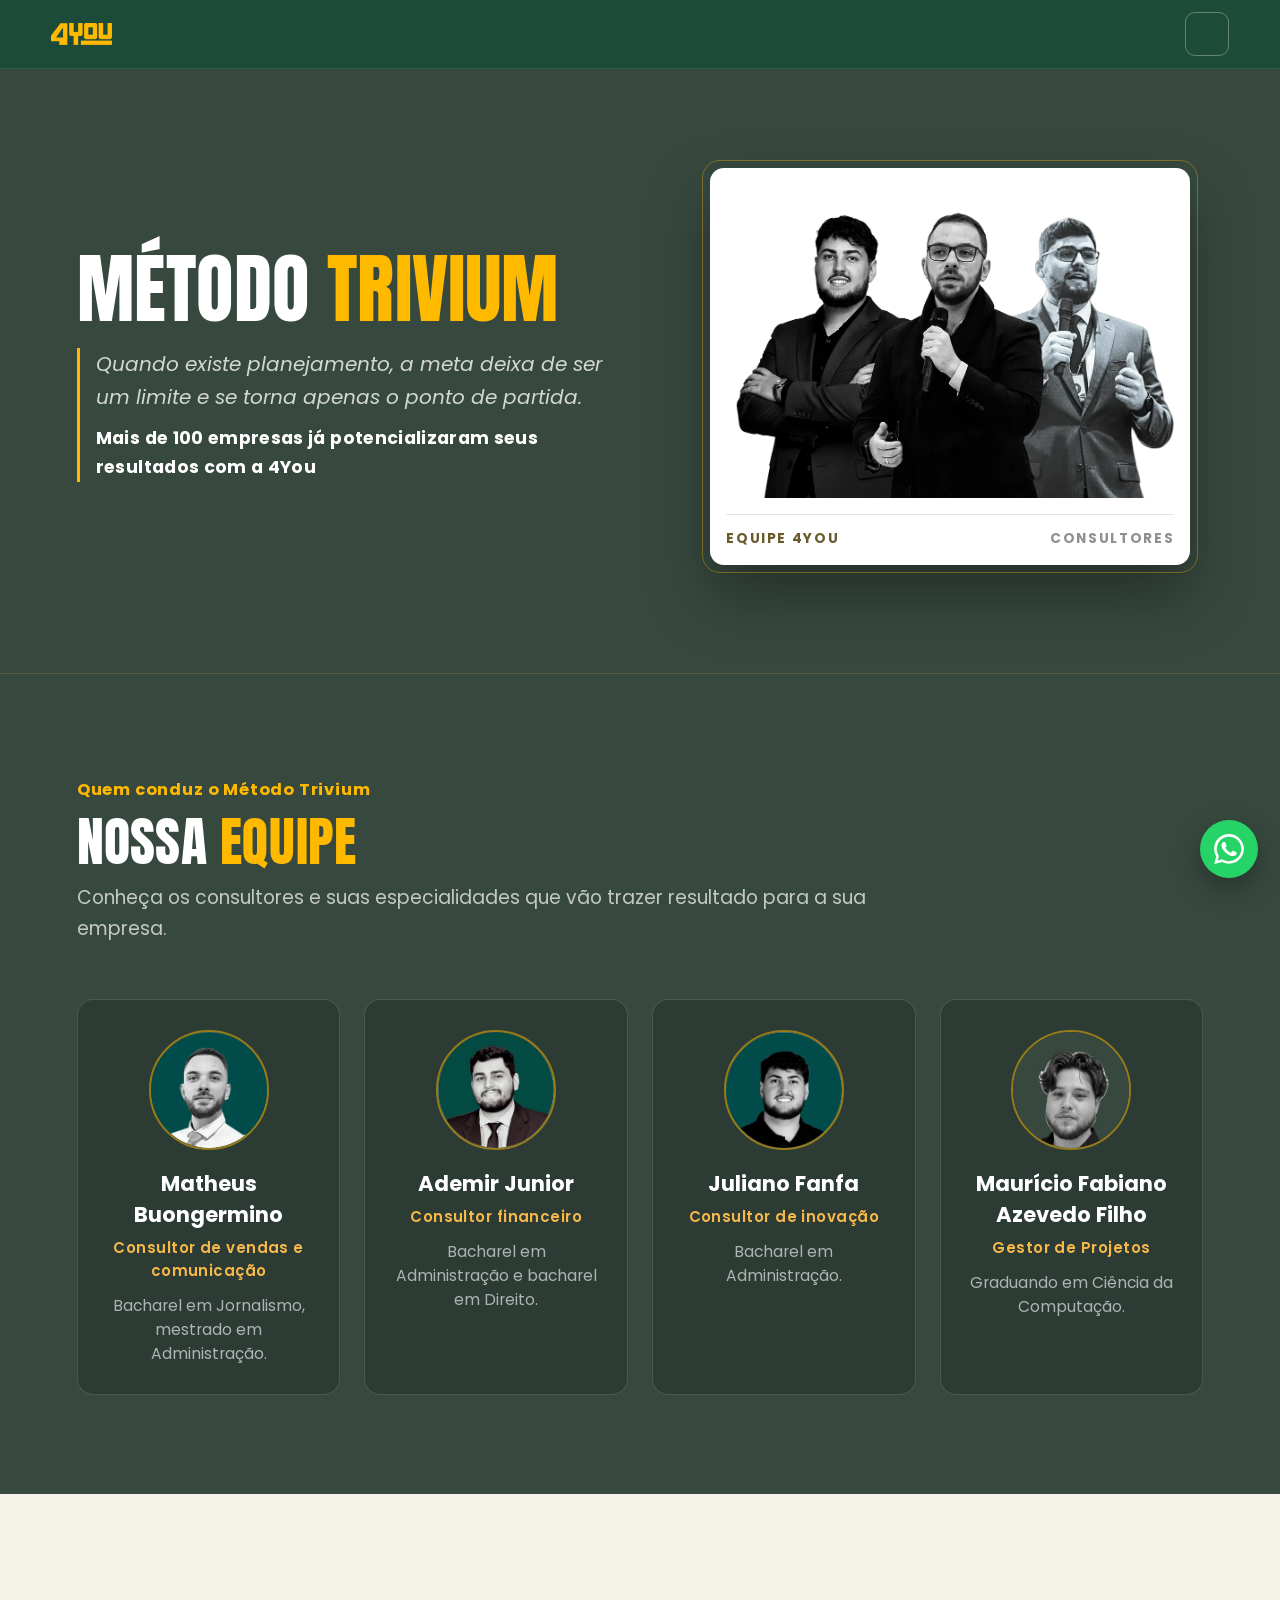
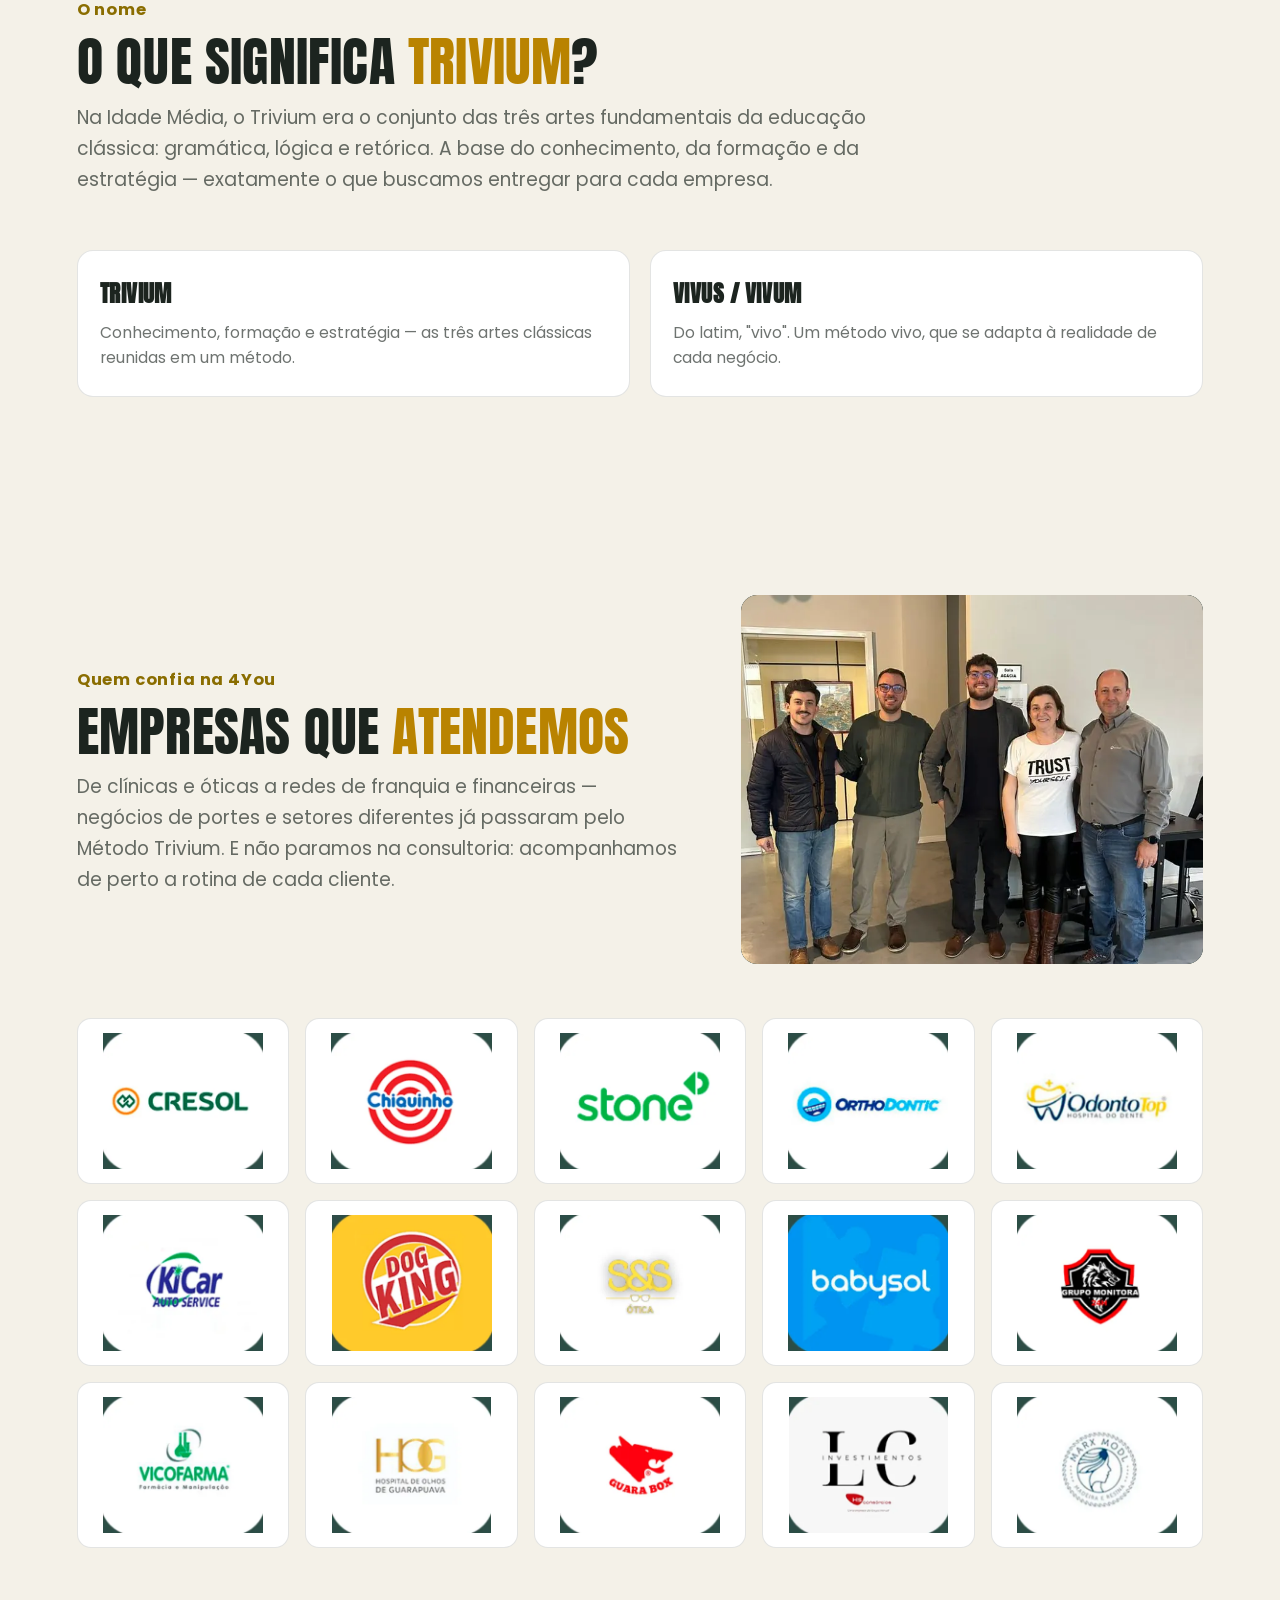
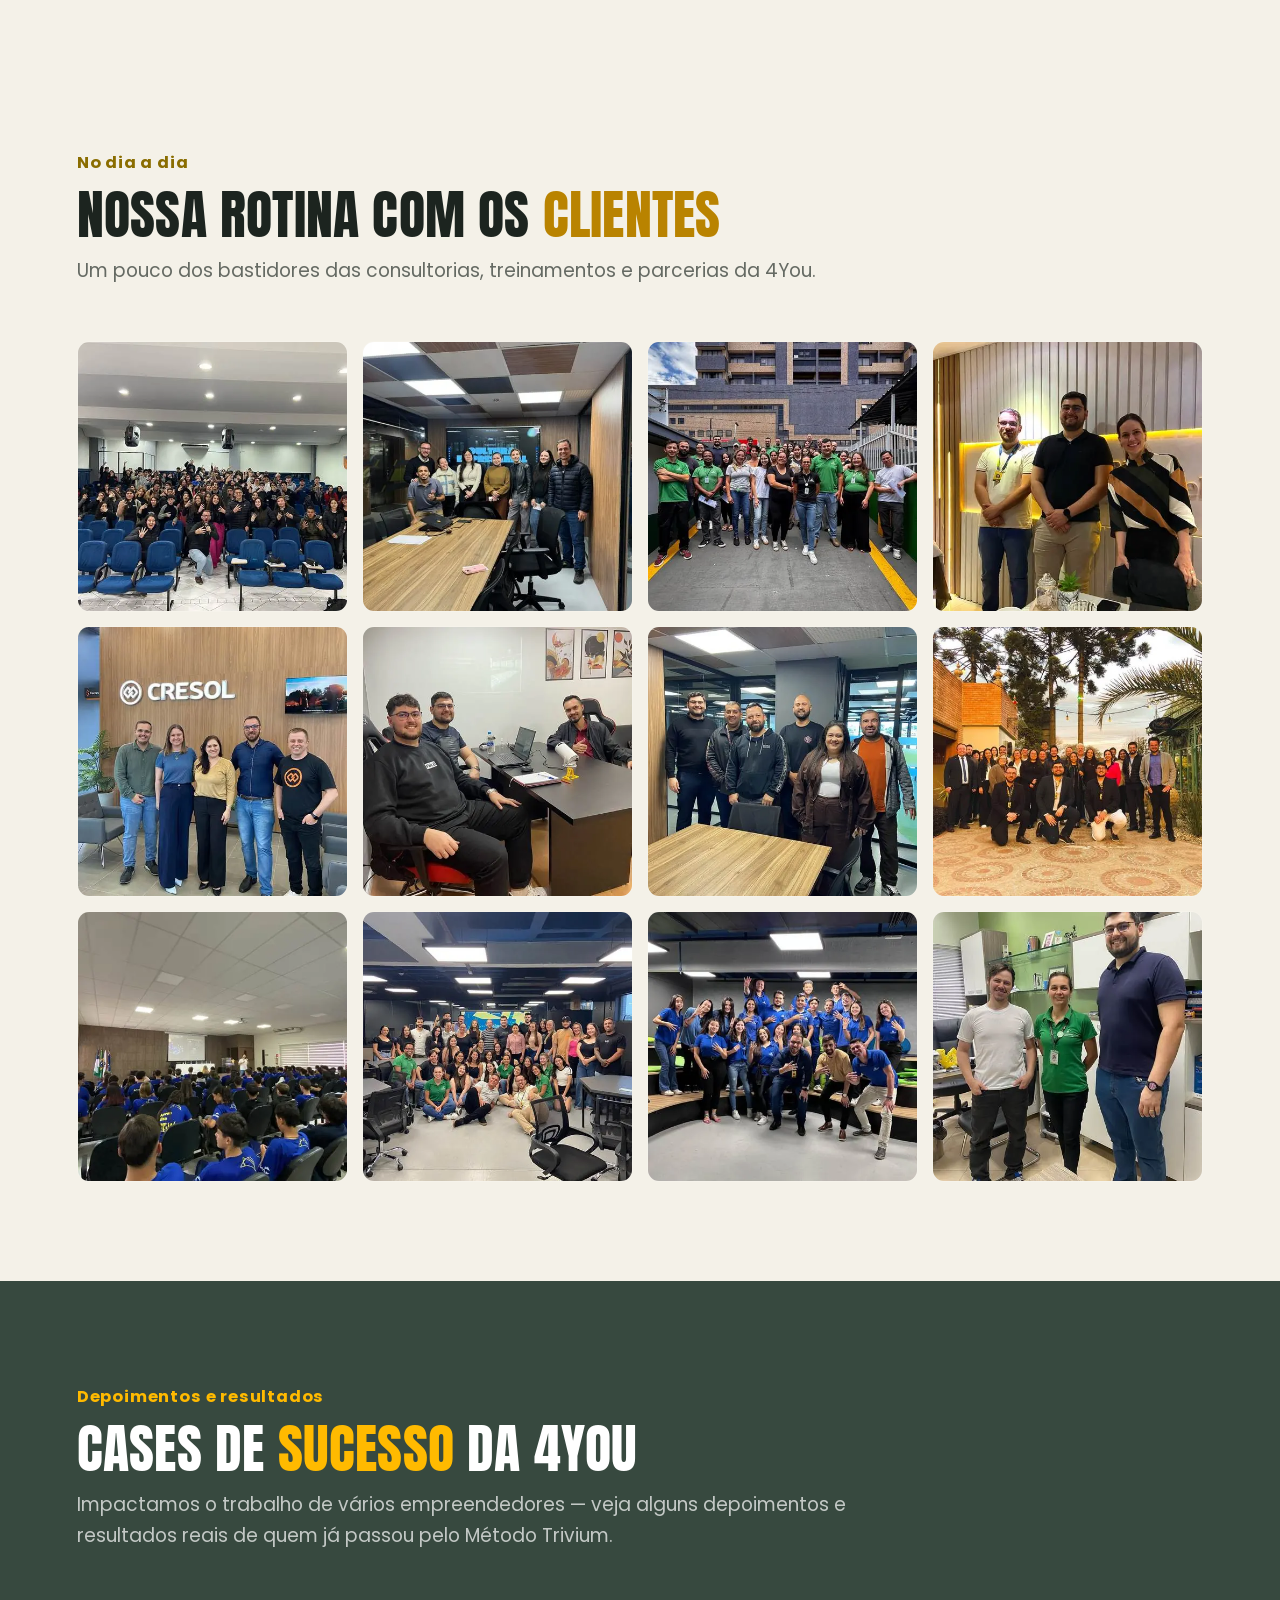
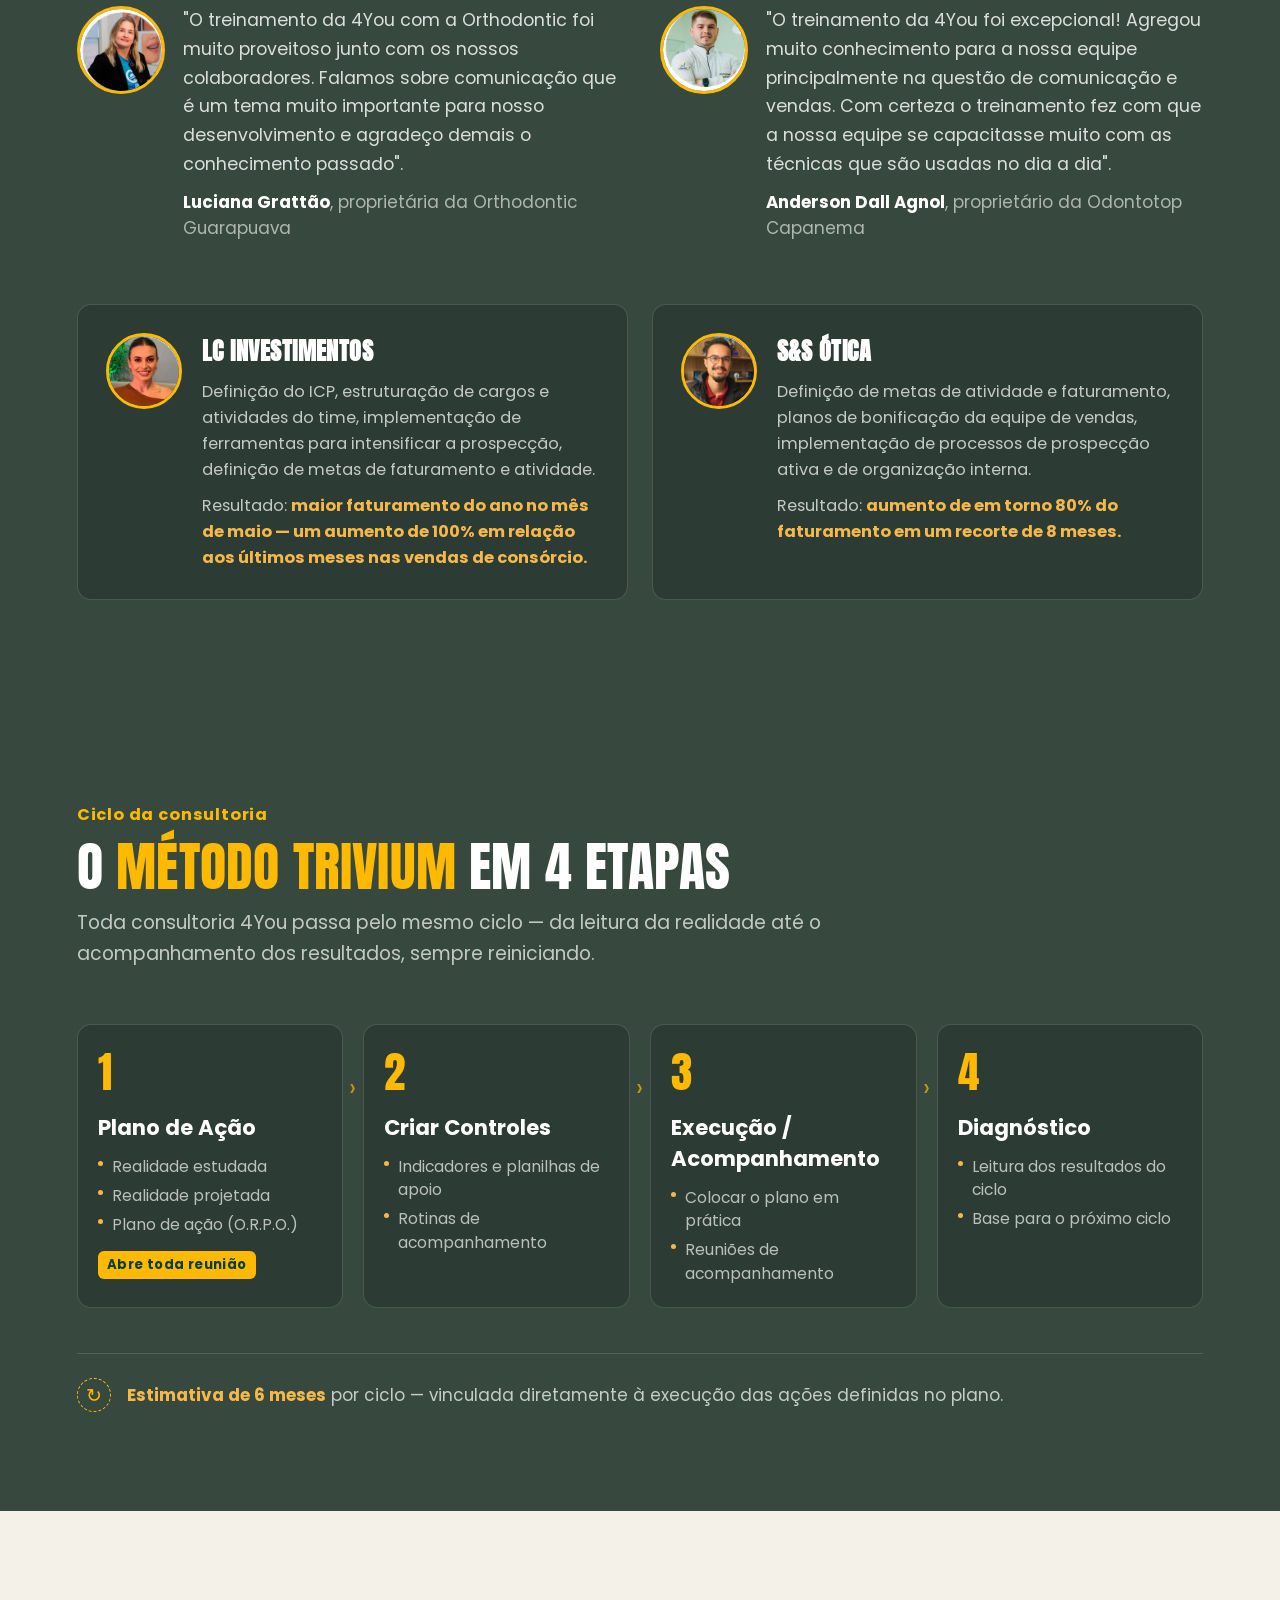
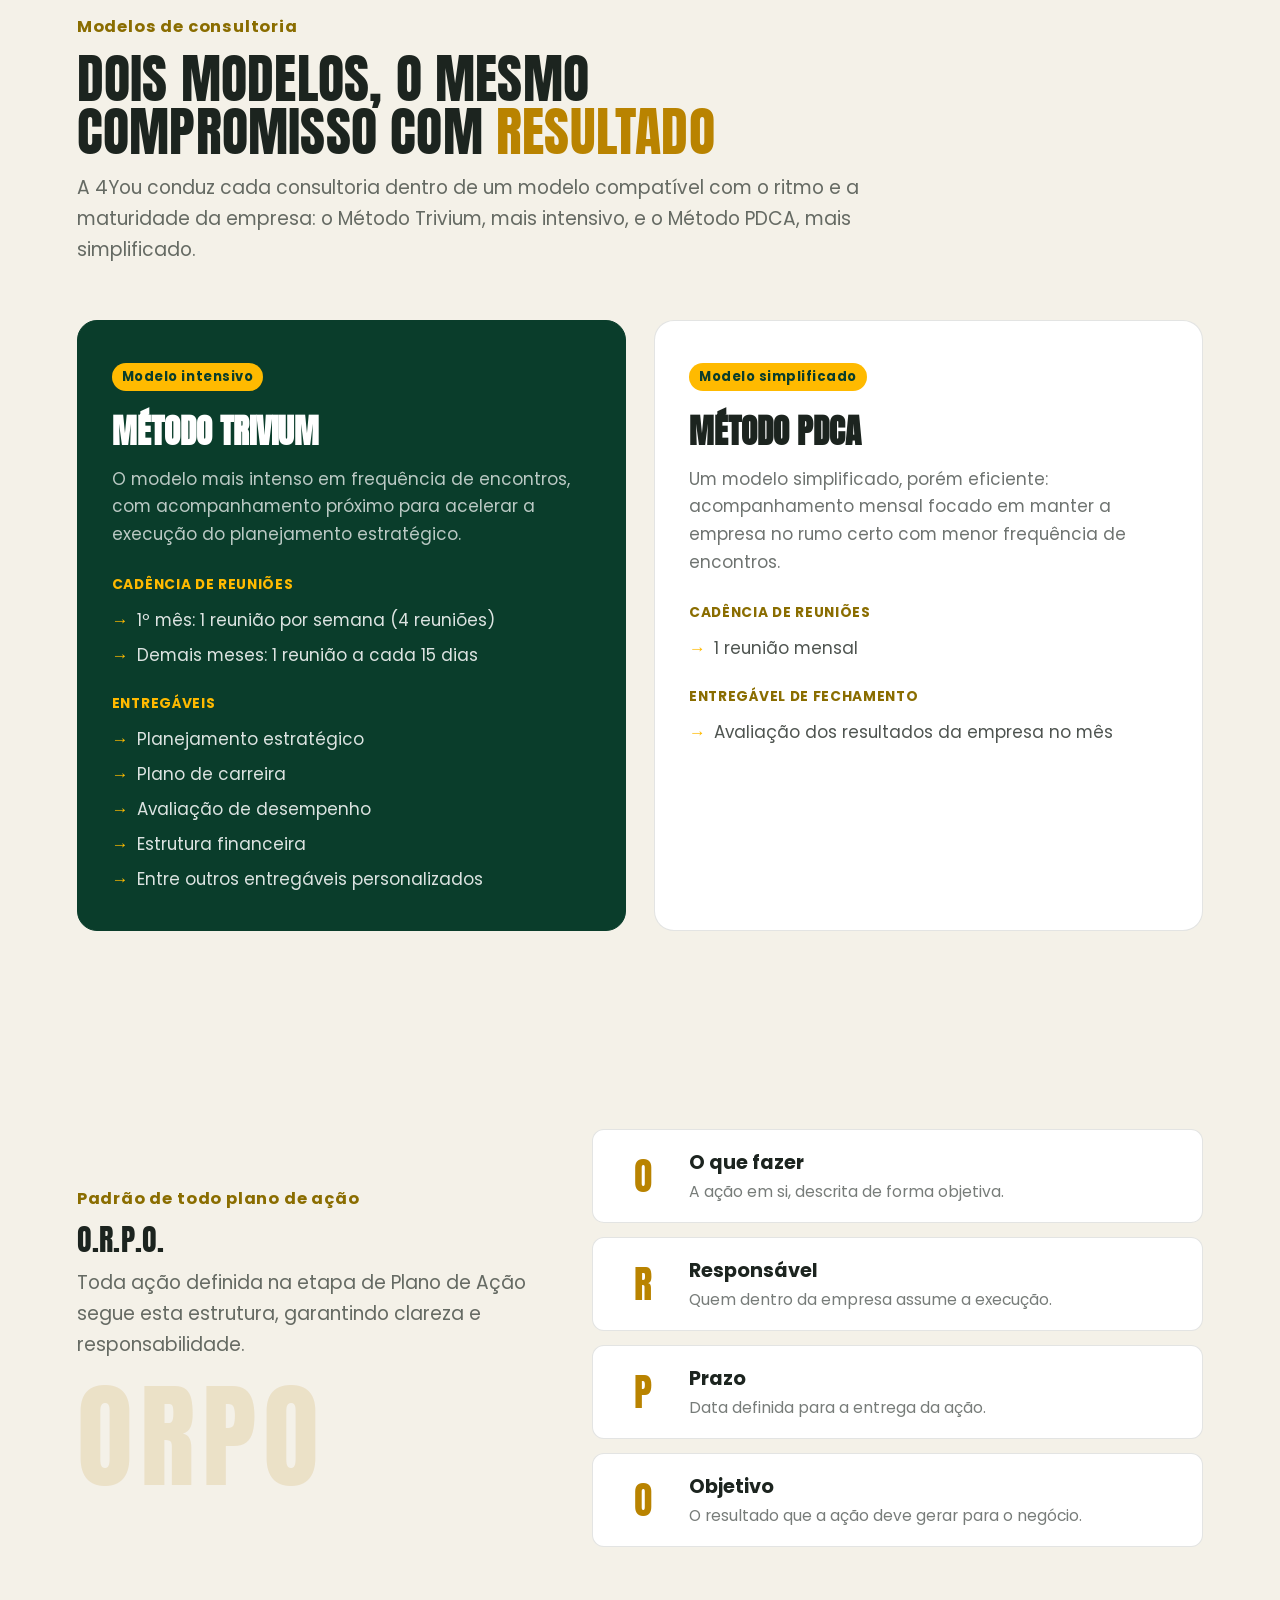
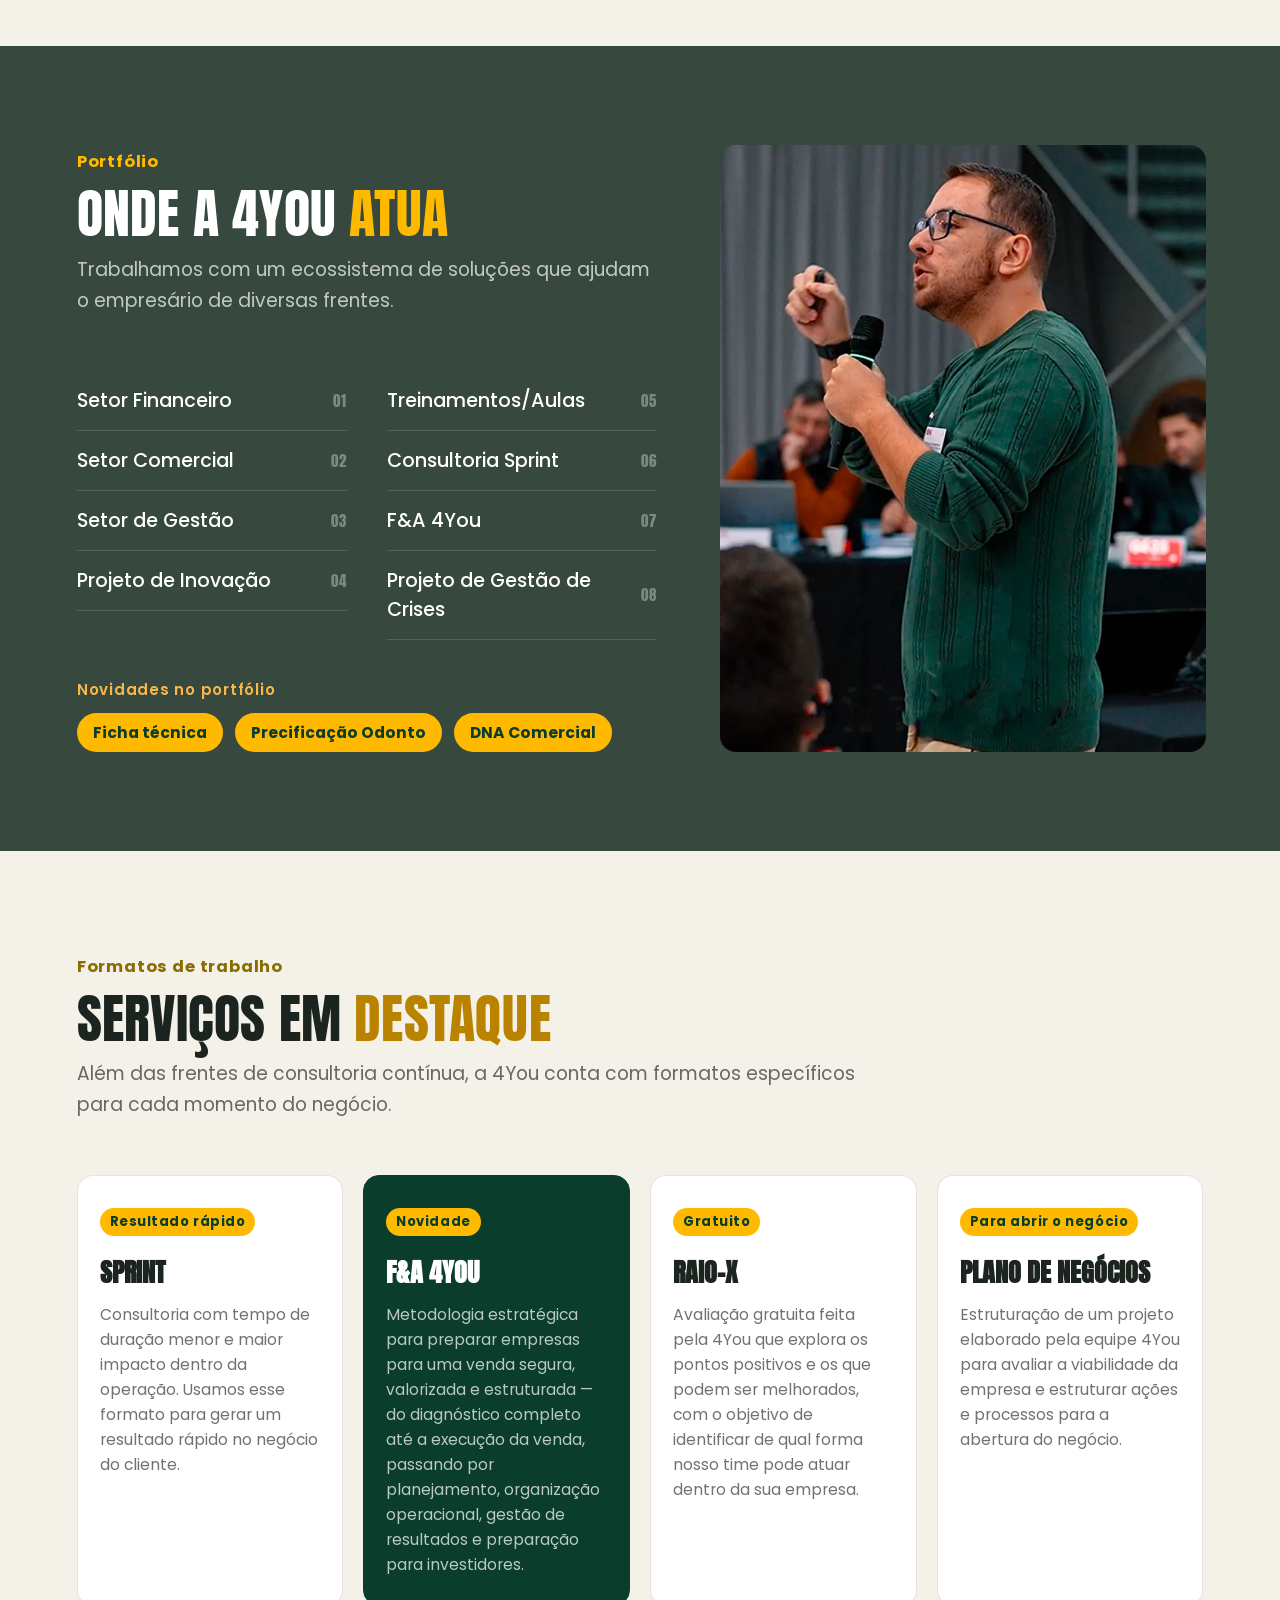
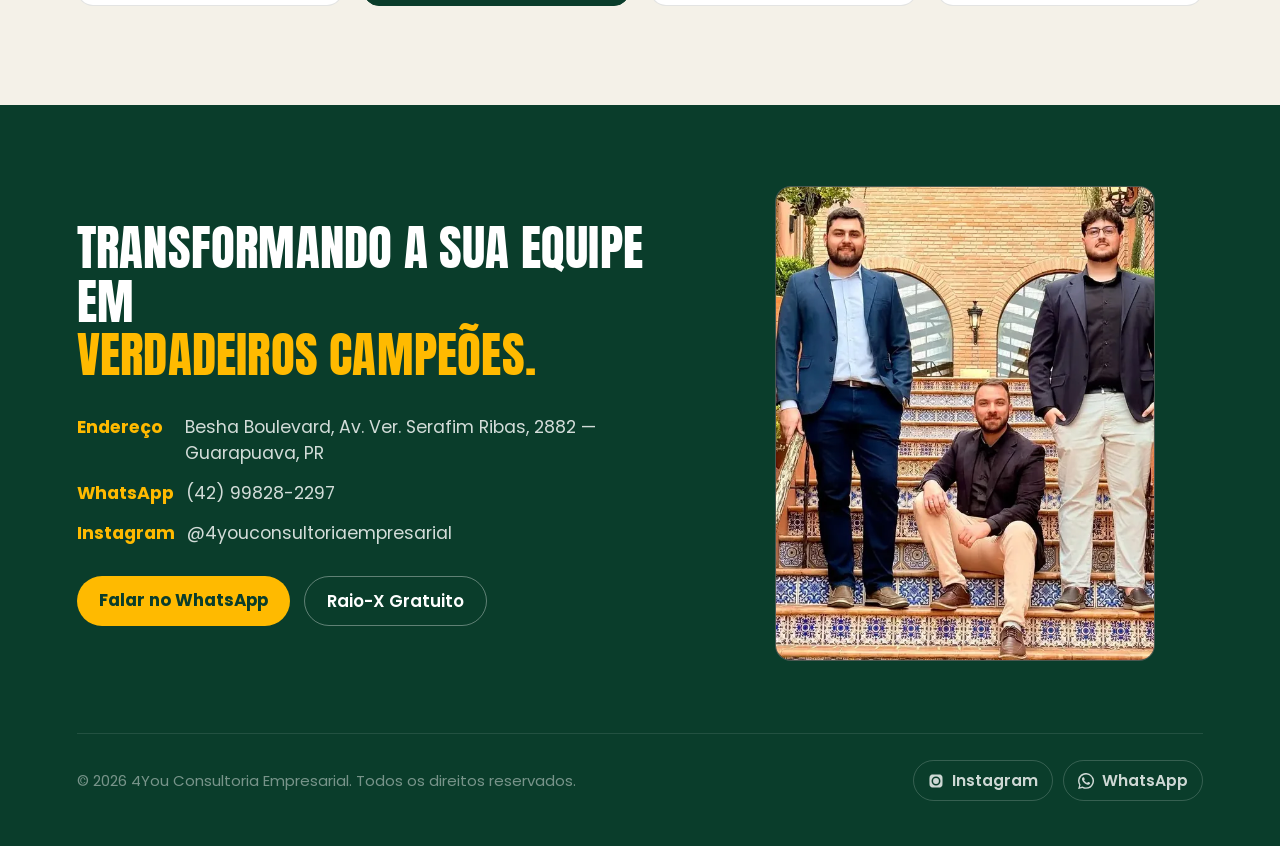
==== commit 10a1bf68: "SEO: robots.txt, sitemap e canonical" ====
--- a/index.html
+++ b/index.html
@@ -10,7 +10,9 @@
 <meta property="og:locale" content="pt_BR">
 <meta property="og:title" content="4You Consultoria — Método Trivium">
 <meta property="og:description" content="Mais de 100 empresas já potencializaram seus resultados com a 4You. Agende seu Raio-X gratuito.">
-<meta property="og:image" content="img/hero-equipe.webp">
+<meta property="og:image" content="https://4youconsultoria.com/img/hero-equipe.webp">
+<meta property="og:url" content="https://4youconsultoria.com/">
+<link rel="canonical" href="https://4youconsultoria.com/">
 <link rel="icon" href="4you-favicon/favicon.ico" sizes="any">
 <link rel="icon" href="4you-favicon/favicon.svg" type="image/svg+xml">
 <link rel="apple-touch-icon" href="4you-favicon/apple-touch-icon.png">
--- a/styles.css
+++ b/styles.css
@@ -13,6 +13,9 @@
 }
 *{margin:0;padding:0;box-sizing:border-box;}
 html{ scroll-behavior:smooth; }
+/* desktop: fontes maiores (tamanhos em rem acompanham esta base) */
+@media (min-width:1201px){ html{ font-size:125%; } }
+@media (min-width:1600px){ html{ font-size:137.5%; } }
 body{
   overflow-x:clip;
   font-family:'Poppins',sans-serif;
@@ -58,11 +61,14 @@
   transition:color .2s ease;
 }
 header nav a:hover{ color:var(--amber); }
+/* botões do menu acompanham os links, para o topo não ficar desproporcional */
+header nav .cta-btn, header nav .ghost-btn{ font-size:13.5px; }
+@media (min-width:1600px){ header nav a, header nav .cta-btn, header nav .ghost-btn{ font-size:15px; } }
 .cta-btn{
   background:var(--amber);
   color:var(--green-deep) !important;
   font-weight:700;
-  font-size:13.5px;
+  font-size:0.8438rem;
   padding:11px 22px;
   border-radius:999px;
   text-decoration:none;
@@ -113,7 +119,7 @@
   gap:8px;
   border:1px solid rgba(255,186,0,0.5);
   color:var(--amber);
-  font-size:13px;
+  font-size:0.8125rem;
   font-weight:600;
   letter-spacing:0.04em;
   padding:7px 14px;
@@ -127,8 +133,8 @@
 .hero h1 span{ color:var(--amber); }
 .hero-quote{
   margin-top:22px;
-  max-width:600px;
-  font-size:clamp(18px,1.5vw,22px);
+  max-width:37.5rem;
+  font-size:clamp(1.125rem,1.5vw,1.375rem);
   font-style:italic;
   line-height:1.55;
   color:var(--amber-soft);
@@ -139,15 +145,15 @@
   display:block;
   margin-top:10px;
   font-style:normal;
-  font-size:14px;
+  font-size:0.875rem;
   font-weight:700;
   letter-spacing:0.02em;
   color:var(--white);
 }
 .hero p{
   margin-top:22px;
-  max-width:560px;
-  font-size:clamp(16px,1.2vw,19px);
+  max-width:35rem;
+  font-size:clamp(1rem,1.2vw,1.1875rem);
   line-height:1.65;
   color:rgba(255,255,255,0.78);
 }
@@ -156,7 +162,7 @@
   border:1px solid rgba(255,255,255,0.35);
   color:var(--white);
   font-weight:600;
-  font-size:13.5px;
+  font-size:0.8438rem;
   padding:11px 22px;
   border-radius:999px;
   text-decoration:none;
@@ -206,7 +212,7 @@
   border-top:1px solid rgba(28,36,31,0.12);
 }
 .hero-photo-caption span{
-  font-size:11px;
+  font-size:0.6875rem;
   font-weight:700;
   letter-spacing:0.12em;
   color:#6B5A2C;
@@ -217,17 +223,17 @@
 .section-pad{ padding:clamp(56px,11vh,120px) 0; }
 .eyebrow{
   display:inline-block;
-  font-size:13px;
+  font-size:0.8125rem;
   font-weight:700;
   letter-spacing:0.05em;
   margin-bottom:14px;
 }
 .light .eyebrow{ color:#8A6D00; }
 .dark .eyebrow{ color:var(--amber); }
-.section-head{ max-width:640px; margin-bottom:clamp(28px,6vh,64px); }
+.section-head{ max-width:40rem; margin-bottom:clamp(28px,6vh,64px); }
 .section-head.no-mb{ margin-bottom:0; }
 .section-head h2{ font-size:clamp(32px,4.2vw,62px); }
-.section-head p{ margin-top:14px; font-size:clamp(15px,1.1vw,18px); line-height:1.65; max-width:640px; }
+.section-head p{ margin-top:14px; font-size:clamp(0.9375rem,1.1vw,1.125rem); line-height:1.65; max-width:40rem; }
 .light .section-head p{ color:rgba(28,36,31,0.66); }
 .dark .section-head p{ color:rgba(255,255,255,0.7); }
 .amber-txt{ color:var(--amber); }
@@ -254,27 +260,27 @@
 .cycle-card:hover{ transform:translateY(-4px); border-color:rgba(255,186,0,0.4); }
 .cycle-card .num{
   font-family:'Anton',sans-serif;
-  font-size:34px;
+  font-size:2.125rem;
   color:var(--amber);
   line-height:1;
 }
-.cycle-card h3{ margin-top:14px; font-size:17px; font-weight:700; color:var(--white); }
+.cycle-card h3{ margin-top:14px; font-size:1.0625rem; font-weight:700; color:var(--white); }
 .cycle-card ul{ margin-top:12px; list-style:none; display:flex; flex-direction:column; gap:6px; }
-.cycle-card li{ font-size:12.5px; color:rgba(255,255,255,0.68); line-height:1.5; padding-left:14px; position:relative; }
+.cycle-card li{ font-size:0.7812rem; color:rgba(255,255,255,0.68); line-height:1.5; padding-left:14px; position:relative; }
 .cycle-card li::before{ content:""; position:absolute; left:0; top:6px; width:5px; height:5px; border-radius:50%; background:var(--amber-soft); }
 .cycle-card .tag{
-  display:inline-block; margin-top:14px; font-size:10.5px; font-weight:700; letter-spacing:0.03em;
+  display:inline-block; margin-top:14px; font-size:0.6562rem; font-weight:700; letter-spacing:0.03em;
   color:var(--green-deep); background:var(--amber); padding:4px 9px; border-radius:6px;
 }
-.cycle-arrow{ position:absolute; top:44px; right:-14px; color:rgba(255,186,0,0.7); font-size:20px; z-index:2; }
+.cycle-arrow{ position:absolute; top:44px; right:-14px; color:rgba(255,186,0,0.7); font-size:1.25rem; z-index:2; }
 .cycle-note{
   margin-top:clamp(28px,5vh,56px); display:flex; align-items:center; gap:16px; border-top:1px solid var(--line); padding-top:24px;
 }
 .cycle-note .loop{
   width:34px; height:34px; border-radius:50%; border:1.5px dashed var(--amber);
-  display:flex; align-items:center; justify-content:center; font-size:15px; color:var(--amber); flex-shrink:0;
-}
-.cycle-note p{ font-size:13.5px; color:rgba(255,255,255,0.72); }
+  display:flex; align-items:center; justify-content:center; font-size:0.9375rem; color:var(--amber); flex-shrink:0;
+}
+.cycle-note p{ font-size:0.8438rem; color:rgba(255,255,255,0.72); }
 .cycle-note strong{ color:var(--amber-soft); }
 
 /* ---------------- orpo ---------------- */
@@ -292,7 +298,7 @@
   letter-spacing:0.06em;
   margin-top:18px;
 }
-.orpo-desc{ margin-top:14px; font-size:15px; line-height:1.65; max-width:400px; color:rgba(28,36,31,0.66); }
+.orpo-desc{ margin-top:14px; font-size:0.9375rem; line-height:1.65; max-width:25rem; color:rgba(28,36,31,0.66); }
 .orpo-grid{ display:flex; flex-direction:column; gap:14px; }
 .orpo-item{
   display:grid; grid-template-columns:56px 1fr; align-items:center; gap:18px;
@@ -300,9 +306,9 @@
   transition:box-shadow .2s ease, transform .2s ease;
 }
 .orpo-item:hover{ box-shadow:0 12px 30px rgba(28,36,31,0.08); transform:translateY(-2px); }
-.orpo-item .letter{ font-family:'Anton',sans-serif; font-size:30px; color:#B98300; text-align:center; }
-.orpo-item h4{ font-size:15.5px; font-weight:700; }
-.orpo-item p{ font-size:12.5px; color:rgba(28,36,31,0.6); margin-top:3px; line-height:1.5; }
+.orpo-item .letter{ font-family:'Anton',sans-serif; font-size:1.875rem; color:#B98300; text-align:center; }
+.orpo-item h4{ font-size:0.9688rem; font-weight:700; }
+.orpo-item p{ font-size:0.7812rem; color:rgba(28,36,31,0.6); margin-top:3px; line-height:1.5; }
 
 /* ---------------- fotos contextuais dentro das seções ---------------- */
 .photo-figure{
@@ -322,7 +328,7 @@
   position:absolute;
   left:0; right:0; bottom:0;
   padding:14px 16px;
-  font-size:12px;
+  font-size:0.75rem;
   font-weight:600;
   color:var(--white);
   background:linear-gradient(180deg, rgba(10,22,17,0) 0%, rgba(10,22,17,0.8) 100%);
@@ -369,8 +375,8 @@
   object-fit:cover;
   border:3px solid var(--amber);
 }
-.testimonial-quote{ font-size:14px; line-height:1.65; color:rgba(255,255,255,0.82); }
-.testimonial-author{ margin-top:10px; font-size:13.5px; color:rgba(255,255,255,0.6); }
+.testimonial-quote{ font-size:0.875rem; line-height:1.65; color:rgba(255,255,255,0.82); }
+.testimonial-author{ margin-top:10px; font-size:0.8438rem; color:rgba(255,255,255,0.6); }
 .testimonial-author strong{ color:var(--white); }
 
 .case-grid{ display:grid; grid-template-columns:1fr 1fr; gap:24px; }
@@ -393,12 +399,12 @@
 }
 .case-card h3{
   font-family:'Anton',sans-serif;
-  font-size:19px;
+  font-size:1.1875rem;
   letter-spacing:0.02em;
   text-transform:uppercase;
   color:var(--white);
 }
-.case-card p{ margin-top:10px; font-size:13px; line-height:1.6; color:rgba(255,255,255,0.72); }
+.case-card p{ margin-top:10px; font-size:0.8125rem; line-height:1.6; color:rgba(255,255,255,0.72); }
 .case-result{ margin-top:6px; }
 .case-result strong{ color:var(--amber-soft); }
 
@@ -428,7 +434,7 @@
 .method-card.highlight{ background:var(--green-deep); border-color:var(--green-deep); color:var(--white); }
 .method-tag{
   display:inline-block;
-  font-size:10.5px;
+  font-size:0.6562rem;
   font-weight:700;
   letter-spacing:0.04em;
   color:var(--green-deep);
@@ -439,23 +445,23 @@
 .method-card h3{
   font-family:'Anton',sans-serif;
   text-transform:uppercase;
-  font-size:26px;
+  font-size:1.625rem;
   margin-top:16px;
   color:var(--ink);
 }
 .method-card.highlight h3{ color:var(--white); }
-.method-desc{ margin-top:10px; font-size:13.5px; line-height:1.65; color:rgba(28,36,31,0.64); }
+.method-desc{ margin-top:10px; font-size:0.8438rem; line-height:1.65; color:rgba(28,36,31,0.64); }
 .method-card.highlight .method-desc{ color:rgba(255,255,255,0.72); }
 .method-block{ margin-top:26px; }
 .method-block h4{
-  font-size:11px;
+  font-size:0.6875rem;
   font-weight:700;
   letter-spacing:0.05em;
   text-transform:uppercase;
   color:#8A6D00;
 }
 .method-card.highlight .method-block h4{ color:var(--amber); }
-.method-list{ margin-top:12px; display:flex; flex-direction:column; gap:9px; font-size:13.5px; }
+.method-list{ margin-top:12px; display:flex; flex-direction:column; gap:9px; font-size:0.8438rem; }
 .method-list li{ display:flex; gap:8px; align-items:flex-start; color:rgba(28,36,31,0.78); }
 .method-card.highlight .method-list li{ color:rgba(255,255,255,0.86); }
 .method-list li::before{ content:"→"; color:var(--amber); font-weight:700; flex:none; }
@@ -482,7 +488,7 @@
 .service-card.highlight p{ color:rgba(255,255,255,0.72); }
 .service-tag{
   display:inline-block;
-  font-size:10.5px;
+  font-size:0.6562rem;
   font-weight:700;
   letter-spacing:0.04em;
   color:var(--green-deep);
@@ -494,13 +500,13 @@
 .service-card h3{
   font-family:'Anton',sans-serif;
   text-transform:uppercase;
-  font-size:21px;
+  font-size:1.3125rem;
   margin-top:16px;
   color:var(--ink);
 }
 .service-card p{
   margin-top:10px;
-  font-size:12.5px;
+  font-size:0.7812rem;
   line-height:1.6;
   color:rgba(28,36,31,0.64);
 }
@@ -520,13 +526,13 @@
 .trivium-def-card h4{
   font-family:'Anton',sans-serif;
   text-transform:uppercase;
-  font-size:18px;
+  font-size:1.125rem;
   letter-spacing:0.02em;
   color:var(--ink);
 }
 .trivium-def-card p{
   margin-top:10px;
-  font-size:12.5px;
+  font-size:0.7812rem;
   line-height:1.6;
   color:rgba(28,36,31,0.64);
 }
@@ -573,29 +579,29 @@
   margin:0 auto 18px;
   border:2px solid rgba(255,186,0,0.5);
 }
-.team-card h4{ font-size:17px; font-weight:700; color:var(--white); }
+.team-card h4{ font-size:1.0625rem; font-weight:700; color:var(--white); }
 .team-role{
   display:block;
   margin-top:6px;
-  font-size:12px;
+  font-size:0.75rem;
   font-weight:600;
   letter-spacing:0.03em;
   color:var(--amber-soft);
 }
-.team-card p{ margin-top:12px; font-size:12.5px; color:rgba(255,255,255,0.62); line-height:1.55; }
+.team-card p{ margin-top:12px; font-size:0.7812rem; color:rgba(255,255,255,0.62); line-height:1.55; }
 
 /* ---------------- portfolio ---------------- */
 .portfolio-cols{ display:grid; grid-template-columns:1fr 1fr; gap:16px 40px; }
 .port-list{ list-style:none; display:flex; flex-direction:column; }
 .port-list li{
-  padding:15px 0; border-bottom:1px solid var(--line); font-size:15.5px; font-weight:500;
+  padding:15px 0; border-bottom:1px solid var(--line); font-size:0.9688rem; font-weight:500;
   display:flex; align-items:center; justify-content:space-between;
 }
-.port-list li span.idx{ font-family:'Anton',sans-serif; font-size:12px; color:rgba(255,255,255,0.35); letter-spacing:0.05em; }
+.port-list li span.idx{ font-family:'Anton',sans-serif; font-size:0.75rem; color:rgba(255,255,255,0.35); letter-spacing:0.05em; }
 .port-new-wrap{ margin-top:38px; }
 .port-new{ margin-top:12px; display:flex; gap:12px; flex-wrap:wrap; }
-.port-new span{ background:var(--amber); color:var(--green-deep); font-size:12.5px; font-weight:700; padding:8px 16px; border-radius:999px; }
-.port-new-label{ font-size:12px; letter-spacing:0.05em; color:var(--amber-soft); font-weight:600; margin-bottom:6px; display:block; }
+.port-new span{ background:var(--amber); color:var(--green-deep); font-size:0.7812rem; font-weight:700; padding:8px 16px; border-radius:999px; }
+.port-new-label{ font-size:0.75rem; letter-spacing:0.05em; color:var(--amber-soft); font-weight:600; margin-bottom:6px; display:block; }
 
 /* ---------------- footer / contato ---------------- */
 footer{
@@ -609,7 +615,7 @@
 .footer-title{ font-size:clamp(28px,3.8vw,54px); line-height:1.1; }
 .footer-title .amber{ color:var(--amber); }
 .footer-list{ margin-top:32px; display:flex; flex-direction:column; gap:14px; }
-.footer-list .row{ display:flex; gap:12px; font-size:14px; }
+.footer-list .row{ display:flex; gap:12px; font-size:0.875rem; }
 .footer-list .k{ color:var(--amber); font-weight:700; min-width:96px; }
 .footer-list .v{ color:rgba(255,255,255,0.82); text-decoration:none; overflow-wrap:anywhere; }
 .footer-list a.v:hover{ color:var(--amber); text-decoration:underline; }
@@ -625,7 +631,7 @@
   margin-top:clamp(40px,8vh,80px); padding-top:26px; border-top:1px solid rgba(255,255,255,0.1);
   display:flex; justify-content:space-between; flex-wrap:wrap; gap:10px;
   align-items:center;
-  font-size:12px; color:rgba(255,255,255,0.45);
+  font-size:0.75rem; color:rgba(255,255,255,0.45);
 }
 .foot-social{ display:flex; gap:10px; }
 .foot-social a{
@@ -635,7 +641,7 @@
   border-radius:999px;
   color:rgba(255,255,255,0.8);
   text-decoration:none;
-  font-size:12.5px;
+  font-size:0.7812rem;
   font-weight:600;
   transition:color .2s ease, border-color .2s ease;
 }
@@ -688,7 +694,7 @@
   header.nav-open nav{ display:flex; }
   header.nav-open{ background:var(--green-deep); backdrop-filter:none; }
   body:has(header.nav-open) .whatsapp-float{ display:none; }
-  header nav a{ padding:13px 0; font-size:15px; border-bottom:1px solid rgba(255,255,255,0.08); }
+  header nav a{ padding:13px 0; font-size:0.9375rem; border-bottom:1px solid rgba(255,255,255,0.08); }
   header nav .ghost-btn, header nav .cta-btn{ margin-top:12px; text-align:center; border-bottom:none; padding:13px 22px; }
 }
 
@@ -737,7 +743,7 @@
   .brand img{ height:19px; }
   .footer-title br{ display:none; }
   .hero h1{ font-size:clamp(40px,13vw,64px); }
-  .hero-quote{ font-size:17px; }
+  .hero-quote{ font-size:1.0625rem; }
   section.section-pad{ padding:64px 0; }
   .team-grid{ grid-template-columns:1fr; }
   .services-grid{ grid-template-columns:1fr; }
